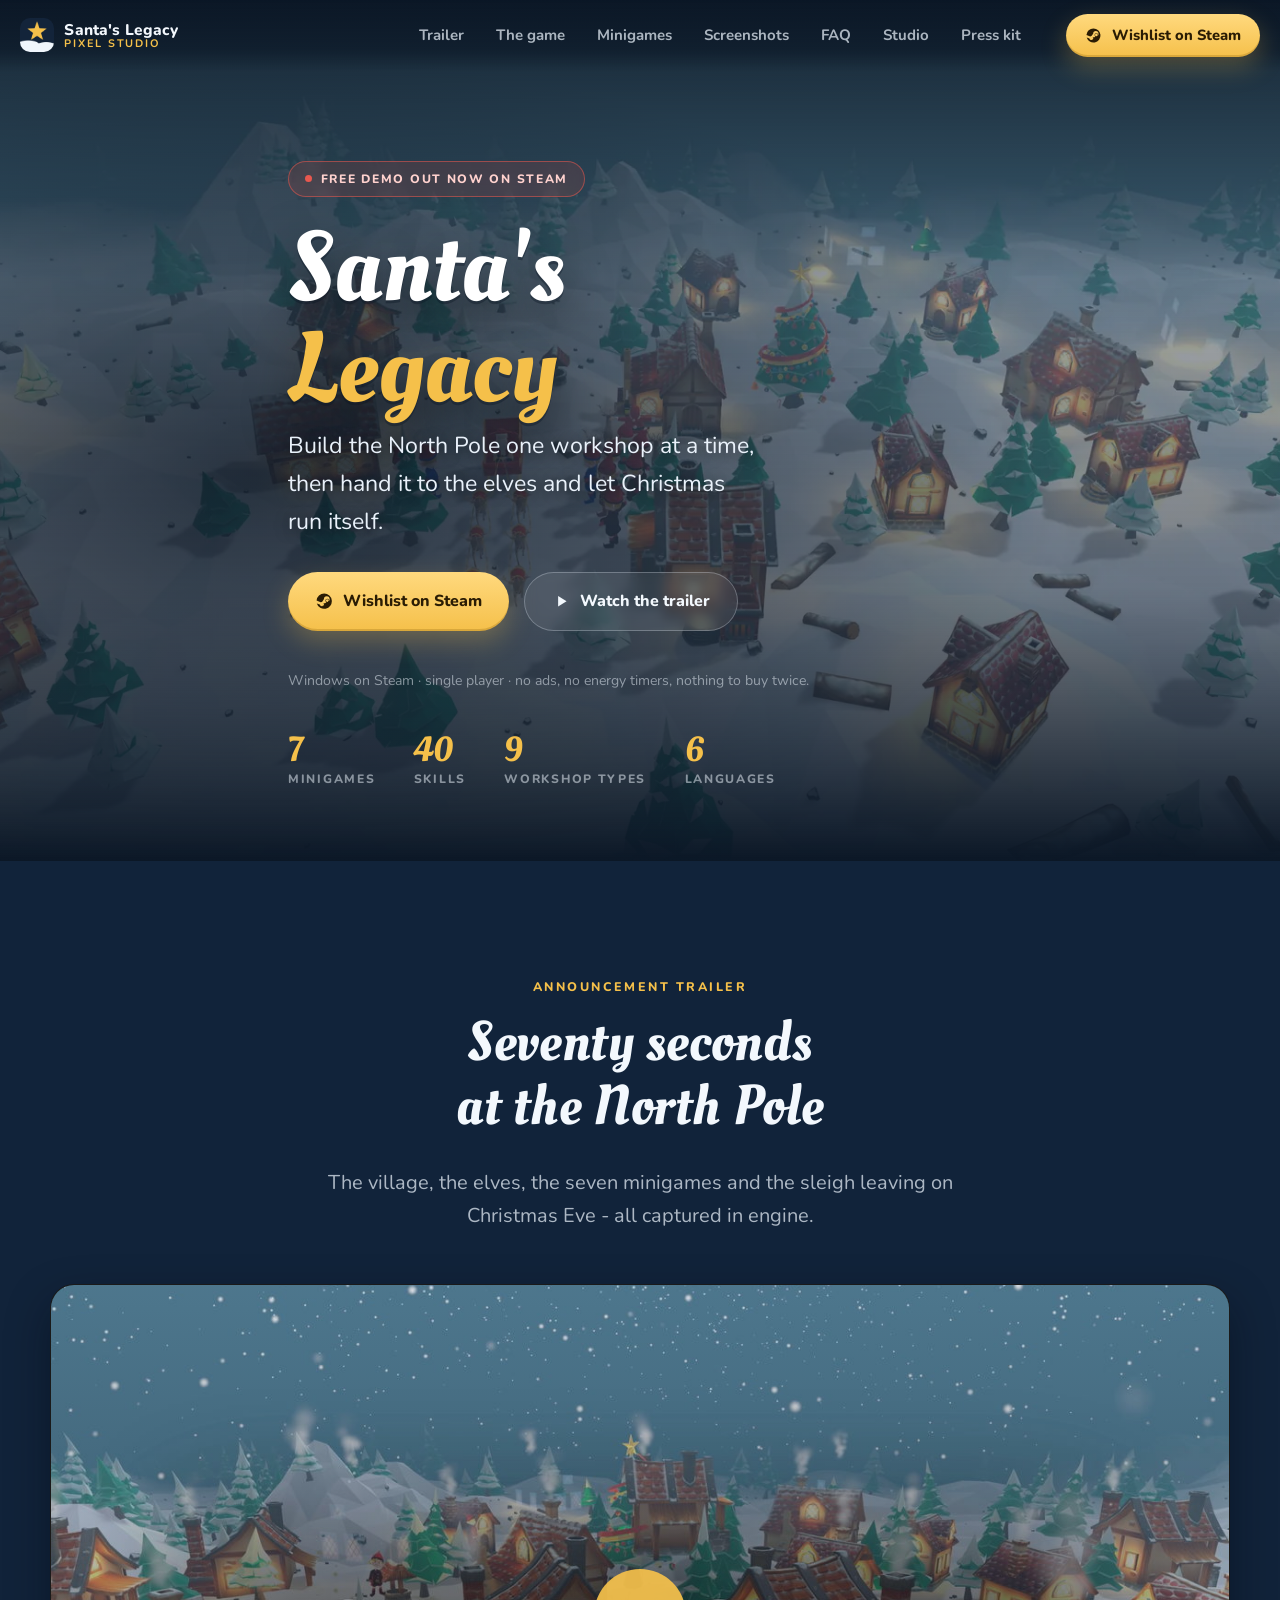
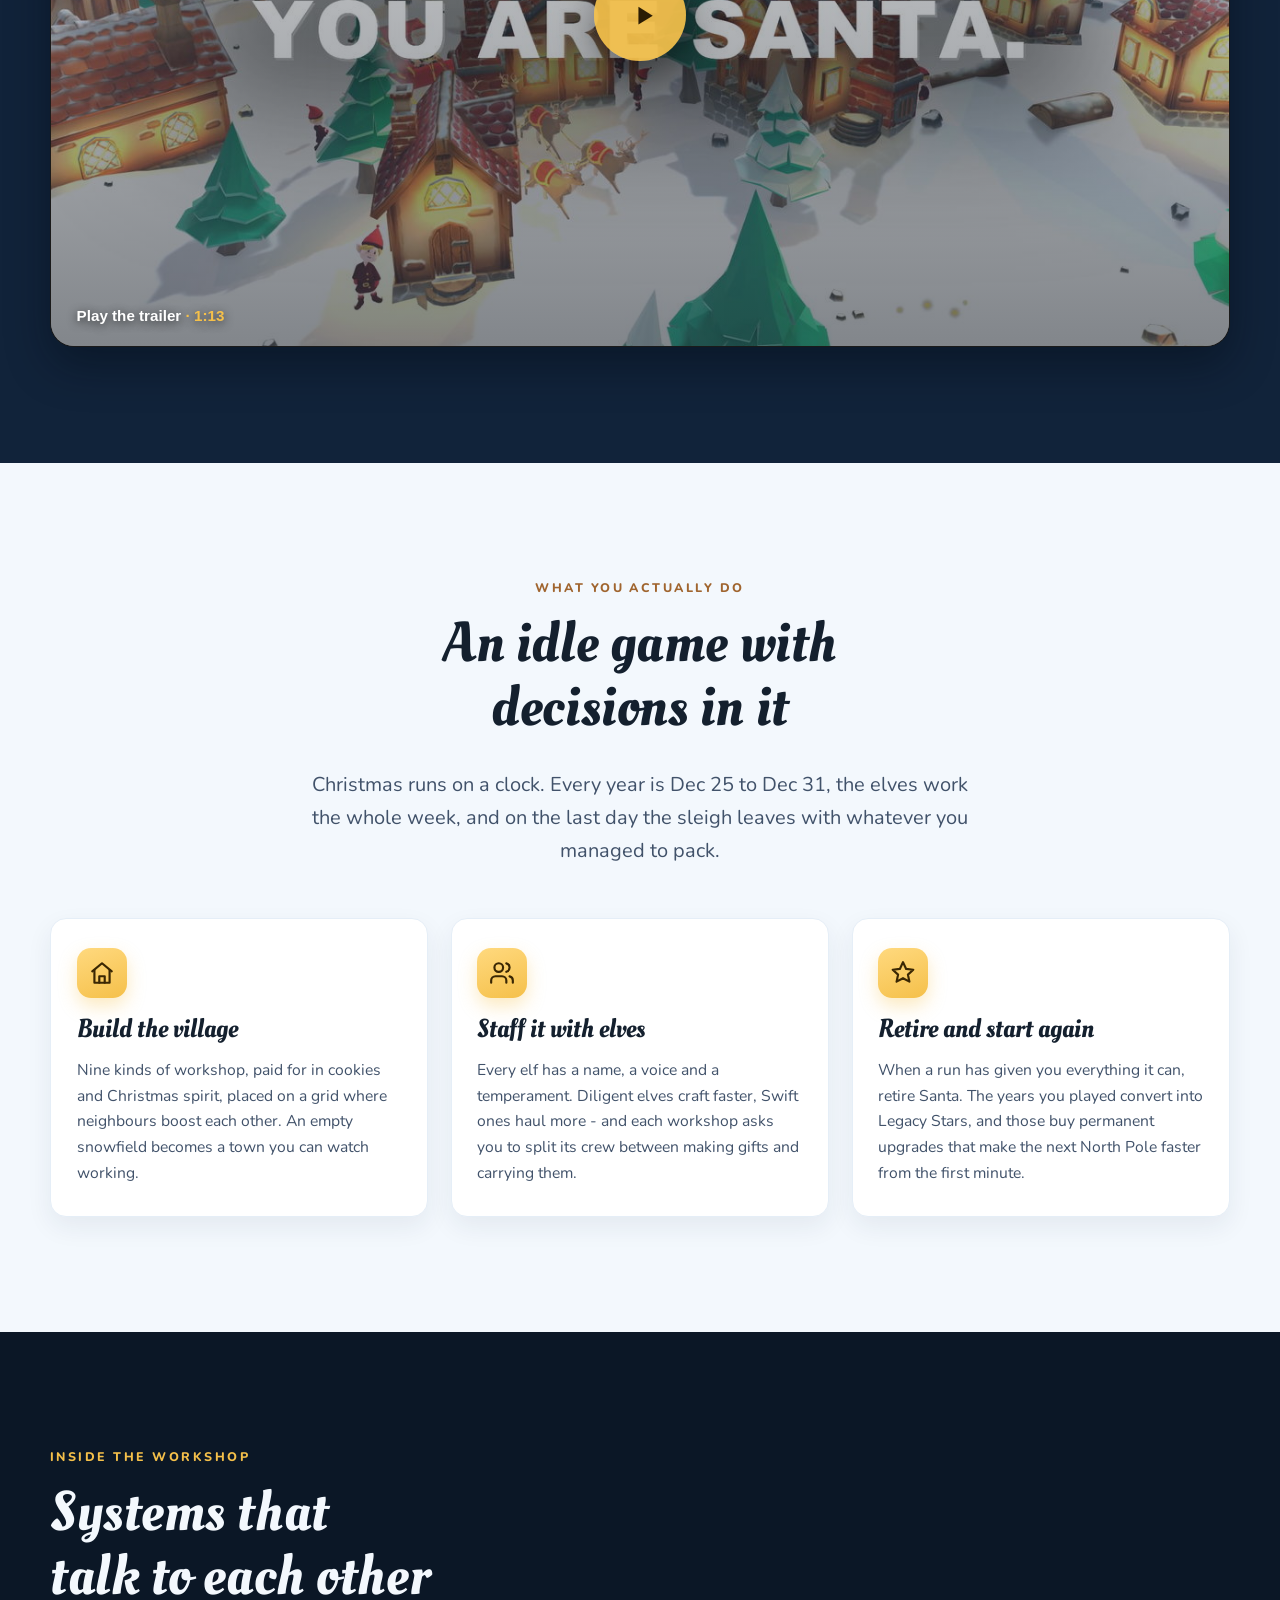
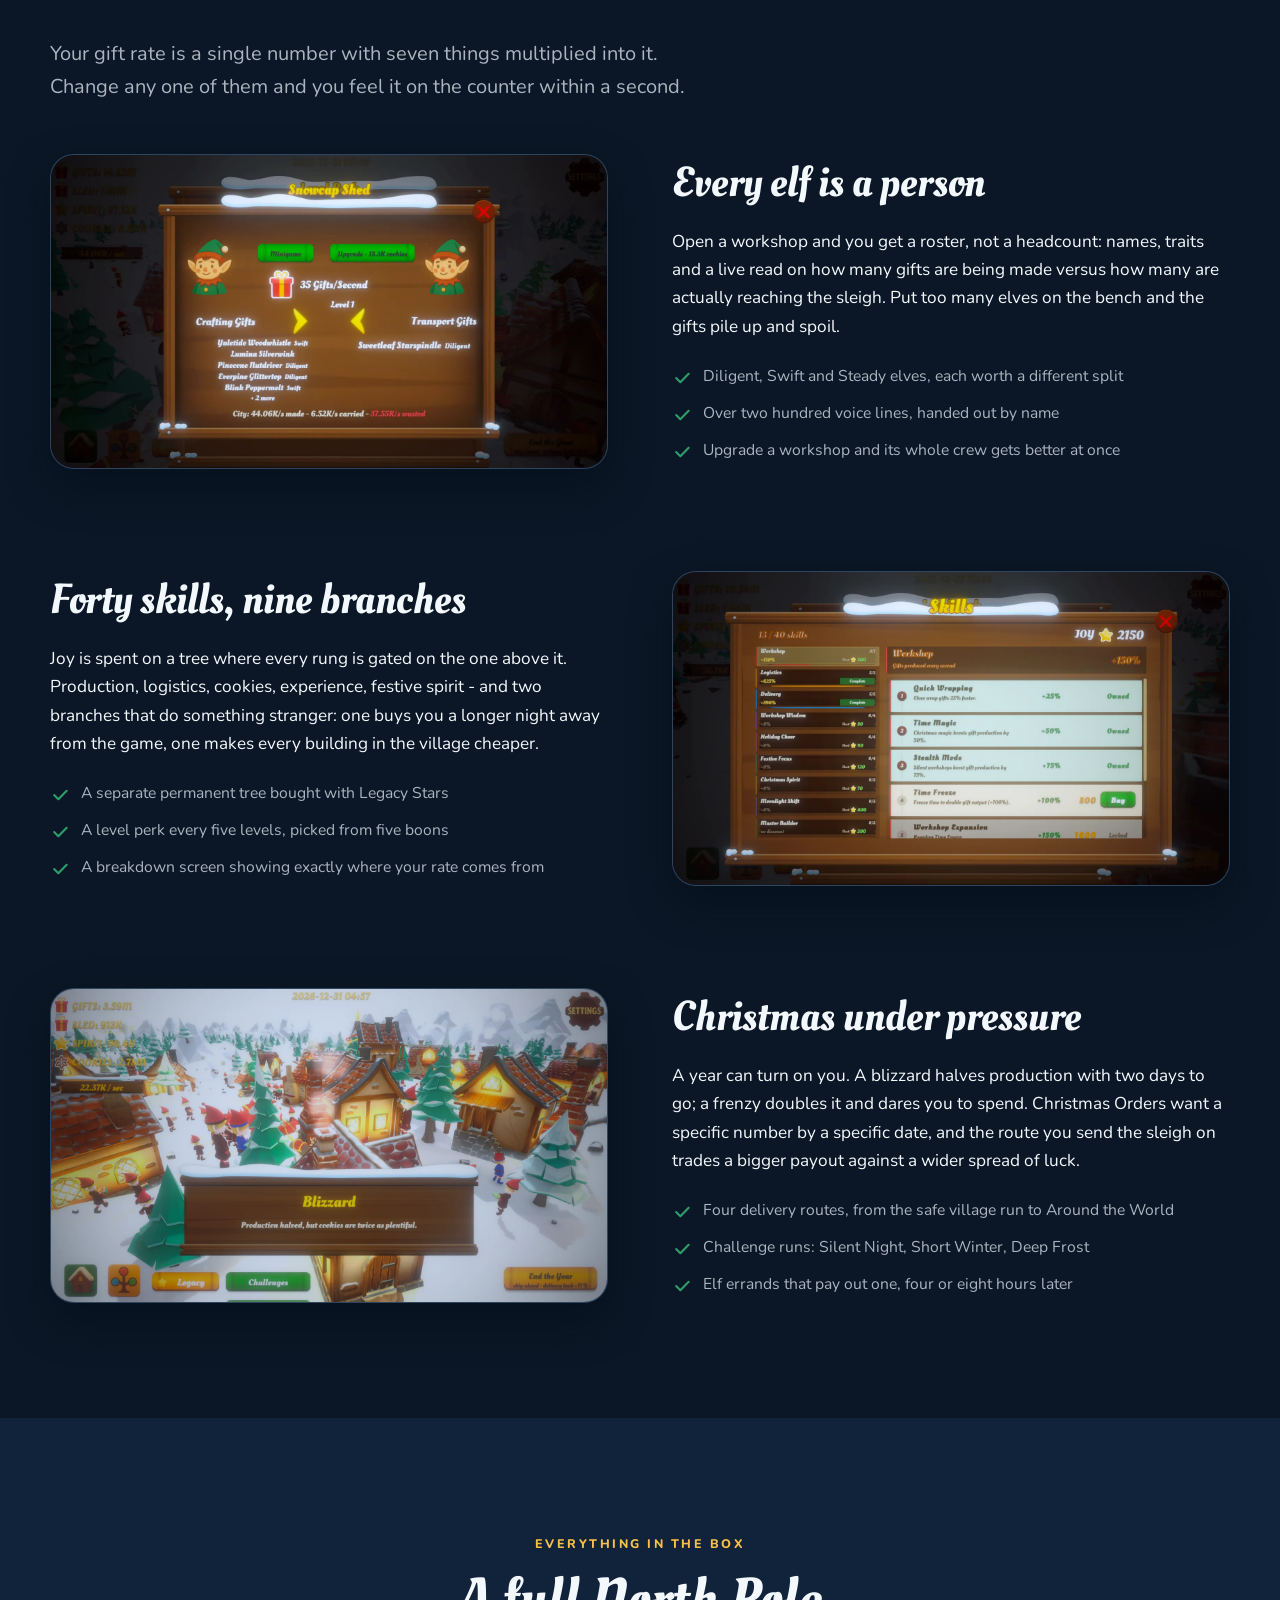
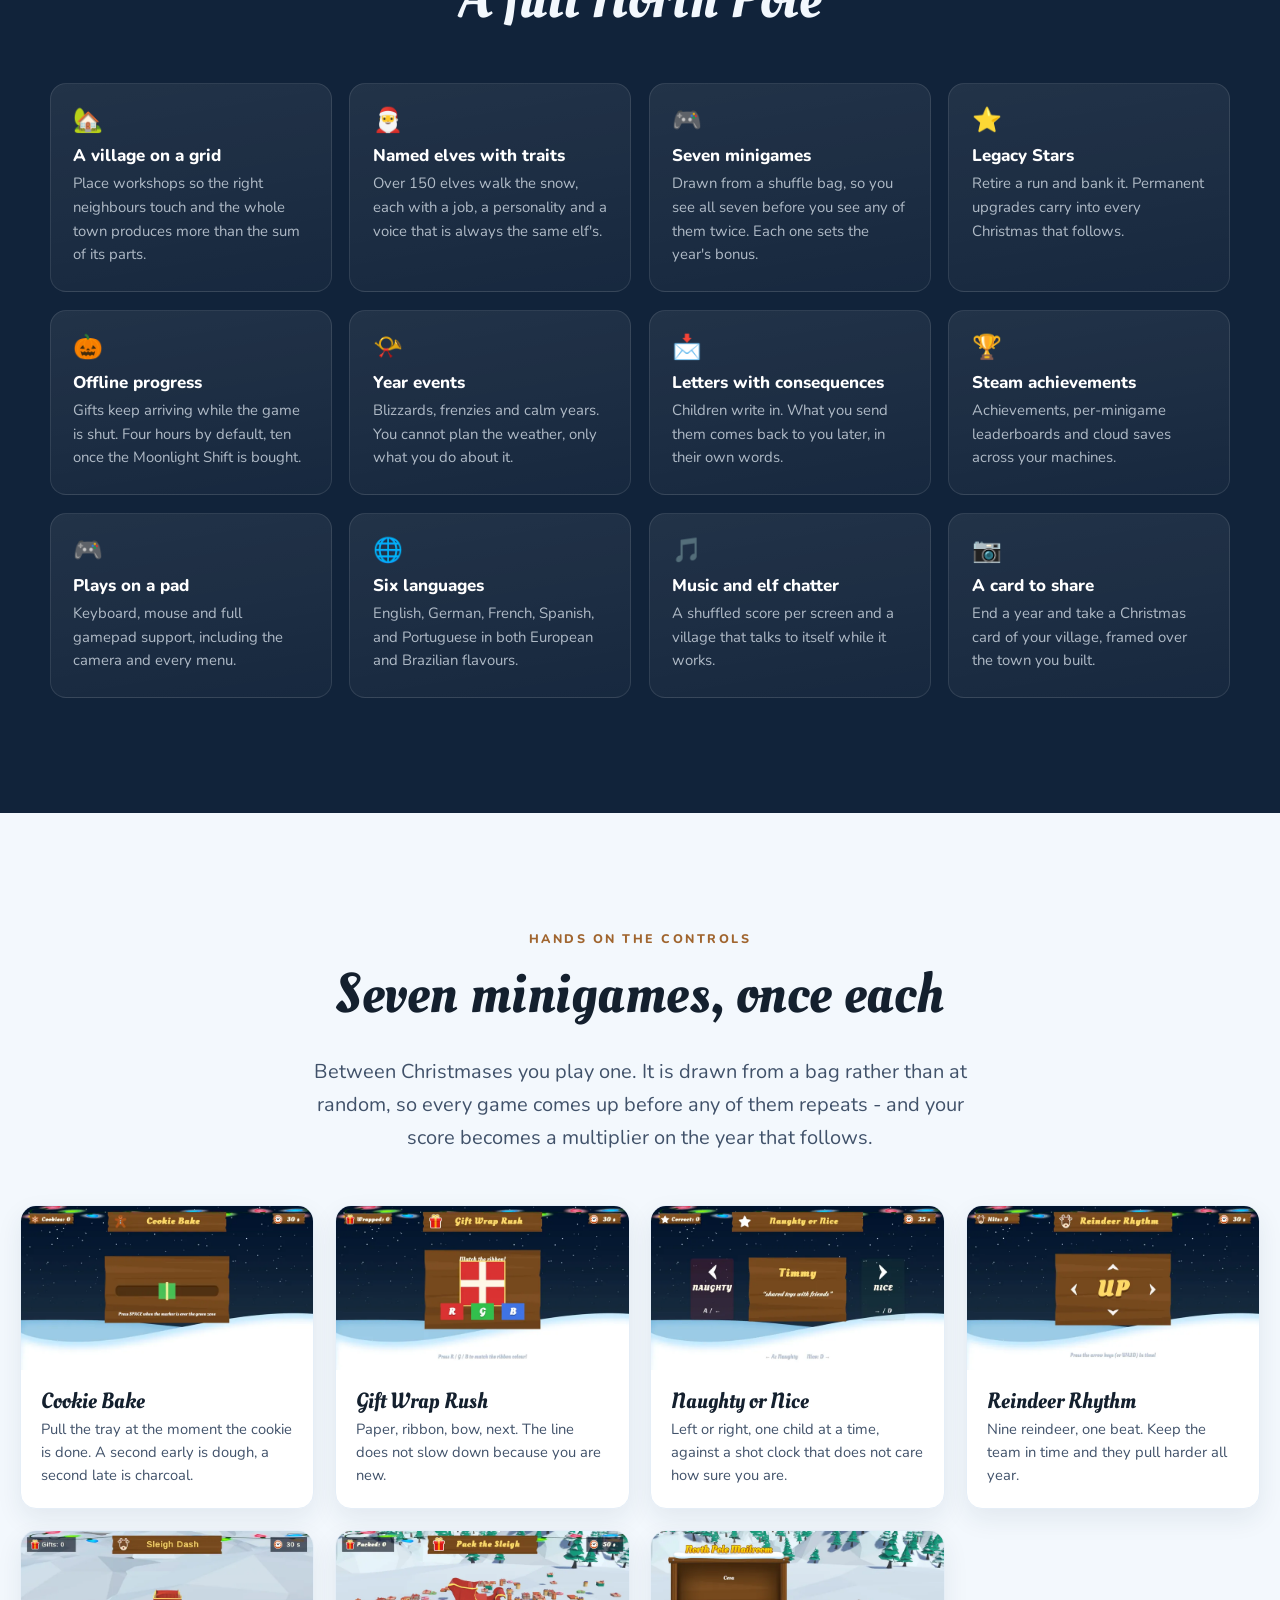
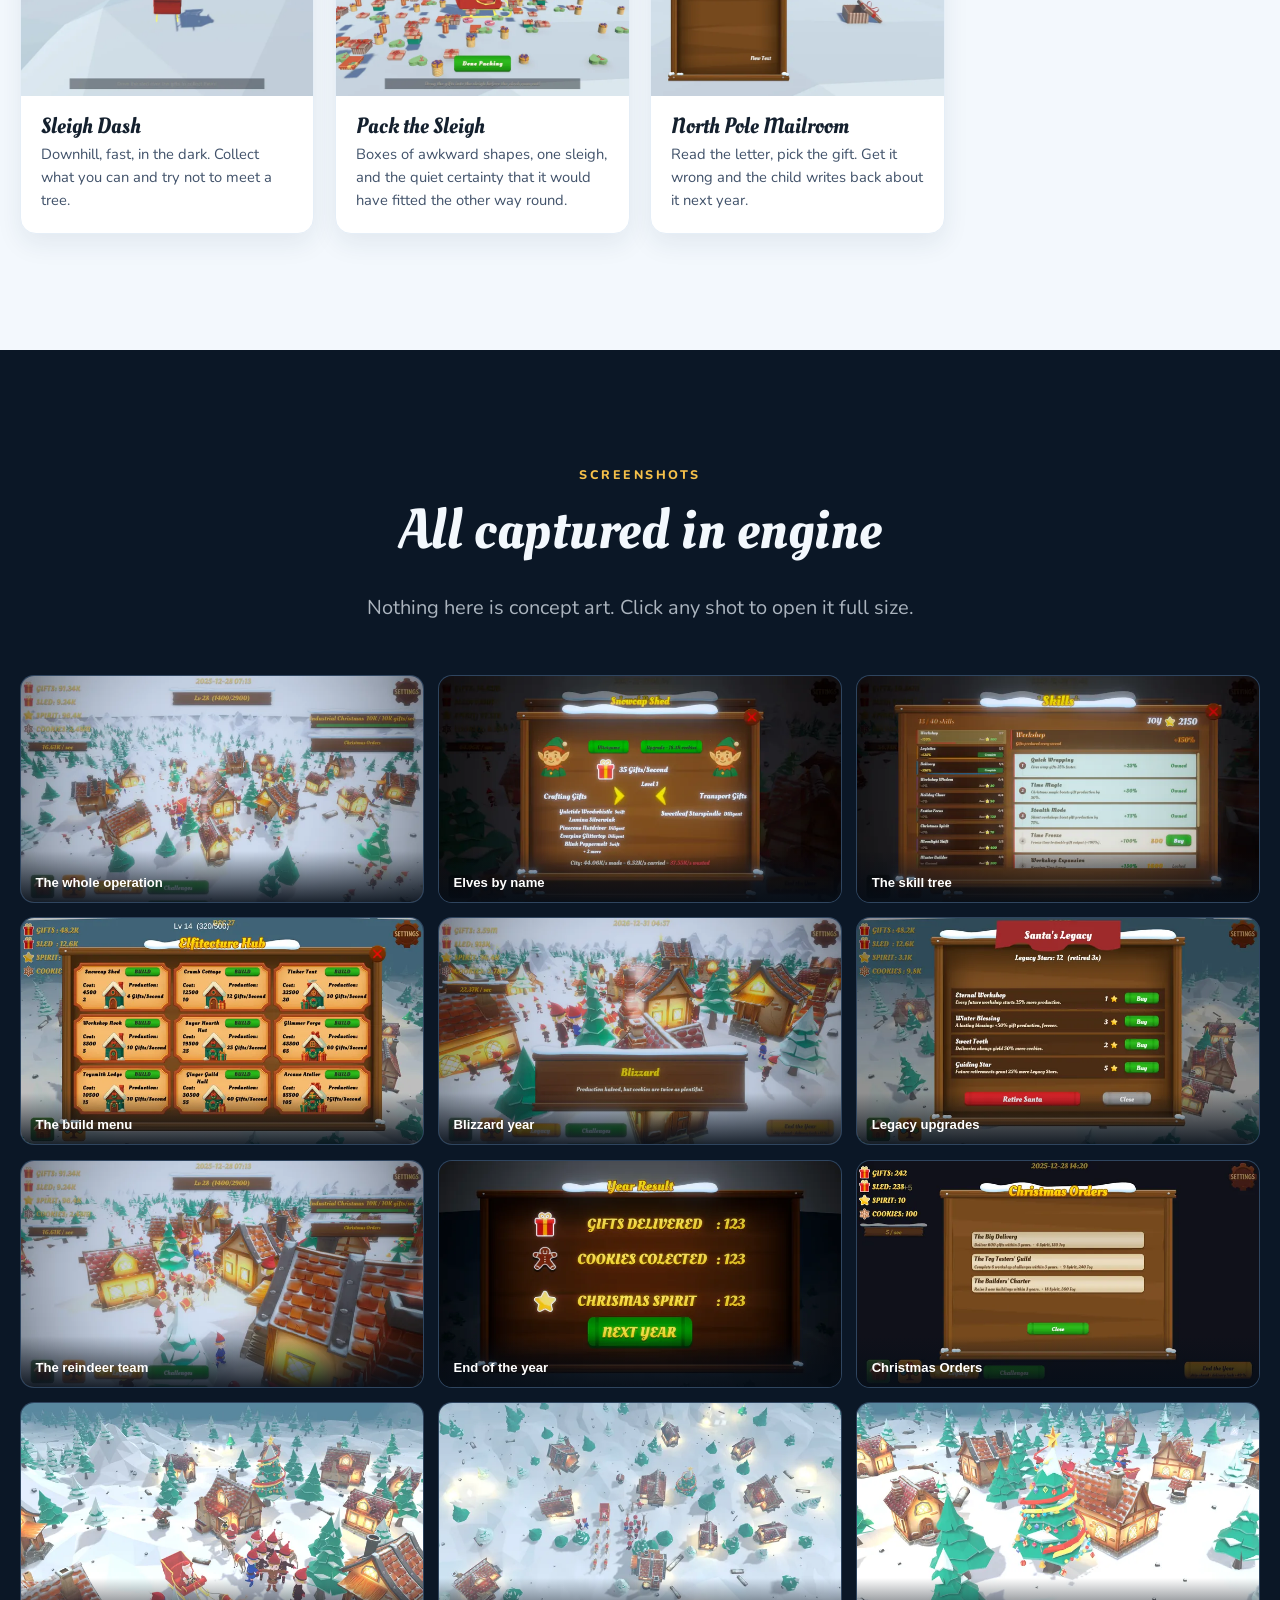
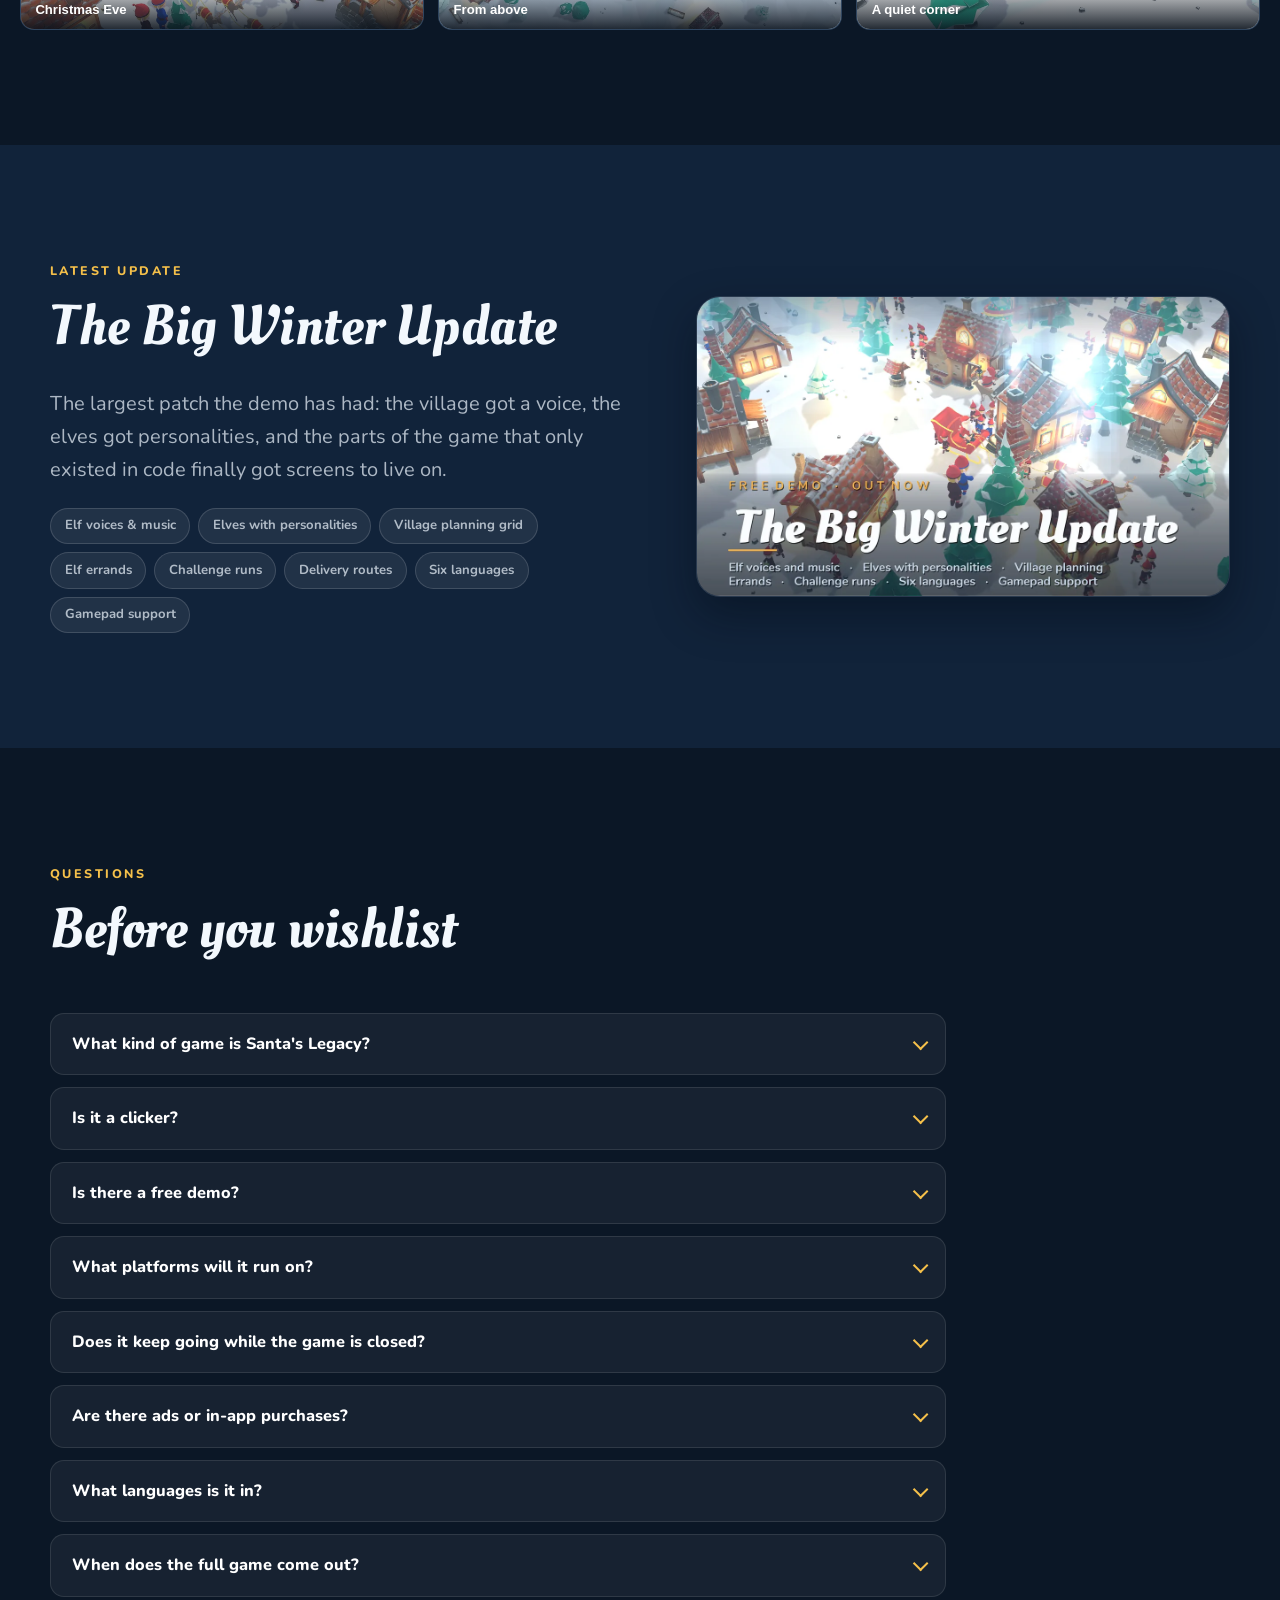
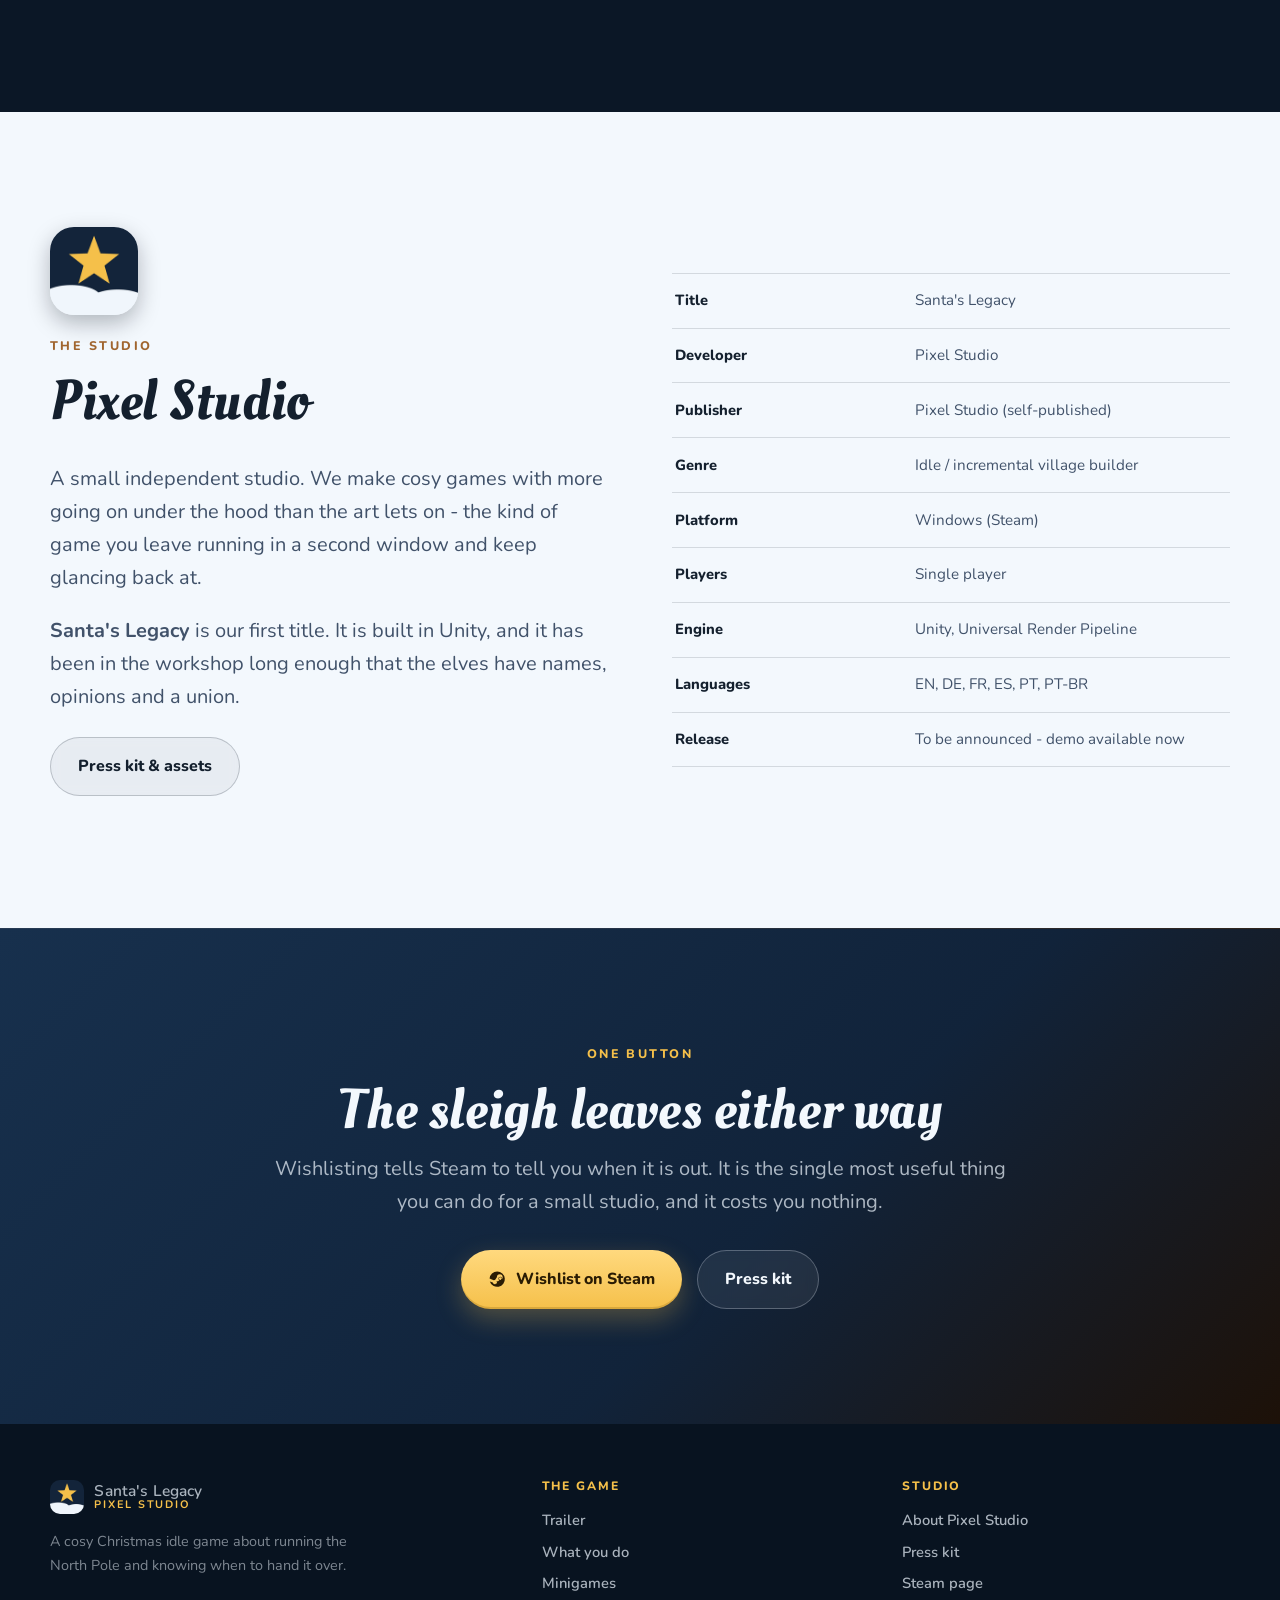
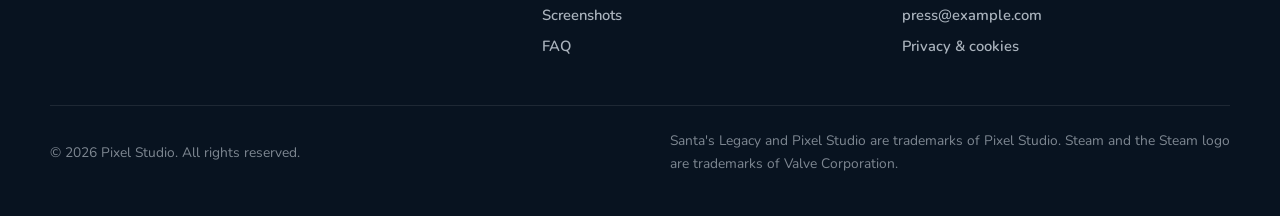
==== index.html @ 202d532f "Build the Santa's Legacy website for Pixel Studio A static, dependency-free marketing site: game pag" ====
<!DOCTYPE html>
<html lang="en">
<head>
<meta charset="utf-8">
<meta name="viewport" content="width=device-width, initial-scale=1">

<!-- ============================ SEO ============================ -->
<title>Santa's Legacy - a cosy Christmas idle village game | Pixel Studio</title>
<meta name="description" content="Run Santa's workshop in Santa's Legacy, a cosy Christmas idle game. Build an elf village, name every elf, play seven festive minigames and retire for Legacy Stars. Wishlist on Steam.">
<link rel="canonical" href="https://example.com/">
<meta name="author" content="Pixel Studio">
<meta name="theme-color" content="#0b1726">
<meta name="robots" content="index, follow, max-image-preview:large, max-snippet:-1, max-video-preview:-1">

<!-- Open Graph -->
<meta property="og:type" content="website">
<meta property="og:site_name" content="Pixel Studio">
<meta property="og:title" content="Santa's Legacy - a cosy Christmas idle village game">
<meta property="og:description" content="Build an elf village that makes gifts while you sleep. Seven minigames, forty skills, and a Christmas you can retire from. Wishlist on Steam.">
<meta property="og:url" content="https://example.com/">
<meta property="og:image" content="https://example.com/assets/img/og-image.jpg">
<meta property="og:image:width" content="1200">
<meta property="og:image:height" content="630">
<meta property="og:image:alt" content="A snowy low-poly North Pole village lit by workshop windows, with the words You are Santa.">
<meta property="og:locale" content="en_US">

<!-- Twitter / X -->
<meta name="twitter:card" content="summary_large_image">
<meta name="twitter:title" content="Santa's Legacy - a cosy Christmas idle village game">
<meta name="twitter:description" content="Build an elf village that makes gifts while you sleep. Seven minigames, forty skills, and a Christmas you can retire from.">
<meta name="twitter:image" content="https://example.com/assets/img/og-image.jpg">

<!-- Icons & manifest -->
<link rel="icon" href="favicon.ico" sizes="any">
<link rel="icon" href="assets/img/icon-192.png" type="image/png" sizes="192x192">
<link rel="apple-touch-icon" href="assets/img/apple-touch-icon.png">
<link rel="manifest" href="site.webmanifest">

<!-- Critical assets -->
<link rel="preload" href="assets/fonts/OleoScript-400-latin.woff2" as="font" type="font/woff2" crossorigin>
<link rel="preload" href="assets/fonts/Nunito-var-latin.woff2" as="font" type="font/woff2" crossorigin>
<link rel="preload" as="image" href="assets/img/hero-1600.webp" imagesrcset="assets/img/hero-1000.webp 1000w, assets/img/hero-1600.webp 1600w, assets/img/hero-2400.webp 2400w" imagesizes="100vw" type="image/webp">
<link rel="stylesheet" href="assets/css/style.css">

<!-- ====================== Structured data ====================== -->
<script type="application/ld+json">
{
  "@context": "https://schema.org",
  "@graph": [
    {
      "@type": "Organization",
      "@id": "https://example.com/#studio",
      "name": "Pixel Studio",
      "url": "https://example.com/",
      "logo": "https://example.com/assets/img/icon-512.png",
      "description": "A small independent game studio making cosy, hand-built games."
    },
    {
      "@type": "WebSite",
      "@id": "https://example.com/#website",
      "url": "https://example.com/",
      "name": "Santa's Legacy",
      "publisher": { "@id": "https://example.com/#studio" },
      "inLanguage": "en"
    },
    {
      "@type": "VideoGame",
      "@id": "https://example.com/#game",
      "name": "Santa's Legacy",
      "url": "https://example.com/",
      "description": "A cosy Christmas idle game. Build an elf village at the North Pole, split every named elf between crafting and hauling, play seven festive minigames, spend forty skills, and retire on Christmas Eve to bank Legacy Stars for the next run.",
      "image": "https://example.com/assets/img/og-image.jpg",
      "genre": ["Idle", "Incremental", "Simulation", "Casual", "City Builder"],
      "gamePlatform": ["PC", "Microsoft Windows"],
      "operatingSystem": "Windows 10, Windows 11",
      "applicationCategory": "Game",
      "playMode": "SinglePlayer",
      "inLanguage": ["en", "de", "fr", "es", "pt", "pt-BR"],
      "author": { "@id": "https://example.com/#studio" },
      "publisher": { "@id": "https://example.com/#studio" },
      "trailer": {
        "@type": "VideoObject",
        "name": "Santa's Legacy - announcement trailer",
        "description": "Seventy seconds of the North Pole: the village, the elves, the seven minigames and the sleigh leaving on Christmas Eve.",
        "thumbnailUrl": "https://example.com/assets/img/trailer-poster.jpg",
        "uploadDate": "2026-09-04",
        "duration": "PT1M13S",
        "contentUrl": "https://example.com/assets/video/santas-legacy-trailer-720p.mp4"
      }
    },
    {
      "@type": "FAQPage",
      "@id": "https://example.com/#faq",
      "mainEntity": [
        {
          "@type": "Question",
          "name": "What kind of game is Santa's Legacy?",
          "acceptedAnswer": { "@type": "Answer", "text": "It is an idle / incremental village builder. Your elves make gifts whether you are watching or not; you decide what to build, who crafts, who hauls, which skills to buy and when to retire the whole run for a permanent bonus." }
        },
        {
          "@type": "Question",
          "name": "Is Santa's Legacy a clicker game?",
          "acceptedAnswer": { "@type": "Answer", "text": "No. Nothing asks you to click a cookie. Production runs on its own and the hands-on part is the seven minigames, which set a bonus multiplier for the year you play them in." }
        },
        {
          "@type": "Question",
          "name": "Is there a free demo?",
          "acceptedAnswer": { "@type": "Answer", "text": "Yes. The demo covers the first six Christmases, including the minigames, the skill tree and your first Legacy Star. It is a Windows build and it is available from the Steam page." }
        },
        {
          "@type": "Question",
          "name": "What platforms does Santa's Legacy run on?",
          "acceptedAnswer": { "@type": "Answer", "text": "Windows 10 and 11 on Steam, with keyboard, mouse and full gamepad support. Other platforms have not been announced." }
        },
        {
          "@type": "Question",
          "name": "Does the game keep making gifts while it is closed?",
          "acceptedAnswer": { "@type": "Answer", "text": "Yes. Offline production is credited when you come back, capped at four hours by default and up to ten once you buy the Moonlight Shift skills." }
        },
        {
          "@type": "Question",
          "name": "What languages does Santa's Legacy support?",
          "acceptedAnswer": { "@type": "Answer", "text": "English, German, French, Spanish, European Portuguese and Brazilian Portuguese." }
        }
      ]
    }
  ]
}
</script>
</head>

<body>
<a class="skip-link" href="#main">Skip to content</a>

<!-- ============================ HEADER ============================ -->
<header class="site-header" id="siteHeader">
  <div class="wrap-wide site-header__inner">
    <a class="brand" href="./" aria-label="Pixel Studio - Santa's Legacy home">
      <img class="brand__mark" src="assets/img/icon-192.png" alt="" width="34" height="34" loading="eager" decoding="async">
      <span class="brand__name">Santa's Legacy<span class="brand__sub">Pixel Studio</span></span>
    </a>

    <button class="nav-toggle" id="navToggle" aria-expanded="false" aria-controls="primaryNav" aria-label="Menu">
      <svg class="icon-open" viewBox="0 0 24 24" fill="none" stroke="currentColor" stroke-width="2.2" stroke-linecap="round" aria-hidden="true"><path d="M4 7h16M4 12h16M4 17h16"/></svg>
      <svg class="icon-close" viewBox="0 0 24 24" fill="none" stroke="currentColor" stroke-width="2.2" stroke-linecap="round" aria-hidden="true"><path d="M6 6l12 12M18 6L6 18"/></svg>
    </button>

    <nav class="nav" id="primaryNav" aria-label="Primary">
      <ul class="nav__list">
        <li><a href="#trailer">Trailer</a></li>
        <li><a href="#game">The game</a></li>
        <li><a href="#minigames">Minigames</a></li>
        <li><a href="#screenshots">Screenshots</a></li>
        <li><a href="#faq">FAQ</a></li>
        <li><a href="#studio">Studio</a></li>
        <li><a href="press.html">Press kit</a></li>
      </ul>
    </nav>

    <a class="btn btn--sm header-cta" data-cta="header" href="https://store.steampowered.com/app/4006370/" target="_blank" rel="noopener">
      <svg viewBox="0 0 24 24" fill="currentColor" aria-hidden="true"><path d="M12 2a10 10 0 0 0-9.96 9.2l5.39 2.23a2.83 2.83 0 0 1 1.6-.49h.15l2.4-3.47v-.05a3.78 3.78 0 1 1 3.78 3.78h-.09l-3.42 2.44v.12a2.84 2.84 0 0 1-5.62.55L2.4 14.9A10 10 0 1 0 12 2Zm-3.23 15.1.72.3a2.15 2.15 0 1 0 1.18-2.82l.76.31a1.58 1.58 0 1 1-1.2 2.92l-1.46-.71Zm9.83-5.9a2.52 2.52 0 1 0-2.52 2.52 2.52 2.52 0 0 0 2.52-2.52Zm-4.4 0a1.89 1.89 0 1 1 1.88 1.9 1.89 1.89 0 0 1-1.89-1.9Z"/></svg>
      Wishlist on Steam
    </a>
  </div>
</header>

<main id="main">

<!-- ============================= HERO ============================= -->
<section class="hero" aria-labelledby="heroTitle">
  <div class="hero__bg">
    <picture>
      <source type="image/webp" srcset="assets/img/hero-1000.webp 1000w, assets/img/hero-1600.webp 1600w, assets/img/hero-2400.webp 2400w" sizes="100vw">
      <img src="assets/img/hero-1600.jpg" srcset="assets/img/hero-1000.jpg 1000w, assets/img/hero-1600.jpg 1600w, assets/img/hero-2400.jpg 2400w" sizes="100vw" alt="A low-poly North Pole village at dusk: lit workshops, pine trees, Santa's sleigh and the reindeer team on the snow." width="2400" height="1350" fetchpriority="high" decoding="async">
    </picture>
  </div>
  <div class="hero__scrim" aria-hidden="true"></div>
  <canvas class="hero__snow" id="snowCanvas" aria-hidden="true"></canvas>

  <div class="wrap hero__inner">
    <p class="badge"><span class="badge__dot" aria-hidden="true"></span> Free demo out now on Steam</p>

    <h1 class="hero__title" id="heroTitle">Santa's <span>Legacy</span></h1>
    <p class="hero__tagline">Build the North Pole one workshop at a time, then hand it to the elves and let Christmas run itself.</p>

    <div class="hero__actions">
      <a class="btn" data-cta="hero-steam" href="https://store.steampowered.com/app/4006370/" target="_blank" rel="noopener">
        <svg viewBox="0 0 24 24" fill="currentColor" aria-hidden="true"><path d="M12 2a10 10 0 0 0-9.96 9.2l5.39 2.23a2.83 2.83 0 0 1 1.6-.49h.15l2.4-3.47v-.05a3.78 3.78 0 1 1 3.78 3.78h-.09l-3.42 2.44v.12a2.84 2.84 0 0 1-5.62.55L2.4 14.9A10 10 0 1 0 12 2Zm-3.23 15.1.72.3a2.15 2.15 0 1 0 1.18-2.82l.76.31a1.58 1.58 0 1 1-1.2 2.92l-1.46-.71Zm9.83-5.9a2.52 2.52 0 1 0-2.52 2.52 2.52 2.52 0 0 0 2.52-2.52Zm-4.4 0a1.89 1.89 0 1 1 1.88 1.9 1.89 1.89 0 0 1-1.89-1.9Z"/></svg>
        Wishlist on Steam
      </a>
      <a class="btn btn--ghost" href="#trailer">
        <svg viewBox="0 0 24 24" fill="currentColor" aria-hidden="true"><path d="M8 5.14v13.72L19 12 8 5.14Z"/></svg>
        Watch the trailer
      </a>
    </div>
    <p class="hero__note">Windows on Steam &middot; single player &middot; no ads, no energy timers, nothing to buy twice.</p>

    <ul class="stats">
      <li class="stat"><div class="stat__n">7</div><div class="stat__l">Minigames</div></li>
      <li class="stat"><div class="stat__n">40</div><div class="stat__l">Skills</div></li>
      <li class="stat"><div class="stat__n">9</div><div class="stat__l">Workshop types</div></li>
      <li class="stat"><div class="stat__n">6</div><div class="stat__l">Languages</div></li>
    </ul>
  </div>
</section>

<!-- ============================ TRAILER ============================ -->
<section class="section section--night2" id="trailer" aria-labelledby="trailerH">
  <div class="wrap">
    <div class="head head--center reveal">
      <p class="eyebrow">Announcement trailer</p>
      <h2 class="h2" id="trailerH">Seventy seconds at the North Pole</h2>
      <p class="lead" style="margin-inline:auto">The village, the elves, the seven minigames and the sleigh leaving on Christmas Eve - all captured in engine.</p>
    </div>

    <div class="player reveal" id="player">
      <!-- No `controls` here: the custom poster overlay is the only affordance
           until play is pressed, at which point main.js adds them. -->
      <video id="trailerVideo" preload="none" playsinline
             poster="assets/img/trailer-poster.jpg"
             width="1280" height="720"
             aria-label="Santa's Legacy announcement trailer">
        <source src="assets/video/santas-legacy-trailer-720p.mp4" type="video/mp4">
        <p>Your browser cannot play this video. <a href="assets/video/santas-legacy-trailer-720p.mp4">Download the trailer (MP4, 12 MB)</a>.</p>
      </video>
      <button class="player__btn" id="playerBtn" type="button">
        <span class="player__play" aria-hidden="true">
          <svg viewBox="0 0 24 24" fill="currentColor"><path d="M8 5.14v13.72L19 12 8 5.14Z"/></svg>
        </span>
        <span class="player__label">Play the trailer <span>&middot; 1:13</span></span>
        <span class="sr-only">Play the Santa's Legacy announcement trailer</span>
      </button>
    </div>
    <noscript>
      <p style="text-align:center;margin-top:1.25rem"><a href="assets/video/santas-legacy-trailer-720p.mp4">Download the trailer (MP4, 12&nbsp;MB)</a></p>
    </noscript>
  </div>
</section>

<!-- =========================== PILLARS =========================== -->
<section class="section section--snow" id="game" aria-labelledby="gameH">
  <div class="wrap">
    <div class="head head--center reveal">
      <p class="eyebrow">What you actually do</p>
      <h2 class="h2" id="gameH">An idle game with decisions in it</h2>
      <p class="lead" style="margin-inline:auto">Christmas runs on a clock. Every year is Dec 25 to Dec 31, the elves work the whole week, and on the last day the sleigh leaves with whatever you managed to pack.</p>
    </div>

    <ul class="pillars">
      <li class="pillar reveal">
        <span class="pillar__i"><svg viewBox="0 0 24 24" fill="none" stroke="currentColor" stroke-width="2" stroke-linecap="round" stroke-linejoin="round" aria-hidden="true"><path d="M3 10.5 12 3l9 7.5"/><path d="M5 9.5V21h14V9.5"/><path d="M9.5 21v-6h5v6"/></svg></span>
        <h3>Build the village</h3>
        <p>Nine kinds of workshop, paid for in cookies and Christmas spirit, placed on a grid where neighbours boost each other. An empty snowfield becomes a town you can watch working.</p>
      </li>
      <li class="pillar reveal">
        <span class="pillar__i"><svg viewBox="0 0 24 24" fill="none" stroke="currentColor" stroke-width="2" stroke-linecap="round" stroke-linejoin="round" aria-hidden="true"><path d="M16 21v-2a4 4 0 0 0-4-4H6a4 4 0 0 0-4 4v2"/><circle cx="9" cy="7" r="4"/><path d="M22 21v-2a4 4 0 0 0-3-3.87"/><path d="M16 3.13a4 4 0 0 1 0 7.75"/></svg></span>
        <h3>Staff it with elves</h3>
        <p>Every elf has a name, a voice and a temperament. Diligent elves craft faster, Swift ones haul more - and each workshop asks you to split its crew between making gifts and carrying them.</p>
      </li>
      <li class="pillar reveal">
        <span class="pillar__i"><svg viewBox="0 0 24 24" fill="none" stroke="currentColor" stroke-width="2" stroke-linecap="round" stroke-linejoin="round" aria-hidden="true"><path d="m12 2 2.9 6.26 6.6.72-4.95 4.5 1.37 6.52L12 16.8l-5.92 3.2 1.37-6.52L2.5 8.98l6.6-.72Z"/></svg></span>
        <h3>Retire and start again</h3>
        <p>When a run has given you everything it can, retire Santa. The years you played convert into Legacy Stars, and those buy permanent upgrades that make the next North Pole faster from the first minute.</p>
      </li>
    </ul>
  </div>
</section>

<!-- =========================== FEATURES =========================== -->
<section class="section" aria-labelledby="featH">
  <div class="wrap">
    <div class="head reveal">
      <p class="eyebrow">Inside the workshop</p>
      <h2 class="h2" id="featH">Systems that talk to each other</h2>
      <p class="lead">Your gift rate is a single number with seven things multiplied into it. Change any one of them and you feel it on the counter within a second.</p>
    </div>

    <div class="feature reveal">
      <div class="feature__text">
        <h3>Every elf is a person</h3>
        <p>Open a workshop and you get a roster, not a headcount: names, traits and a live read on how many gifts are being made versus how many are actually reaching the sleigh. Put too many elves on the bench and the gifts pile up and spoil.</p>
        <ul class="feature__list">
          <li><svg viewBox="0 0 24 24" fill="none" stroke="currentColor" stroke-width="2.5" stroke-linecap="round" stroke-linejoin="round" aria-hidden="true"><path d="m5 12 5 5L20 7"/></svg> Diligent, Swift and Steady elves, each worth a different split</li>
          <li><svg viewBox="0 0 24 24" fill="none" stroke="currentColor" stroke-width="2.5" stroke-linecap="round" stroke-linejoin="round" aria-hidden="true"><path d="m5 12 5 5L20 7"/></svg> Over two hundred voice lines, handed out by name</li>
          <li><svg viewBox="0 0 24 24" fill="none" stroke="currentColor" stroke-width="2.5" stroke-linecap="round" stroke-linejoin="round" aria-hidden="true"><path d="m5 12 5 5L20 7"/></svg> Upgrade a workshop and its whole crew gets better at once</li>
        </ul>
      </div>
      <figure class="feature__media" style="margin:0">
        <picture>
          <source type="image/webp" srcset="assets/img/shots/elf-inspector.webp">
          <img src="assets/img/shots/elf-inspector.jpg" alt="The workshop inspector in Santa's Legacy listing elves by name with Diligent and Swift traits, split between crafting and transporting gifts." width="1600" height="900" loading="lazy" decoding="async">
        </picture>
      </figure>
    </div>

    <div class="feature reveal">
      <div class="feature__text">
        <h3>Forty skills, nine branches</h3>
        <p>Joy is spent on a tree where every rung is gated on the one above it. Production, logistics, cookies, experience, festive spirit - and two branches that do something stranger: one buys you a longer night away from the game, one makes every building in the village cheaper.</p>
        <ul class="feature__list">
          <li><svg viewBox="0 0 24 24" fill="none" stroke="currentColor" stroke-width="2.5" stroke-linecap="round" stroke-linejoin="round" aria-hidden="true"><path d="m5 12 5 5L20 7"/></svg> A separate permanent tree bought with Legacy Stars</li>
          <li><svg viewBox="0 0 24 24" fill="none" stroke="currentColor" stroke-width="2.5" stroke-linecap="round" stroke-linejoin="round" aria-hidden="true"><path d="m5 12 5 5L20 7"/></svg> A level perk every five levels, picked from five boons</li>
          <li><svg viewBox="0 0 24 24" fill="none" stroke="currentColor" stroke-width="2.5" stroke-linecap="round" stroke-linejoin="round" aria-hidden="true"><path d="m5 12 5 5L20 7"/></svg> A breakdown screen showing exactly where your rate comes from</li>
        </ul>
      </div>
      <figure class="feature__media" style="margin:0">
        <picture>
          <source type="image/webp" srcset="assets/img/shots/skill-tree.webp">
          <img src="assets/img/shots/skill-tree.jpg" alt="The Santa's Legacy skill panel: nine branches down the left rail, owned, affordable and locked skills listed on the right." width="1600" height="900" loading="lazy" decoding="async">
        </picture>
      </figure>
    </div>

    <div class="feature reveal">
      <div class="feature__text">
        <h3>Christmas under pressure</h3>
        <p>A year can turn on you. A blizzard halves production with two days to go; a frenzy doubles it and dares you to spend. Christmas Orders want a specific number by a specific date, and the route you send the sleigh on trades a bigger payout against a wider spread of luck.</p>
        <ul class="feature__list">
          <li><svg viewBox="0 0 24 24" fill="none" stroke="currentColor" stroke-width="2.5" stroke-linecap="round" stroke-linejoin="round" aria-hidden="true"><path d="m5 12 5 5L20 7"/></svg> Four delivery routes, from the safe village run to Around the World</li>
          <li><svg viewBox="0 0 24 24" fill="none" stroke="currentColor" stroke-width="2.5" stroke-linecap="round" stroke-linejoin="round" aria-hidden="true"><path d="m5 12 5 5L20 7"/></svg> Challenge runs: Silent Night, Short Winter, Deep Frost</li>
          <li><svg viewBox="0 0 24 24" fill="none" stroke="currentColor" stroke-width="2.5" stroke-linecap="round" stroke-linejoin="round" aria-hidden="true"><path d="m5 12 5 5L20 7"/></svg> Elf errands that pay out one, four or eight hours later</li>
        </ul>
      </div>
      <figure class="feature__media" style="margin:0">
        <picture>
          <source type="image/webp" srcset="assets/img/shots/blizzard.webp">
          <img src="assets/img/shots/blizzard.jpg" alt="A blizzard warning over the working village in Santa's Legacy, with the clock reading December 31 and the End the Year button waiting." width="1600" height="900" loading="lazy" decoding="async">
        </picture>
      </figure>
    </div>
  </div>
</section>

<!-- ======================== FEATURE GRID ======================== -->
<section class="section section--night2" aria-labelledby="gridH">
  <div class="wrap">
    <div class="head head--center reveal">
      <p class="eyebrow">Everything in the box</p>
      <h2 class="h2" id="gridH">A full North Pole</h2>
    </div>

    <ul class="grid">
      <li class="card reveal"><span class="card__i" aria-hidden="true">&#127969;</span><h3>A village on a grid</h3><p>Place workshops so the right neighbours touch and the whole town produces more than the sum of its parts.</p></li>
      <li class="card reveal"><span class="card__i" aria-hidden="true">&#127877;</span><h3>Named elves with traits</h3><p>Over 150 elves walk the snow, each with a job, a personality and a voice that is always the same elf's.</p></li>
      <li class="card reveal"><span class="card__i" aria-hidden="true">&#127918;</span><h3>Seven minigames</h3><p>Drawn from a shuffle bag, so you see all seven before you see any of them twice. Each one sets the year's bonus.</p></li>
      <li class="card reveal"><span class="card__i" aria-hidden="true">&#11088;</span><h3>Legacy Stars</h3><p>Retire a run and bank it. Permanent upgrades carry into every Christmas that follows.</p></li>
      <li class="card reveal"><span class="card__i" aria-hidden="true">&#127875;</span><h3>Offline progress</h3><p>Gifts keep arriving while the game is shut. Four hours by default, ten once the Moonlight Shift is bought.</p></li>
      <li class="card reveal"><span class="card__i" aria-hidden="true">&#128239;</span><h3>Year events</h3><p>Blizzards, frenzies and calm years. You cannot plan the weather, only what you do about it.</p></li>
      <li class="card reveal"><span class="card__i" aria-hidden="true">&#128233;</span><h3>Letters with consequences</h3><p>Children write in. What you send them comes back to you later, in their own words.</p></li>
      <li class="card reveal"><span class="card__i" aria-hidden="true">&#127942;</span><h3>Steam achievements</h3><p>Achievements, per-minigame leaderboards and cloud saves across your machines.</p></li>
      <li class="card reveal"><span class="card__i" aria-hidden="true">&#127918;</span><h3>Plays on a pad</h3><p>Keyboard, mouse and full gamepad support, including the camera and every menu.</p></li>
      <li class="card reveal"><span class="card__i" aria-hidden="true">&#127760;</span><h3>Six languages</h3><p>English, German, French, Spanish, and Portuguese in both European and Brazilian flavours.</p></li>
      <li class="card reveal"><span class="card__i" aria-hidden="true">&#127925;</span><h3>Music and elf chatter</h3><p>A shuffled score per screen and a village that talks to itself while it works.</p></li>
      <li class="card reveal"><span class="card__i" aria-hidden="true">&#128247;</span><h3>A card to share</h3><p>End a year and take a Christmas card of your village, framed over the town you built.</p></li>
    </ul>
  </div>
</section>

<!-- =========================== MINIGAMES =========================== -->
<section class="section section--snow" id="minigames" aria-labelledby="mgH">
  <div class="wrap-wide">
    <div class="head head--center reveal">
      <p class="eyebrow">Hands on the controls</p>
      <h2 class="h2" id="mgH">Seven minigames, once each</h2>
      <p class="lead" style="margin-inline:auto">Between Christmases you play one. It is drawn from a bag rather than at random, so every game comes up before any of them repeats - and your score becomes a multiplier on the year that follows.</p>
    </div>

    <ul class="mg-grid">
      <li class="mg reveal">
        <picture><source type="image/webp" srcset="assets/img/thumbs/mg-cookie-bake.webp"><img src="assets/img/thumbs/mg-cookie-bake.jpg" alt="Cookie Bake minigame: trays of cookies on the oven line." width="760" height="428" loading="lazy" decoding="async"></picture>
        <div class="mg__body"><h3>Cookie Bake</h3><p>Pull the tray at the moment the cookie is done. A second early is dough, a second late is charcoal.</p></div>
      </li>
      <li class="mg reveal">
        <picture><source type="image/webp" srcset="assets/img/thumbs/mg-gift-wrap.webp"><img src="assets/img/thumbs/mg-gift-wrap.jpg" alt="Gift Wrap Rush minigame: presents moving along the wrapping line." width="760" height="428" loading="lazy" decoding="async"></picture>
        <div class="mg__body"><h3>Gift Wrap Rush</h3><p>Paper, ribbon, bow, next. The line does not slow down because you are new.</p></div>
      </li>
      <li class="mg reveal">
        <picture><source type="image/webp" srcset="assets/img/thumbs/mg-naughty-nice.webp"><img src="assets/img/thumbs/mg-naughty-nice.jpg" alt="Naughty or Nice minigame: sorting children into two lists." width="760" height="428" loading="lazy" decoding="async"></picture>
        <div class="mg__body"><h3>Naughty or Nice</h3><p>Left or right, one child at a time, against a shot clock that does not care how sure you are.</p></div>
      </li>
      <li class="mg reveal">
        <picture><source type="image/webp" srcset="assets/img/thumbs/mg-reindeer-rhythm.webp"><img src="assets/img/thumbs/mg-reindeer-rhythm.jpg" alt="Reindeer Rhythm minigame: notes falling towards the hit line." width="760" height="428" loading="lazy" decoding="async"></picture>
        <div class="mg__body"><h3>Reindeer Rhythm</h3><p>Nine reindeer, one beat. Keep the team in time and they pull harder all year.</p></div>
      </li>
      <li class="mg reveal">
        <picture><source type="image/webp" srcset="assets/img/thumbs/mg-sleigh-dash.webp"><img src="assets/img/thumbs/mg-sleigh-dash.jpg" alt="Sleigh Dash minigame: the sleigh running downhill between obstacles." width="760" height="428" loading="lazy" decoding="async"></picture>
        <div class="mg__body"><h3>Sleigh Dash</h3><p>Downhill, fast, in the dark. Collect what you can and try not to meet a tree.</p></div>
      </li>
      <li class="mg reveal">
        <picture><source type="image/webp" srcset="assets/img/thumbs/mg-pack-sleigh.webp"><img src="assets/img/thumbs/mg-pack-sleigh.jpg" alt="Pack the Sleigh minigame: fitting boxes of different shapes into the sleigh." width="760" height="428" loading="lazy" decoding="async"></picture>
        <div class="mg__body"><h3>Pack the Sleigh</h3><p>Boxes of awkward shapes, one sleigh, and the quiet certainty that it would have fitted the other way round.</p></div>
      </li>
      <li class="mg reveal">
        <picture><source type="image/webp" srcset="assets/img/thumbs/mg-mailroom.webp"><img src="assets/img/thumbs/mg-mailroom.jpg" alt="North Pole Mailroom minigame: reading a child's letter and choosing a gift." width="760" height="428" loading="lazy" decoding="async"></picture>
        <div class="mg__body"><h3>North Pole Mailroom</h3><p>Read the letter, pick the gift. Get it wrong and the child writes back about it next year.</p></div>
      </li>
    </ul>
  </div>
</section>

<!-- ========================== SCREENSHOTS ========================== -->
<section class="section" id="screenshots" aria-labelledby="ssH">
  <div class="wrap-wide">
    <div class="head head--center reveal">
      <p class="eyebrow">Screenshots</p>
      <h2 class="h2" id="ssH">All captured in engine</h2>
      <p class="lead" style="margin-inline:auto">Nothing here is concept art. Click any shot to open it full size.</p>
    </div>

    <ul class="gallery" id="gallery">
      <!-- data-full / data-cap are read by the lightbox in main.js -->
      <li><button class="shot reveal" type="button" data-full="assets/img/shots/village-operation.jpg" data-cap="The whole operation running: 27 workshops, 163 elves, 16.6K gifts a second."><figure style="margin:0"><picture><source type="image/webp" srcset="assets/img/thumbs/village-operation.webp"><img src="assets/img/thumbs/village-operation.jpg" alt="A built-up North Pole village in Santa's Legacy with the resource HUD showing gifts, spirit and cookies." width="760" height="428" loading="lazy" decoding="async"></picture><figcaption>The whole operation</figcaption></figure></button></li>
      <li><button class="shot reveal" type="button" data-full="assets/img/shots/elf-inspector.jpg" data-cap="Every elf by name, with a trait, split between crafting and hauling."><figure style="margin:0"><picture><source type="image/webp" srcset="assets/img/thumbs/elf-inspector.webp"><img src="assets/img/thumbs/elf-inspector.jpg" alt="The workshop inspector listing named elves and their crafting or transport assignment." width="760" height="428" loading="lazy" decoding="async"></picture><figcaption>Elves by name</figcaption></figure></button></li>
      <li><button class="shot reveal" type="button" data-full="assets/img/shots/skill-tree.jpg" data-cap="Forty skills across nine branches, each rung gated on the one above."><figure style="margin:0"><picture><source type="image/webp" srcset="assets/img/thumbs/skill-tree.webp"><img src="assets/img/thumbs/skill-tree.jpg" alt="The skill tree panel with nine branches and their owned, affordable and locked skills." width="760" height="428" loading="lazy" decoding="async"></picture><figcaption>The skill tree</figcaption></figure></button></li>
      <li><button class="shot reveal" type="button" data-full="assets/img/shots/build-menu.jpg" data-cap="Nine workshop types, each with its cost in cookies and spirit and what it adds per second."><figure style="margin:0"><picture><source type="image/webp" srcset="assets/img/thumbs/build-menu.webp"><img src="assets/img/thumbs/build-menu.jpg" alt="The build menu showing the nine workshop types with their prices and production rates." width="760" height="428" loading="lazy" decoding="async"></picture><figcaption>The build menu</figcaption></figure></button></li>
      <li><button class="shot reveal" type="button" data-full="assets/img/shots/blizzard.jpg" data-cap="A blizzard halves production with days left on the clock."><figure style="margin:0"><picture><source type="image/webp" srcset="assets/img/thumbs/blizzard.webp"><img src="assets/img/thumbs/blizzard.jpg" alt="A blizzard year event warning over the village." width="760" height="428" loading="lazy" decoding="async"></picture><figcaption>Blizzard year</figcaption></figure></button></li>
      <li><button class="shot reveal" type="button" data-full="assets/img/shots/legacy-prestige.jpg" data-cap="Retire Santa and turn the years you played into permanent Legacy upgrades."><figure style="margin:0"><picture><source type="image/webp" srcset="assets/img/thumbs/legacy-prestige.webp"><img src="assets/img/thumbs/legacy-prestige.jpg" alt="The Legacy prestige screen with permanent upgrades bought using Legacy Stars." width="760" height="428" loading="lazy" decoding="async"></picture><figcaption>Legacy upgrades</figcaption></figure></button></li>
      <li><button class="shot reveal" type="button" data-full="assets/img/shots/reindeer-team.jpg" data-cap="The team in harness outside the workshops, waiting for the sleigh to fill."><figure style="margin:0"><picture><source type="image/webp" srcset="assets/img/thumbs/reindeer-team.webp"><img src="assets/img/thumbs/reindeer-team.jpg" alt="Santa's reindeer team in harness outside the lit workshops." width="760" height="428" loading="lazy" decoding="async"></picture><figcaption>The reindeer team</figcaption></figure></button></li>
      <li><button class="shot reveal" type="button" data-full="assets/img/shots/year-end.jpg" data-cap="The year is over: packed gifts convert to cookies and Christmas spirit."><figure style="margin:0"><picture><source type="image/webp" srcset="assets/img/thumbs/year-end.webp"><img src="assets/img/thumbs/year-end.jpg" alt="The end of year payout screen converting delivered gifts into cookies and spirit." width="760" height="428" loading="lazy" decoding="async"></picture><figcaption>End of the year</figcaption></figure></button></li>
      <li><button class="shot reveal" type="button" data-full="assets/img/shots/christmas-orders.jpg" data-cap="Christmas Orders: a number, a deadline, and a reward for hitting it."><figure style="margin:0"><picture><source type="image/webp" srcset="assets/img/thumbs/christmas-orders.webp"><img src="assets/img/thumbs/christmas-orders.jpg" alt="The Christmas Orders board listing gift targets and their deadlines." width="760" height="428" loading="lazy" decoding="async"></picture><figcaption>Christmas Orders</figcaption></figure></button></li>
      <li><button class="shot reveal" type="button" data-full="assets/img/shots/sleigh-tree.jpg" data-cap="Santa, the sleigh and a crowd of elves under the village tree."><figure style="margin:0"><picture><source type="image/webp" srcset="assets/img/thumbs/sleigh-tree.webp"><img src="assets/img/thumbs/sleigh-tree.jpg" alt="Low angle on Santa's sleigh, the reindeer and a crowd of elves beside the Christmas tree." width="760" height="428" loading="lazy" decoding="async"></picture><figcaption>Christmas Eve</figcaption></figure></button></li>
      <li><button class="shot reveal" type="button" data-full="assets/img/shots/village-top.jpg" data-cap="The village from above, once it stops being a snowfield."><figure style="margin:0"><picture><source type="image/webp" srcset="assets/img/thumbs/village-top.webp"><img src="assets/img/thumbs/village-top.jpg" alt="A high overview of the grown elf village in the snow." width="760" height="428" loading="lazy" decoding="async"></picture><figcaption>From above</figcaption></figure></button></li>
      <li><button class="shot reveal" type="button" data-full="assets/img/shots/tree-closeup.jpg" data-cap="A decorated tree and a lit workshop - the quiet half of the game."><figure style="margin:0"><picture><source type="image/webp" srcset="assets/img/thumbs/tree-closeup.webp"><img src="assets/img/thumbs/tree-closeup.jpg" alt="Close view of a decorated Christmas tree beside a lit workshop." width="760" height="428" loading="lazy" decoding="async"></picture><figcaption>A quiet corner</figcaption></figure></button></li>
    </ul>
  </div>
</section>

<!-- ========================= WINTER UPDATE ========================= -->
<section class="section section--night2" aria-labelledby="updH">
  <div class="wrap">
    <div class="update">
      <div class="reveal">
        <p class="eyebrow">Latest update</p>
        <h2 class="h2" id="updH">The Big Winter Update</h2>
        <p class="lead">The largest patch the demo has had: the village got a voice, the elves got personalities, and the parts of the game that only existed in code finally got screens to live on.</p>
        <ul class="tags">
          <li class="tag">Elf voices &amp; music</li>
          <li class="tag">Elves with personalities</li>
          <li class="tag">Village planning grid</li>
          <li class="tag">Elf errands</li>
          <li class="tag">Challenge runs</li>
          <li class="tag">Delivery routes</li>
          <li class="tag">Six languages</li>
          <li class="tag">Gamepad support</li>
        </ul>
      </div>
      <div class="update__media reveal">
        <picture>
          <source type="image/webp" srcset="assets/img/winter-update.webp">
          <img src="assets/img/winter-update.jpg" alt="The Big Winter Update banner for Santa's Legacy over the elf village." width="1200" height="675" loading="lazy" decoding="async">
        </picture>
      </div>
    </div>
  </div>
</section>

<!-- ============================== FAQ ============================== -->
<section class="section" id="faq" aria-labelledby="faqH">
  <div class="wrap">
    <div class="head reveal">
      <p class="eyebrow">Questions</p>
      <h2 class="h2" id="faqH">Before you wishlist</h2>
    </div>

    <div class="faq reveal">
      <details>
        <summary>What kind of game is Santa's Legacy?</summary>
        <div class="faq__a"><p>An idle / incremental village builder. Your elves make gifts whether you are watching or not; you decide what to build, who crafts, who hauls, which skills to buy, and when to retire the whole run for a permanent bonus.</p></div>
      </details>
      <details>
        <summary>Is it a clicker?</summary>
        <div class="faq__a"><p>No. Nothing asks you to click a cookie ten thousand times. Production runs on its own - the hands-on parts are the seven minigames, the workshop crews and where you put each building.</p></div>
      </details>
      <details>
        <summary>Is there a free demo?</summary>
        <div class="faq__a"><p>Yes. The demo covers the first six Christmases, which is enough to reach the minigames, the skill tree and your first Legacy Star. It is a Windows build and it lives on the Steam page.</p></div>
      </details>
      <details>
        <summary>What platforms will it run on?</summary>
        <div class="faq__a"><p>Windows 10 and 11 on Steam, with keyboard, mouse and full gamepad support. Nothing else has been announced.</p></div>
      </details>
      <details>
        <summary>Does it keep going while the game is closed?</summary>
        <div class="faq__a"><p>It does. Offline production is credited when you come back, capped at four hours to begin with and ten once you have bought the Moonlight Shift branch. It is meant to cover a night's sleep, not a fortnight.</p></div>
      </details>
      <details>
        <summary>Are there ads or in-app purchases?</summary>
        <div class="faq__a"><p>None. No ads, no energy meters, no second currency you buy with real money. You get the whole game once.</p></div>
      </details>
      <details>
        <summary>What languages is it in?</summary>
        <div class="faq__a"><p>English, German, French, Spanish, European Portuguese and Brazilian Portuguese - and the Brazilian translation is a real one, not a copy of the European file.</p></div>
      </details>
      <details>
        <summary>When does the full game come out?</summary>
        <div class="faq__a"><p>No date yet. Wishlisting on Steam is the way to hear about it the day it happens.</p></div>
      </details>
    </div>
  </div>
</section>

<!-- ============================ STUDIO ============================ -->
<section class="section section--snow" id="studio" aria-labelledby="studioH">
  <div class="wrap">
    <div class="studio">
      <div class="reveal">
        <img class="studio__mark" src="assets/img/icon-192.png" alt="Pixel Studio logo" width="88" height="88" loading="lazy" decoding="async">
        <p class="eyebrow">The studio</p>
        <h2 class="h2" id="studioH">Pixel Studio</h2>
        <p class="lead">A small independent studio. We make cosy games with more going on under the hood than the art lets on - the kind of game you leave running in a second window and keep glancing back at.</p>
        <p class="lead"><strong>Santa's Legacy</strong> is our first title. It is built in Unity, and it has been in the workshop long enough that the elves have names, opinions and a union.</p>
        <p style="margin-top:1.5rem"><a class="btn btn--ghost" href="press.html">Press kit &amp; assets</a></p>
      </div>
      <div class="reveal">
        <dl class="facts">
          <div><dt>Title</dt><dd>Santa's Legacy</dd></div>
          <div><dt>Developer</dt><dd>Pixel Studio</dd></div>
          <div><dt>Publisher</dt><dd>Pixel Studio (self-published)</dd></div>
          <div><dt>Genre</dt><dd>Idle / incremental village builder</dd></div>
          <div><dt>Platform</dt><dd>Windows (Steam)</dd></div>
          <div><dt>Players</dt><dd>Single player</dd></div>
          <div><dt>Engine</dt><dd>Unity, Universal Render Pipeline</dd></div>
          <div><dt>Languages</dt><dd>EN, DE, FR, ES, PT, PT-BR</dd></div>
          <div><dt>Release</dt><dd>To be announced - demo available now</dd></div>
        </dl>
      </div>
    </div>
  </div>
</section>

<!-- =========================== CTA BAND =========================== -->
<section class="section cta-band" aria-labelledby="ctaH">
  <div class="wrap">
    <p class="eyebrow reveal">One button</p>
    <h2 class="h2 reveal" id="ctaH">The sleigh leaves either way</h2>
    <p class="lead reveal">Wishlisting tells Steam to tell you when it is out. It is the single most useful thing you can do for a small studio, and it costs you nothing.</p>
    <div class="cta-band__actions reveal">
      <a class="btn" data-cta="footer-steam" href="https://store.steampowered.com/app/4006370/" target="_blank" rel="noopener">
        <svg viewBox="0 0 24 24" fill="currentColor" aria-hidden="true"><path d="M12 2a10 10 0 0 0-9.96 9.2l5.39 2.23a2.83 2.83 0 0 1 1.6-.49h.15l2.4-3.47v-.05a3.78 3.78 0 1 1 3.78 3.78h-.09l-3.42 2.44v.12a2.84 2.84 0 0 1-5.62.55L2.4 14.9A10 10 0 1 0 12 2Zm-3.23 15.1.72.3a2.15 2.15 0 1 0 1.18-2.82l.76.31a1.58 1.58 0 1 1-1.2 2.92l-1.46-.71Zm9.83-5.9a2.52 2.52 0 1 0-2.52 2.52 2.52 2.52 0 0 0 2.52-2.52Zm-4.4 0a1.89 1.89 0 1 1 1.88 1.9 1.89 1.89 0 0 1-1.89-1.9Z"/></svg>
        Wishlist on Steam
      </a>
      <a class="btn btn--ghost" href="press.html">Press kit</a>
    </div>
  </div>
</section>

</main>

<!-- ============================ FOOTER ============================ -->
<footer class="site-footer">
  <div class="wrap">
    <div class="site-footer__grid">
      <div class="site-footer__brand">
        <a class="brand" href="./" style="margin-bottom:1rem">
          <img class="brand__mark" src="assets/img/icon-192.png" alt="" width="34" height="34" loading="lazy" decoding="async">
          <span class="brand__name">Santa's Legacy<span class="brand__sub">Pixel Studio</span></span>
        </a>
        <p style="color:var(--fg-dim);max-width:34ch;font-size:.9rem">A cosy Christmas idle game about running the North Pole and knowing when to hand it over.</p>
      </div>
      <div>
        <h4>The game</h4>
        <ul>
          <li><a href="#trailer">Trailer</a></li>
          <li><a href="#game">What you do</a></li>
          <li><a href="#minigames">Minigames</a></li>
          <li><a href="#screenshots">Screenshots</a></li>
          <li><a href="#faq">FAQ</a></li>
        </ul>
      </div>
      <div>
        <h4>Studio</h4>
        <ul>
          <li><a href="#studio">About Pixel Studio</a></li>
          <li><a href="press.html">Press kit</a></li>
          <li><a href="https://store.steampowered.com/app/4006370/" target="_blank" rel="noopener" data-cta="footer-link">Steam page</a></li>
          <li><a href="mailto:press@example.com">press@example.com</a></li>
          <li><a href="privacy.html">Privacy &amp; cookies</a></li>
        </ul>
      </div>
    </div>

    <div class="site-footer__bar">
      <p style="margin:0">&copy; <span id="year">2026</span> Pixel Studio. All rights reserved.</p>
      <p class="site-footer__legal" style="margin:0">Santa's Legacy and Pixel Studio are trademarks of Pixel Studio. Steam and the Steam logo are trademarks of Valve Corporation.</p>
    </div>
  </div>
</footer>

<!-- =========================== LIGHTBOX =========================== -->
<div class="lightbox" id="lightbox" role="dialog" aria-modal="true" aria-label="Screenshot viewer">
  <img id="lightboxImg" src="" alt="">
  <p class="lightbox__cap" id="lightboxCap"></p>
  <button class="lightbox__btn lightbox__close" id="lightboxClose" type="button" aria-label="Close">
    <svg viewBox="0 0 24 24" fill="none" stroke="currentColor" stroke-width="2.2" stroke-linecap="round" aria-hidden="true"><path d="M6 6l12 12M18 6L6 18"/></svg>
  </button>
  <button class="lightbox__btn lightbox__prev" id="lightboxPrev" type="button" aria-label="Previous screenshot">
    <svg viewBox="0 0 24 24" fill="none" stroke="currentColor" stroke-width="2.2" stroke-linecap="round" stroke-linejoin="round" aria-hidden="true"><path d="M15 5 8 12l7 7"/></svg>
  </button>
  <button class="lightbox__btn lightbox__next" id="lightboxNext" type="button" aria-label="Next screenshot">
    <svg viewBox="0 0 24 24" fill="none" stroke="currentColor" stroke-width="2.2" stroke-linecap="round" stroke-linejoin="round" aria-hidden="true"><path d="m9 5 7 7-7 7"/></svg>
  </button>
</div>

<!-- ======================== COOKIE CONSENT ======================== -->
<div class="consent" id="consent" role="dialog" aria-live="polite" aria-label="Cookie notice">
  <p>We would like to use Google Analytics to count visits and see which pages people read. No tracking runs until you say yes. <a href="privacy.html">How we handle data</a>.</p>
  <div class="consent__actions">
    <button class="btn btn--sm btn--ghost" id="consentNo" type="button">Decline</button>
    <button class="btn btn--sm" id="consentYes" type="button">Accept</button>
  </div>
</div>

<script src="assets/js/main.js" defer></script>
</body>
</html>
---- assets/css/style.css ----
/* ==========================================================================
   Santa's Legacy - Pixel Studio
   Palette and type are lifted from the game itself: night-sky navy, the
   gold the HUD prints its numbers in, workshop wood, and Oleo Script,
   which is the face the in-game UI uses.
   ========================================================================== */

/* --- Fonts (self-hosted: no third-party request, no consent question) ---- */
@font-face{font-family:'Oleo Script';font-style:normal;font-weight:400;font-display:swap;src:url('../fonts/OleoScript-400-latin-ext.woff2') format('woff2');unicode-range:U+0100-02BA, U+02BD-02C5, U+02C7-02CC, U+02CE-02D7, U+02DD-02FF, U+0304, U+0308, U+0329, U+1D00-1DBF, U+1E00-1E9F, U+1EF2-1EFF, U+2020, U+20A0-20AB, U+20AD-20C0, U+2113, U+2C60-2C7F, U+A720-A7FF;}
@font-face{font-family:'Oleo Script';font-style:normal;font-weight:400;font-display:swap;src:url('../fonts/OleoScript-400-latin.woff2') format('woff2');unicode-range:U+0000-00FF, U+0131, U+0152-0153, U+02BB-02BC, U+02C6, U+02DA, U+02DC, U+0304, U+0308, U+0329, U+2000-206F, U+20AC, U+2122, U+2191, U+2193, U+2212, U+2215, U+FEFF, U+FFFD;}
@font-face{font-family:'Oleo Script';font-style:normal;font-weight:700;font-display:swap;src:url('../fonts/OleoScript-700-latin-ext.woff2') format('woff2');unicode-range:U+0100-02BA, U+02BD-02C5, U+02C7-02CC, U+02CE-02D7, U+02DD-02FF, U+0304, U+0308, U+0329, U+1D00-1DBF, U+1E00-1E9F, U+1EF2-1EFF, U+2020, U+20A0-20AB, U+20AD-20C0, U+2113, U+2C60-2C7F, U+A720-A7FF;}
@font-face{font-family:'Oleo Script';font-style:normal;font-weight:700;font-display:swap;src:url('../fonts/OleoScript-700-latin.woff2') format('woff2');unicode-range:U+0000-00FF, U+0131, U+0152-0153, U+02BB-02BC, U+02C6, U+02DA, U+02DC, U+0304, U+0308, U+0329, U+2000-206F, U+20AC, U+2122, U+2191, U+2193, U+2212, U+2215, U+FEFF, U+FFFD;}
@font-face{font-family:'Nunito';font-style:normal;font-weight:400 800;font-display:swap;src:url('../fonts/Nunito-var-latin-ext.woff2') format('woff2');unicode-range:U+0100-02BA, U+02BD-02C5, U+02C7-02CC, U+02CE-02D7, U+02DD-02FF, U+0304, U+0308, U+0329, U+1D00-1DBF, U+1E00-1E9F, U+1EF2-1EFF, U+2020, U+20A0-20AB, U+20AD-20C0, U+2113, U+2C60-2C7F, U+A720-A7FF;}
@font-face{font-family:'Nunito';font-style:normal;font-weight:400 800;font-display:swap;src:url('../fonts/Nunito-var-latin.woff2') format('woff2');unicode-range:U+0000-00FF, U+0131, U+0152-0153, U+02BB-02BC, U+02C6, U+02DA, U+02DC, U+0304, U+0308, U+0329, U+2000-206F, U+20AC, U+2122, U+2191, U+2193, U+2212, U+2215, U+FEFF, U+FFFD;}

/* --- Tokens ------------------------------------------------------------- */
:root{
  --night:       #0b1726;
  --night-2:     #11233a;
  --night-3:     #17304d;
  --snow:        #f3f8fd;
  --snow-2:      #e5eef7;
  --ink:         #14202e;
  --ink-2:       #41526a;
  --gold:        #f5c04a;
  --gold-hi:     #ffd97e;
  --red:         #d1443c;
  --red-hi:      #e8584f;
  --pine:        #2f9e6b;
  --wood:        #7a4a22;
  --wood-hi:     #a0652f;

  --fg:          var(--snow);
  --fg-muted:    rgba(233,241,250,.72);
  --fg-dim:      rgba(233,241,250,.52);

  --font-display:'Oleo Script', 'Brush Script MT', cursive;
  --font-body:   'Nunito', system-ui, -apple-system, 'Segoe UI', Roboto, sans-serif;

  --w:           1180px;
  --w-wide:      1360px;
  --r:           16px;
  --r-lg:        24px;

  --shadow:      0 18px 44px rgba(3,10,20,.42);
  --shadow-sm:   0 8px 22px rgba(3,10,20,.28);
  --ring:        0 0 0 3px rgba(245,192,74,.55);

  --ease:        cubic-bezier(.22,.7,.3,1);
}

/* --- Reset -------------------------------------------------------------- */
*,*::before,*::after{box-sizing:border-box}
html{-webkit-text-size-adjust:100%;scroll-behavior:smooth}
@media (prefers-reduced-motion:reduce){html{scroll-behavior:auto}}
body{
  margin:0;
  background:var(--night);
  color:var(--fg);
  font-family:var(--font-body);
  font-size:clamp(1rem,.96rem + .2vw,1.075rem);
  line-height:1.65;
  -webkit-font-smoothing:antialiased;
  overflow-x:hidden;
}
img,video,canvas{max-width:100%;height:auto;display:block}
a{color:var(--gold);text-decoration:none}
a:hover{color:var(--gold-hi)}
h1,h2,h3,h4{line-height:1.14;margin:0 0 .5em;text-wrap:balance}
p{margin:0 0 1em}
ul{margin:0;padding:0;list-style:none}
:focus-visible{outline:none;box-shadow:var(--ring);border-radius:6px}

.skip-link{
  position:absolute;left:12px;top:-64px;z-index:200;
  background:var(--gold);color:#1a1205;font-weight:800;
  padding:12px 20px;border-radius:0 0 12px 12px;transition:top .18s var(--ease);
}
.skip-link:focus{top:0}

/* --- Layout primitives -------------------------------------------------- */
.wrap{width:min(100% - 2.5rem,var(--w));margin-inline:auto}
.wrap-wide{width:min(100% - 2.5rem,var(--w-wide));margin-inline:auto}
section{position:relative}
.section{padding:clamp(4rem,9vw,7.5rem) 0}
.section--snow{background:var(--snow);color:var(--ink)}
.section--snow p{color:var(--ink-2)}
.section--night2{background:var(--night-2)}

.eyebrow{
  font-family:var(--font-body);font-weight:800;
  font-size:.78rem;letter-spacing:.2em;text-transform:uppercase;
  color:var(--gold);margin:0 0 .85rem;
}
.section--snow .eyebrow{color:var(--wood-hi)}
.h2{font-family:var(--font-display);font-weight:400;font-size:clamp(2.1rem,1.3rem + 3.2vw,3.5rem);letter-spacing:.01em}
.lead{font-size:clamp(1.05rem,1rem + .35vw,1.25rem);color:var(--fg-muted);max-width:62ch}
.section--snow .lead{color:var(--ink-2)}
.head{max-width:66ch;margin-bottom:clamp(2rem,4vw,3.25rem)}
.head--center{margin-inline:auto;text-align:center}

/* --- Buttons ------------------------------------------------------------ */
.btn{
  --btn-bg:var(--gold);--btn-fg:#22180440;
  display:inline-flex;align-items:center;justify-content:center;gap:.6rem;
  font-family:var(--font-body);font-weight:800;font-size:1rem;
  padding:.95rem 1.7rem;border-radius:999px;border:0;cursor:pointer;
  background:linear-gradient(180deg,var(--gold-hi),var(--gold));
  color:#2a1c04;
  box-shadow:0 10px 26px rgba(245,192,74,.28),inset 0 -2px 0 rgba(120,80,0,.22);
  transition:transform .16s var(--ease),box-shadow .16s var(--ease),background .16s var(--ease);
  text-align:center;
}
.btn:hover{transform:translateY(-2px);color:#2a1c04;box-shadow:0 16px 34px rgba(245,192,74,.36),inset 0 -2px 0 rgba(120,80,0,.22)}
.btn:active{transform:translateY(0)}
.btn--ghost{
  background:rgba(255,255,255,.07);color:var(--fg);
  border:1.5px solid rgba(233,241,250,.28);
  box-shadow:none;backdrop-filter:blur(6px);
}
.btn--ghost:hover{background:rgba(255,255,255,.13);color:var(--fg);box-shadow:none}
.section--snow .btn--ghost{background:rgba(20,32,46,.05);color:var(--ink);border-color:rgba(20,32,46,.22)}
.btn--sm{padding:.6rem 1.2rem;font-size:.92rem}
.btn svg{width:1.15em;height:1.15em;flex:none}

/* --- Header ------------------------------------------------------------- */
.site-header{
  position:sticky;top:0;z-index:60;
  background:linear-gradient(180deg,rgba(11,23,38,.92),rgba(11,23,38,.6) 70%,transparent);
  transition:background .25s var(--ease),box-shadow .25s var(--ease);
}
.site-header.is-stuck{
  background:rgba(9,19,32,.94);
  backdrop-filter:blur(12px);
  box-shadow:0 1px 0 rgba(255,255,255,.07),0 12px 30px rgba(0,0,0,.3);
}
.site-header__inner{display:flex;align-items:center;gap:1.25rem;padding:.85rem 0;min-height:68px}
.brand{display:flex;align-items:center;gap:.65rem;color:var(--fg);font-weight:800;letter-spacing:.01em}
.brand:hover{color:var(--fg)}
.brand__mark{width:34px;height:34px;border-radius:10px;flex:none}
.brand__name{font-size:.97rem;line-height:1.1}
.brand__sub{display:block;font-size:.68rem;font-weight:700;letter-spacing:.16em;text-transform:uppercase;color:var(--gold)}

.nav{margin-left:auto}
.nav__list{display:flex;align-items:center;gap:.3rem}
.nav__list a{
  display:block;padding:.55rem .85rem;border-radius:10px;
  color:var(--fg-muted);font-weight:700;font-size:.94rem;
  transition:color .15s var(--ease),background .15s var(--ease);
}
.nav__list a:hover{color:var(--fg);background:rgba(255,255,255,.08)}
.header-cta{margin-left:.75rem}

.nav-toggle{
  display:none;margin-left:auto;width:44px;height:44px;border-radius:12px;
  background:rgba(255,255,255,.08);border:1px solid rgba(233,241,250,.2);
  color:var(--fg);cursor:pointer;align-items:center;justify-content:center;
}
.nav-toggle svg{width:22px;height:22px}
.nav-toggle .icon-close{display:none}
.nav-toggle[aria-expanded="true"] .icon-open{display:none}
.nav-toggle[aria-expanded="true"] .icon-close{display:block}

@media (max-width:920px){
  .nav-toggle{display:inline-flex}
  .nav{
    position:absolute;left:0;right:0;top:100%;
    background:rgba(9,19,32,.98);backdrop-filter:blur(14px);
    border-top:1px solid rgba(255,255,255,.08);
    padding:.75rem 1.25rem 1.5rem;margin:0;
    display:none;
  }
  .nav.is-open{display:block}
  .nav__list{flex-direction:column;align-items:stretch;gap:.1rem}
  .nav__list a{padding:.8rem .6rem;font-size:1.02rem}
  .header-cta{display:none}
}

/* --- Hero --------------------------------------------------------------- */
.hero{position:relative;isolation:isolate;min-height:min(92svh,860px);display:flex;align-items:center;padding:clamp(3rem,10vh,6rem) 0 clamp(3.5rem,8vh,5.5rem);margin-top:-68px;padding-top:calc(68px + clamp(3rem,10vh,6rem))}
.hero__bg{position:absolute;inset:0;z-index:-2;overflow:hidden}
.hero__bg img{width:100%;height:100%;object-fit:cover;object-position:50% 58%}
.hero__scrim{
  position:absolute;inset:0;z-index:-1;
  background:
    linear-gradient(180deg,rgba(9,19,32,.86) 0%,rgba(9,19,32,.38) 32%,rgba(9,19,32,.55) 68%,var(--night) 100%),
    radial-gradient(90% 70% at 20% 55%,rgba(9,19,32,.72),transparent 70%);
}
.hero__snow{position:absolute;inset:0;z-index:-1;pointer-events:none}
.hero__inner{max-width:44rem}
.badge{
  display:inline-flex;align-items:center;gap:.55rem;
  background:rgba(209,68,60,.16);border:1px solid rgba(232,88,79,.55);
  color:#ffd2ce;font-weight:800;font-size:.76rem;letter-spacing:.14em;text-transform:uppercase;
  padding:.45rem 1rem;border-radius:999px;margin-bottom:1.35rem;
  backdrop-filter:blur(6px);
}
.badge__dot{width:7px;height:7px;border-radius:50%;background:var(--red-hi);box-shadow:0 0 0 0 rgba(232,88,79,.7);animation:pulse 2.4s infinite}
@keyframes pulse{70%{box-shadow:0 0 0 9px rgba(232,88,79,0)}100%{box-shadow:0 0 0 0 rgba(232,88,79,0)}}
@media (prefers-reduced-motion:reduce){.badge__dot{animation:none}}

.hero__title{
  font-family:var(--font-display);font-weight:400;
  font-size:clamp(3.1rem,1.6rem + 7vw,6.2rem);
  line-height:1.02;margin:0 0 .35rem;
  color:#fff;
  text-shadow:0 3px 0 rgba(10,20,34,.35),0 18px 46px rgba(0,0,0,.55);
}
.hero__title span{color:var(--gold);display:block}
.hero__tagline{
  font-size:clamp(1.12rem,1rem + .6vw,1.45rem);
  color:#e9f1fa;max-width:34ch;margin-bottom:1.9rem;
  text-shadow:0 2px 14px rgba(0,0,0,.6);
}
.hero__actions{display:flex;flex-wrap:wrap;gap:.9rem;margin-bottom:2.4rem}
.hero__note{font-size:.88rem;color:var(--fg-dim);margin:0 0 2.4rem}

.stats{display:flex;flex-wrap:wrap;gap:.6rem 2.4rem}
.stat__n{font-family:var(--font-display);font-size:clamp(1.6rem,1.2rem + 1.4vw,2.2rem);color:var(--gold);line-height:1.1}
.stat__l{font-size:.76rem;font-weight:800;letter-spacing:.14em;text-transform:uppercase;color:var(--fg-dim)}

/* --- Trailer ------------------------------------------------------------ */
.player{
  position:relative;border-radius:var(--r-lg);overflow:hidden;
  box-shadow:var(--shadow);background:#000;aspect-ratio:16/9;
  border:1px solid rgba(255,255,255,.1);
}
.player video,.player img{width:100%;height:100%;object-fit:cover;display:block}
.player__btn{
  position:absolute;inset:0;width:100%;height:100%;border:0;padding:0;cursor:pointer;
  background:linear-gradient(0deg,rgba(6,14,24,.5),rgba(6,14,24,.12));
  display:grid;place-items:center;color:#fff;
}
.player__btn:hover .player__play{transform:scale(1.08);background:var(--gold)}
.player__play{
  width:clamp(68px,8vw,92px);aspect-ratio:1;border-radius:50%;
  background:rgba(245,192,74,.92);color:#2a1c04;
  display:grid;place-items:center;
  box-shadow:0 14px 40px rgba(0,0,0,.45);
  transition:transform .2s var(--ease),background .2s var(--ease);
}
.player__play svg{width:34%;height:34%;margin-left:8%}
.player__label{
  position:absolute;left:0;right:0;bottom:0;padding:1.4rem 1.6rem;
  font-weight:800;font-size:.95rem;text-align:left;
  text-shadow:0 2px 10px rgba(0,0,0,.7);
}
.player__label span{color:var(--gold)}

/* --- Pillars ------------------------------------------------------------ */
.pillars{display:grid;gap:1.4rem;grid-template-columns:repeat(auto-fit,minmax(min(100%,17rem),1fr))}
.pillar{
  background:#fff;border:1px solid var(--snow-2);border-radius:var(--r);
  padding:1.8rem 1.6rem;box-shadow:0 10px 26px rgba(24,46,74,.07);
}
.pillar__i{
  width:50px;height:50px;border-radius:14px;display:grid;place-items:center;
  background:linear-gradient(160deg,var(--gold-hi),var(--gold));margin-bottom:1.05rem;
  box-shadow:0 8px 18px rgba(245,192,74,.34);
}
.pillar__i svg{width:26px;height:26px;color:#3a2703}
.pillar h3{font-family:var(--font-display);font-weight:400;font-size:1.65rem;color:var(--ink)}
.pillar p{margin:0;font-size:.98rem}

/* --- Feature rows ------------------------------------------------------- */
.feature{
  display:grid;gap:clamp(2rem,5vw,4rem);align-items:center;
  grid-template-columns:1fr 1fr;
}
.feature + .feature{margin-top:clamp(4rem,8vw,7rem)}
.feature:nth-child(even) .feature__media{order:-1}
.feature h3{font-family:var(--font-display);font-weight:400;font-size:clamp(1.8rem,1.3rem + 1.7vw,2.6rem)}
.feature__list{margin-top:1.4rem;display:grid;gap:.7rem}
.feature__list li{display:flex;gap:.7rem;align-items:flex-start;color:var(--fg-muted);font-size:.98rem}
.feature__list svg{width:20px;height:20px;flex:none;margin-top:.25rem;color:var(--pine)}
.feature__media{border-radius:var(--r-lg);overflow:hidden;box-shadow:var(--shadow);border:1px solid rgba(255,255,255,.1);background:var(--night-3)}
.feature__media img{width:100%;aspect-ratio:16/9;object-fit:cover}
.feature__cap{font-size:.82rem;color:var(--fg-dim);margin:.75rem .2rem 0}
@media (max-width:840px){
  .feature{grid-template-columns:1fr}
  .feature:nth-child(even) .feature__media{order:0}
}

/* --- Feature grid ------------------------------------------------------- */
.grid{display:grid;gap:1.1rem;grid-template-columns:repeat(auto-fit,minmax(min(100%,15.5rem),1fr))}
.card{
  background:linear-gradient(170deg,rgba(255,255,255,.075),rgba(255,255,255,.028));
  border:1px solid rgba(255,255,255,.1);border-radius:var(--r);
  padding:1.5rem 1.4rem;transition:transform .2s var(--ease),border-color .2s var(--ease),background .2s var(--ease);
}
.card:hover{transform:translateY(-3px);border-color:rgba(245,192,74,.4);background:linear-gradient(170deg,rgba(255,255,255,.1),rgba(255,255,255,.04))}
.card h3{font-size:1.06rem;font-weight:800;margin-bottom:.4rem;color:#fff;font-family:var(--font-body)}
.card p{margin:0;font-size:.93rem;color:var(--fg-muted);line-height:1.6}
.card__i{font-size:1.5rem;line-height:1;margin-bottom:.9rem;display:block}

/* --- Minigames ---------------------------------------------------------- */
.mg-grid{display:grid;gap:1.3rem;grid-template-columns:repeat(auto-fit,minmax(min(100%,18rem),1fr))}
.mg{
  background:#fff;border:1px solid var(--snow-2);border-radius:var(--r);overflow:hidden;
  box-shadow:0 10px 26px rgba(24,46,74,.08);
  transition:transform .2s var(--ease),box-shadow .2s var(--ease);
  display:flex;flex-direction:column;
}
.mg:hover{transform:translateY(-4px);box-shadow:0 20px 40px rgba(24,46,74,.16)}
.mg img{width:100%;aspect-ratio:16/9;object-fit:cover;background:var(--snow-2)}
.mg__body{padding:1.15rem 1.25rem 1.35rem}
.mg h3{font-family:var(--font-display);font-weight:400;font-size:1.4rem;color:var(--ink);margin-bottom:.25rem}
.mg p{margin:0;font-size:.92rem;color:var(--ink-2);line-height:1.55}

/* --- Gallery ------------------------------------------------------------ */
.gallery{display:grid;gap:.9rem;grid-template-columns:repeat(auto-fit,minmax(min(100%,19rem),1fr))}
.shot{
  position:relative;padding:0;border:1px solid rgba(255,255,255,.1);
  border-radius:14px;overflow:hidden;cursor:zoom-in;background:var(--night-3);
  transition:transform .2s var(--ease),border-color .2s var(--ease);
  display:block;width:100%;
}
.shot:hover{transform:translateY(-3px);border-color:rgba(245,192,74,.5)}
.shot img{width:100%;aspect-ratio:16/9;object-fit:cover}
.shot figcaption{
  position:absolute;left:0;right:0;bottom:0;
  padding:1.5rem .9rem .75rem;text-align:left;
  font-size:.82rem;font-weight:700;color:#fff;
  background:linear-gradient(0deg,rgba(6,14,24,.88),transparent);
}

/* --- Lightbox ----------------------------------------------------------- */
.lightbox{
  position:fixed;inset:0;z-index:120;display:none;
  background:rgba(5,11,19,.94);backdrop-filter:blur(8px);
  padding:clamp(1rem,4vw,3rem);
}
.lightbox.is-open{display:grid;grid-template-rows:1fr auto;gap:1rem;place-items:center}
.lightbox img{max-width:min(100%,1400px);max-height:78svh;width:auto;border-radius:12px;box-shadow:var(--shadow)}
.lightbox__cap{color:var(--fg-muted);font-size:.95rem;text-align:center;max-width:60ch}
.lightbox__btn{
  position:absolute;top:50%;transform:translateY(-50%);
  width:54px;height:54px;border-radius:50%;display:grid;place-items:center;
  background:rgba(255,255,255,.1);border:1px solid rgba(255,255,255,.22);
  color:#fff;cursor:pointer;transition:background .15s var(--ease);
}
.lightbox__btn:hover{background:rgba(255,255,255,.2)}
.lightbox__btn svg{width:24px;height:24px}
.lightbox__prev{left:clamp(.5rem,2vw,2rem)}
.lightbox__next{right:clamp(.5rem,2vw,2rem)}
.lightbox__close{top:clamp(.75rem,2vw,1.5rem);right:clamp(.75rem,2vw,1.5rem);transform:none;width:46px;height:46px}

/* --- Update banner ------------------------------------------------------ */
.update{display:grid;gap:clamp(2rem,5vw,3.5rem);grid-template-columns:1.05fr .95fr;align-items:center}
.update__media img{border-radius:var(--r-lg);box-shadow:var(--shadow);border:1px solid rgba(255,255,255,.1)}
.tags{display:flex;flex-wrap:wrap;gap:.5rem;margin-top:1.4rem}
.tag{
  font-size:.82rem;font-weight:700;padding:.4rem .85rem;border-radius:999px;
  background:rgba(255,255,255,.07);border:1px solid rgba(255,255,255,.14);color:var(--fg-muted);
}
@media (max-width:840px){.update{grid-template-columns:1fr}}

/* --- Fact sheet --------------------------------------------------------- */
.facts{display:grid;gap:0;border-top:1px solid rgba(255,255,255,.12)}
.facts div{
  display:grid;grid-template-columns:minmax(8rem,14rem) 1fr;gap:1rem;
  padding:.9rem .2rem;border-bottom:1px solid rgba(255,255,255,.12);
}
.facts dt{font-weight:800;color:var(--fg);font-size:.92rem}
.facts dd{margin:0;color:var(--fg-muted);font-size:.95rem}
.section--snow .facts{border-color:rgba(20,32,46,.14)}
.section--snow .facts div{border-color:rgba(20,32,46,.14)}
.section--snow .facts dt{color:var(--ink)}
.section--snow .facts dd{color:var(--ink-2)}
@media (max-width:560px){.facts div{grid-template-columns:1fr;gap:.15rem}}

/* --- FAQ ---------------------------------------------------------------- */
.faq{display:grid;gap:.75rem;max-width:56rem}
.faq details{
  background:rgba(255,255,255,.05);border:1px solid rgba(255,255,255,.1);
  border-radius:14px;overflow:hidden;
}
.faq details[open]{border-color:rgba(245,192,74,.35);background:rgba(255,255,255,.075)}
.faq summary{
  cursor:pointer;list-style:none;padding:1.05rem 1.3rem;
  font-weight:800;font-size:1.02rem;color:#fff;
  display:flex;align-items:center;gap:1rem;
}
.faq summary::-webkit-details-marker{display:none}
.faq summary::after{
  content:"";margin-left:auto;flex:none;width:11px;height:11px;
  border-right:2.5px solid var(--gold);border-bottom:2.5px solid var(--gold);
  transform:rotate(45deg) translateY(-3px);transition:transform .2s var(--ease);
}
.faq details[open] summary::after{transform:rotate(-135deg) translateY(-3px)}
.faq .faq__a{padding:0 1.3rem 1.25rem;color:var(--fg-muted);font-size:.98rem}
.faq .faq__a p:last-child{margin:0}

/* --- Studio / CTA ------------------------------------------------------- */
.studio{display:grid;gap:clamp(2rem,5vw,4rem);grid-template-columns:1fr 1fr;align-items:center}
@media (max-width:840px){.studio{grid-template-columns:1fr}}
.studio__mark{width:88px;height:88px;border-radius:24px;box-shadow:var(--shadow-sm);margin-bottom:1.3rem}

.cta-band{
  background:linear-gradient(135deg,var(--night-3),var(--night-2) 60%,#1d1108);
  border-top:1px solid rgba(255,255,255,.08);
  text-align:center;
}
.cta-band .h2{margin-bottom:.6rem}
.cta-band .lead{margin-inline:auto;margin-bottom:2rem}
.cta-band__actions{display:flex;gap:.9rem;justify-content:center;flex-wrap:wrap}

/* --- Footer ------------------------------------------------------------- */
.site-footer{background:#081320;padding:3.5rem 0 2.5rem;font-size:.92rem}
.site-footer__grid{display:grid;gap:2rem;grid-template-columns:1.4fr 1fr 1fr;margin-bottom:2.5rem}
@media (max-width:760px){.site-footer__grid{grid-template-columns:1fr 1fr}.site-footer__brand{grid-column:1/-1}}
.site-footer h4{font-size:.76rem;letter-spacing:.16em;text-transform:uppercase;color:var(--gold);margin-bottom:.9rem;font-family:var(--font-body);font-weight:800}
.site-footer li{margin-bottom:.45rem}
.site-footer a{color:var(--fg-muted);font-weight:600}
.site-footer a:hover{color:var(--gold)}
.site-footer__bar{
  border-top:1px solid rgba(255,255,255,.09);padding-top:1.5rem;
  display:flex;flex-wrap:wrap;gap:.75rem 1.5rem;align-items:center;justify-content:space-between;
  color:var(--fg-dim);font-size:.86rem;
}
.site-footer__legal{max-width:70ch}

/* --- Consent banner ----------------------------------------------------- */
.consent{
  position:fixed;left:clamp(.75rem,3vw,1.5rem);right:clamp(.75rem,3vw,1.5rem);
  bottom:clamp(.75rem,3vw,1.5rem);z-index:130;
  max-width:44rem;margin-inline:auto;
  background:rgba(12,25,41,.97);backdrop-filter:blur(14px);
  border:1px solid rgba(255,255,255,.14);border-radius:var(--r);
  padding:1.25rem 1.4rem;box-shadow:var(--shadow);
  display:none;gap:1.25rem;align-items:center;flex-wrap:wrap;
}
.consent.is-open{display:flex}
.consent p{margin:0;flex:1 1 20rem;font-size:.9rem;color:var(--fg-muted)}
.consent__actions{display:flex;gap:.6rem;flex:0 0 auto}

/* --- Scroll reveal ------------------------------------------------------ */
.reveal{opacity:0;transform:translateY(22px);transition:opacity .6s var(--ease),transform .6s var(--ease)}
.reveal.is-in{opacity:1;transform:none}
@media (prefers-reduced-motion:reduce){
  .reveal{opacity:1;transform:none;transition:none}
  *,*::before,*::after{animation-duration:.001ms !important;transition-duration:.001ms !important}
}

/* --- Sub pages (press, privacy, 404) ------------------------------------ */
.page-hero{padding:clamp(3.5rem,9vw,6rem) 0 clamp(2rem,5vw,3rem);background:linear-gradient(180deg,var(--night-2),var(--night));margin-top:-68px;padding-top:calc(68px + clamp(3.5rem,9vw,6rem))}
.page-hero h1{font-family:var(--font-display);font-weight:400;font-size:clamp(2.4rem,1.5rem + 4vw,4rem);color:#fff}
.prose{max-width:72ch}
.prose h2{font-family:var(--font-display);font-weight:400;font-size:clamp(1.7rem,1.3rem + 1.4vw,2.3rem);margin-top:2.5rem}
.prose h3{font-size:1.12rem;font-weight:800;margin-top:1.8rem}
.prose p,.prose li{color:var(--fg-muted)}
.prose ul{list-style:disc;padding-left:1.3rem;margin:0 0 1.2rem}
.prose li{margin-bottom:.4rem}
.prose a{text-decoration:underline;text-underline-offset:3px}
.dl-grid{display:grid;gap:1rem;grid-template-columns:repeat(auto-fit,minmax(min(100%,16rem),1fr));margin:1.5rem 0 0}
.dl{
  display:flex;gap:1rem;align-items:center;
  background:rgba(255,255,255,.05);border:1px solid rgba(255,255,255,.1);
  border-radius:14px;padding:1.1rem 1.2rem;color:var(--fg);font-weight:700;
  transition:border-color .2s var(--ease),background .2s var(--ease);
}
.dl:hover{border-color:rgba(245,192,74,.45);background:rgba(255,255,255,.08);color:var(--fg)}
.dl small{display:block;font-weight:600;font-size:.8rem;color:var(--fg-dim)}
.dl svg{width:24px;height:24px;flex:none;color:var(--gold)}

.center-404{min-height:70svh;display:grid;place-items:center;text-align:center;padding:4rem 0}

/* --- Screen-reader only -------------------------------------------------- */
.sr-only{
  position:absolute;width:1px;height:1px;padding:0;margin:-1px;
  overflow:hidden;clip:rect(0 0 0 0);clip-path:inset(50%);white-space:nowrap;border:0;
}
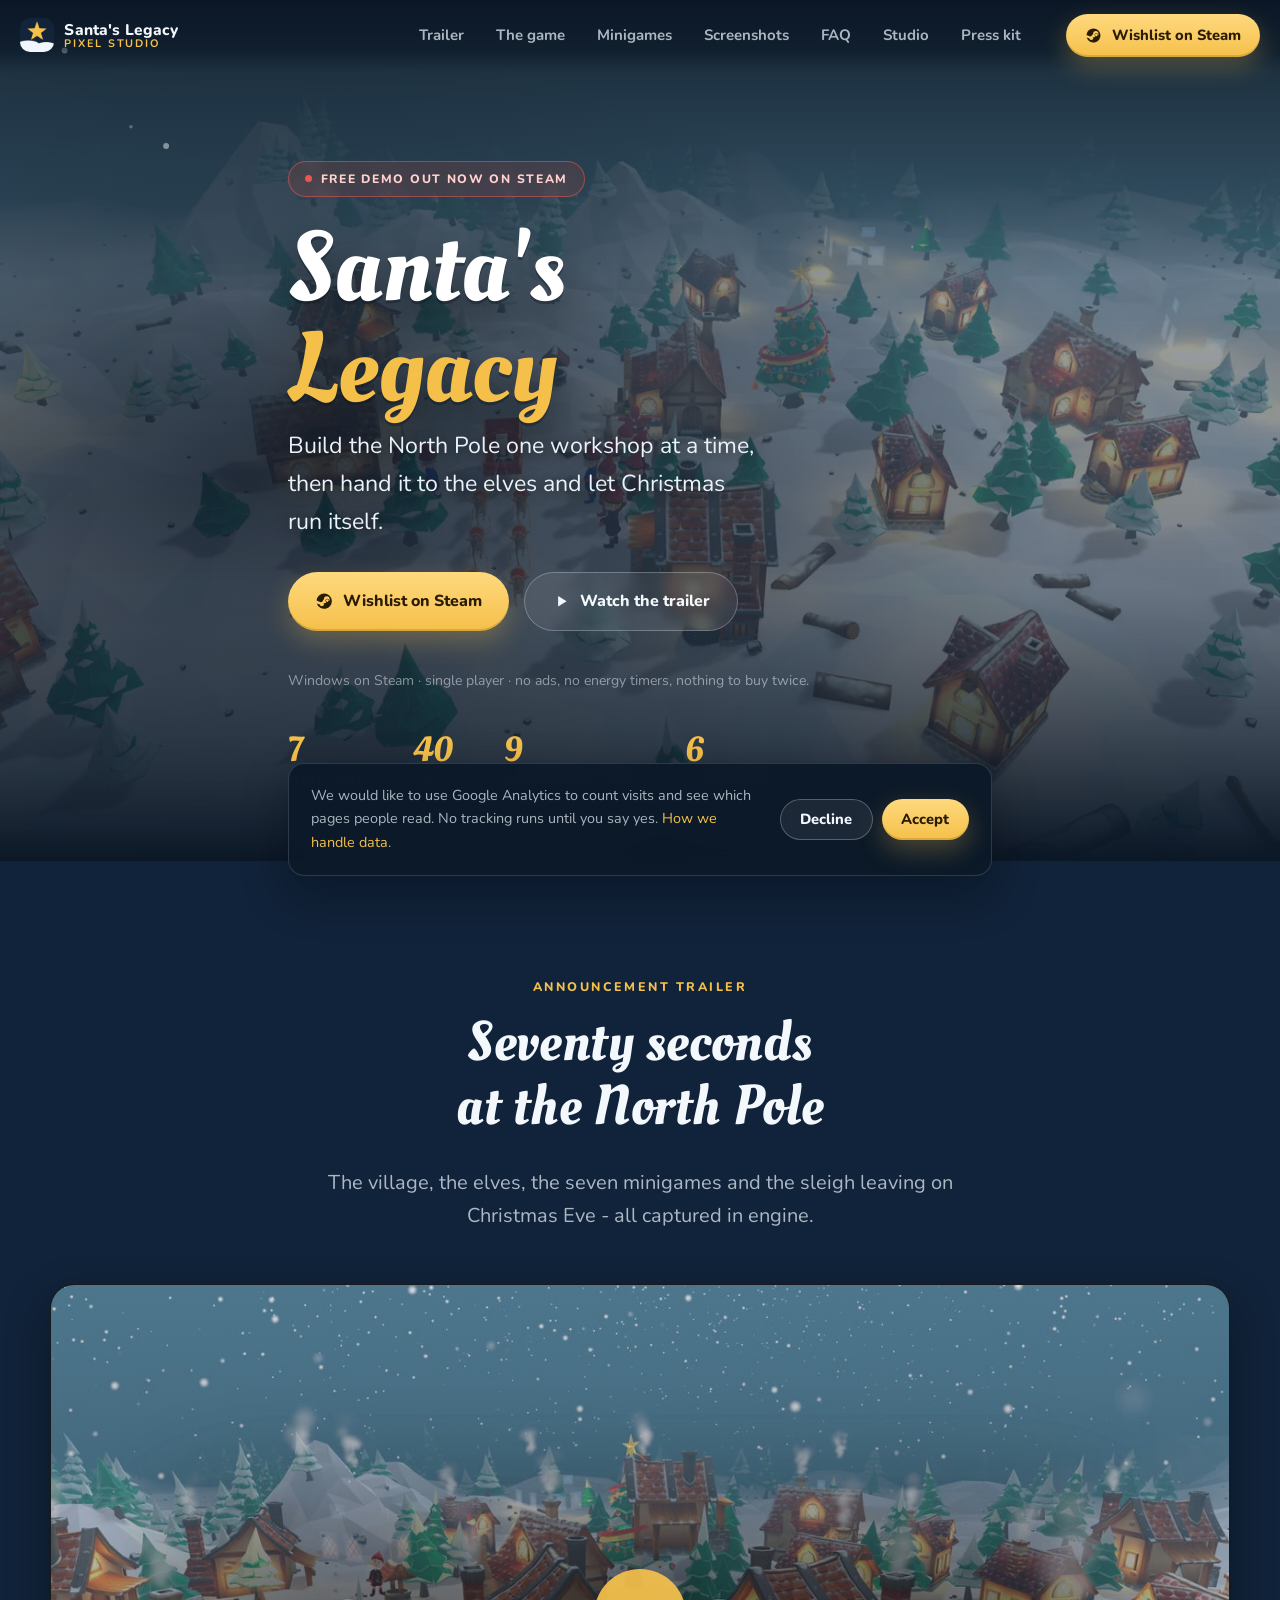
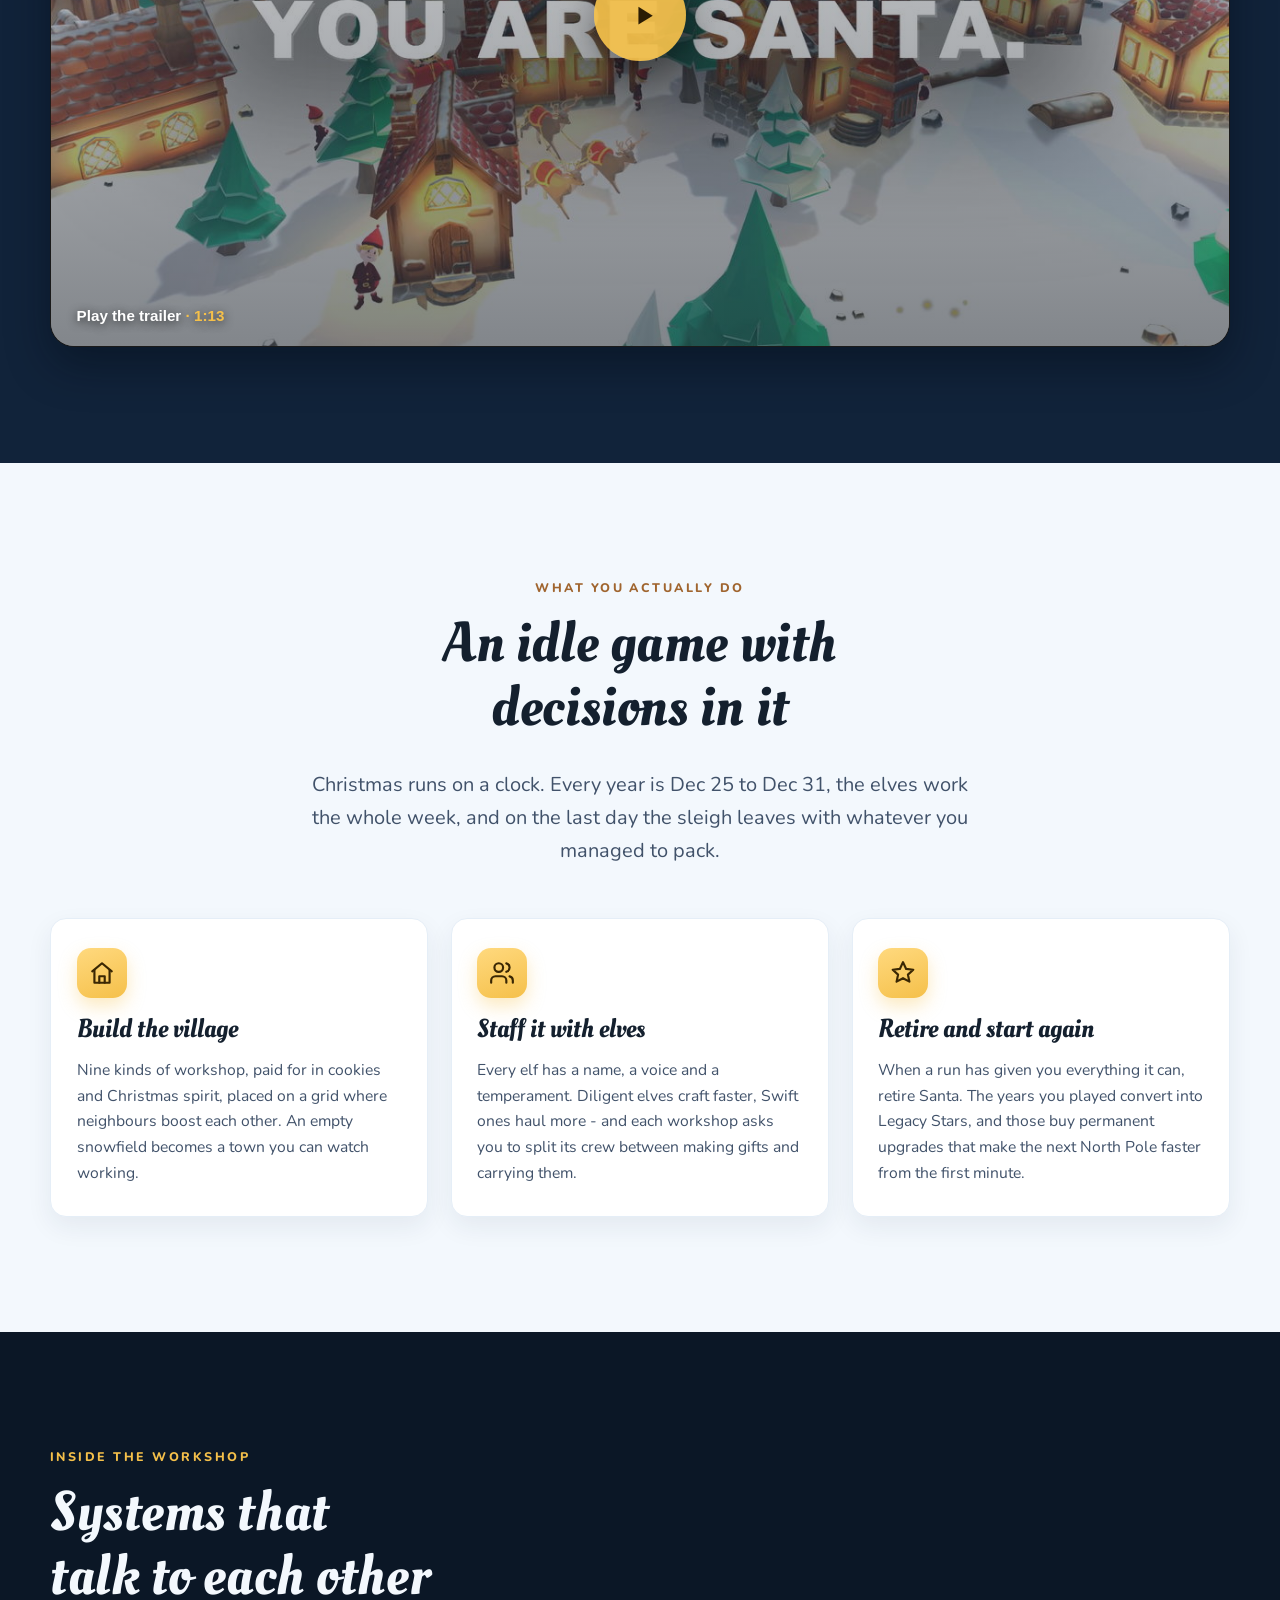
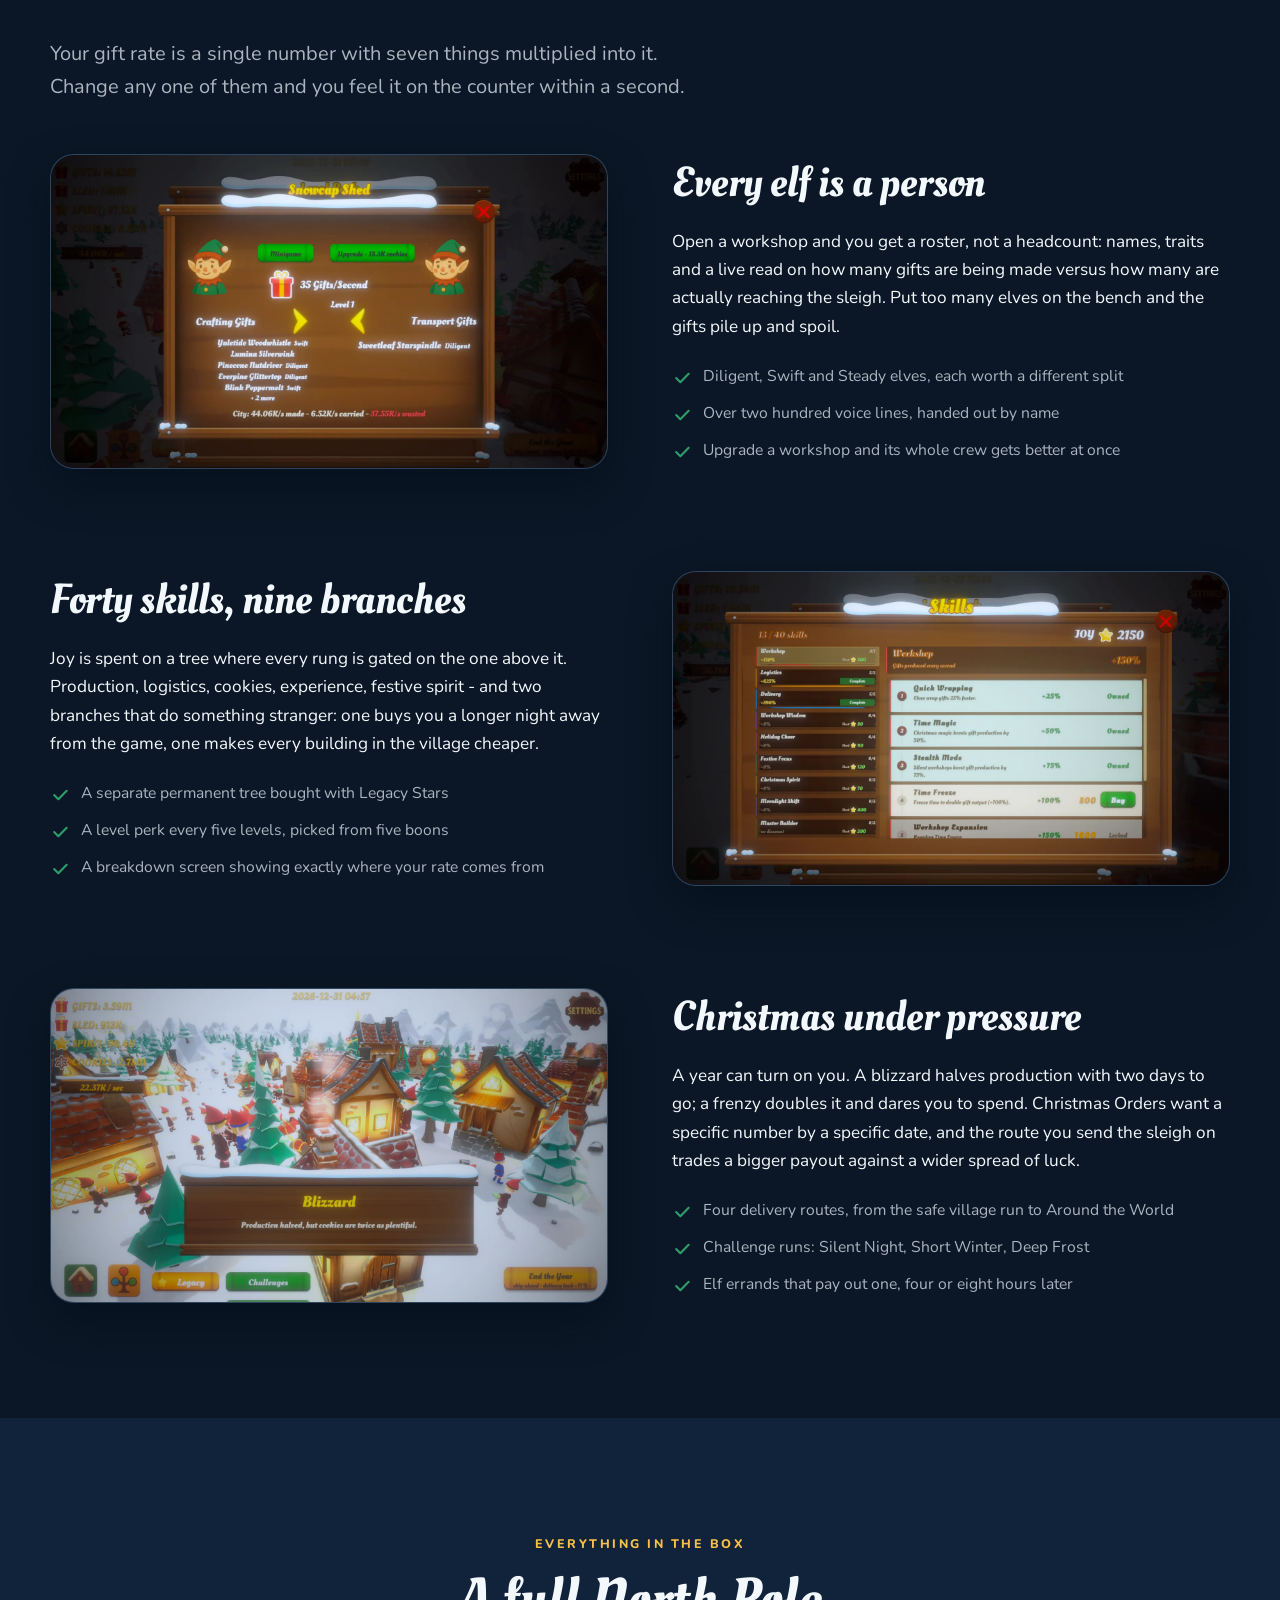
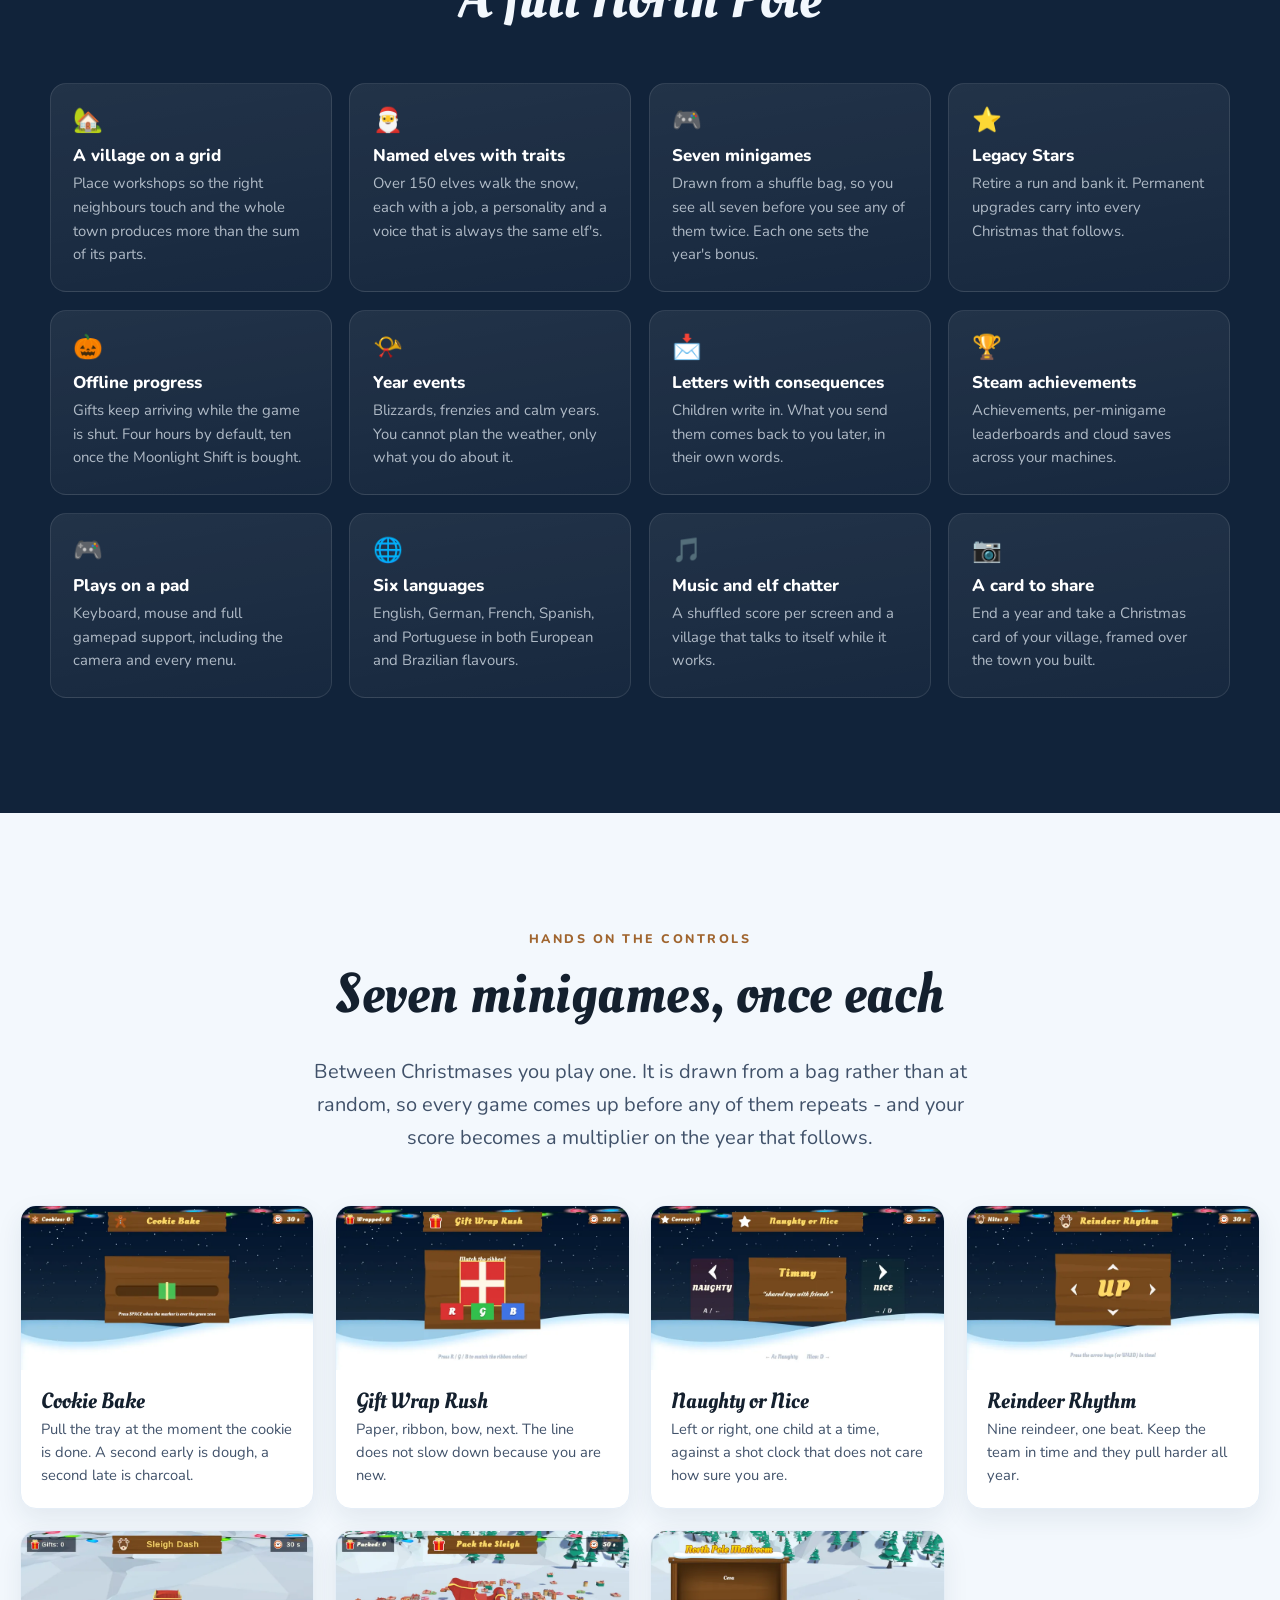
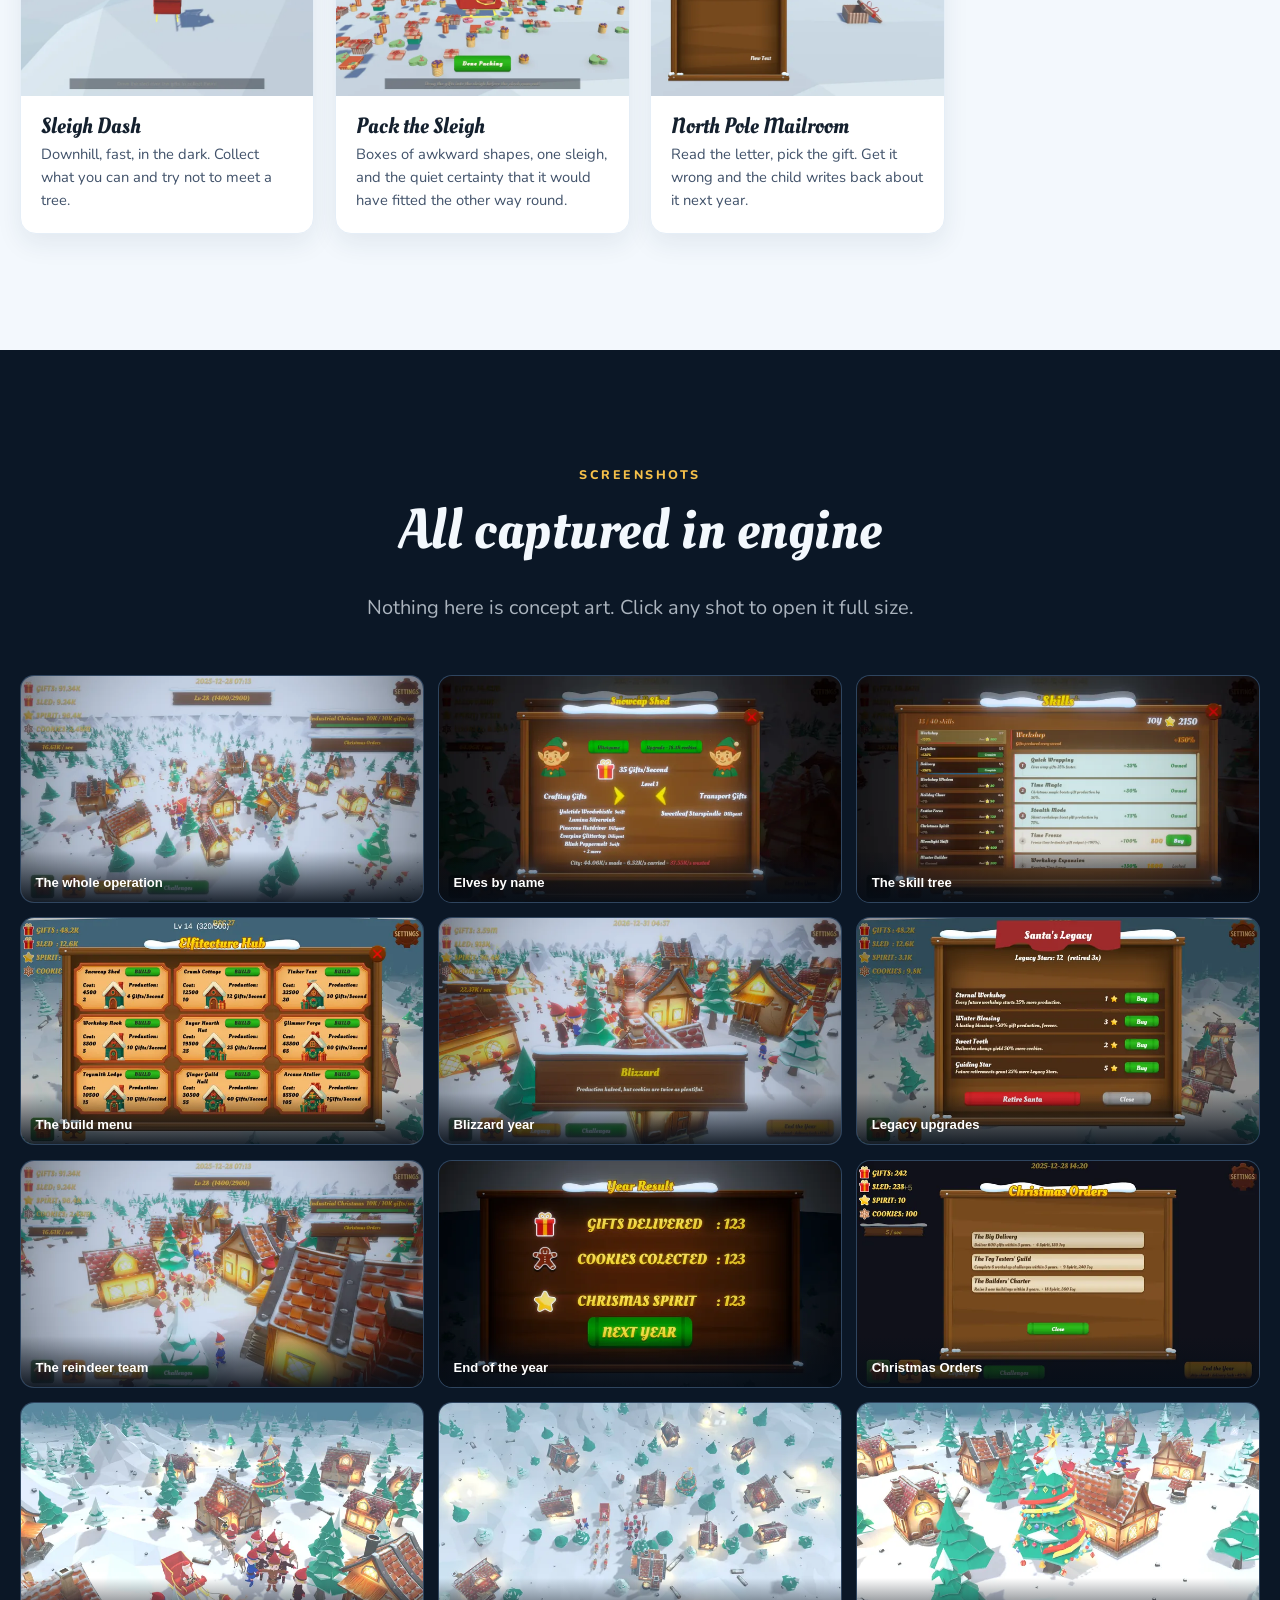
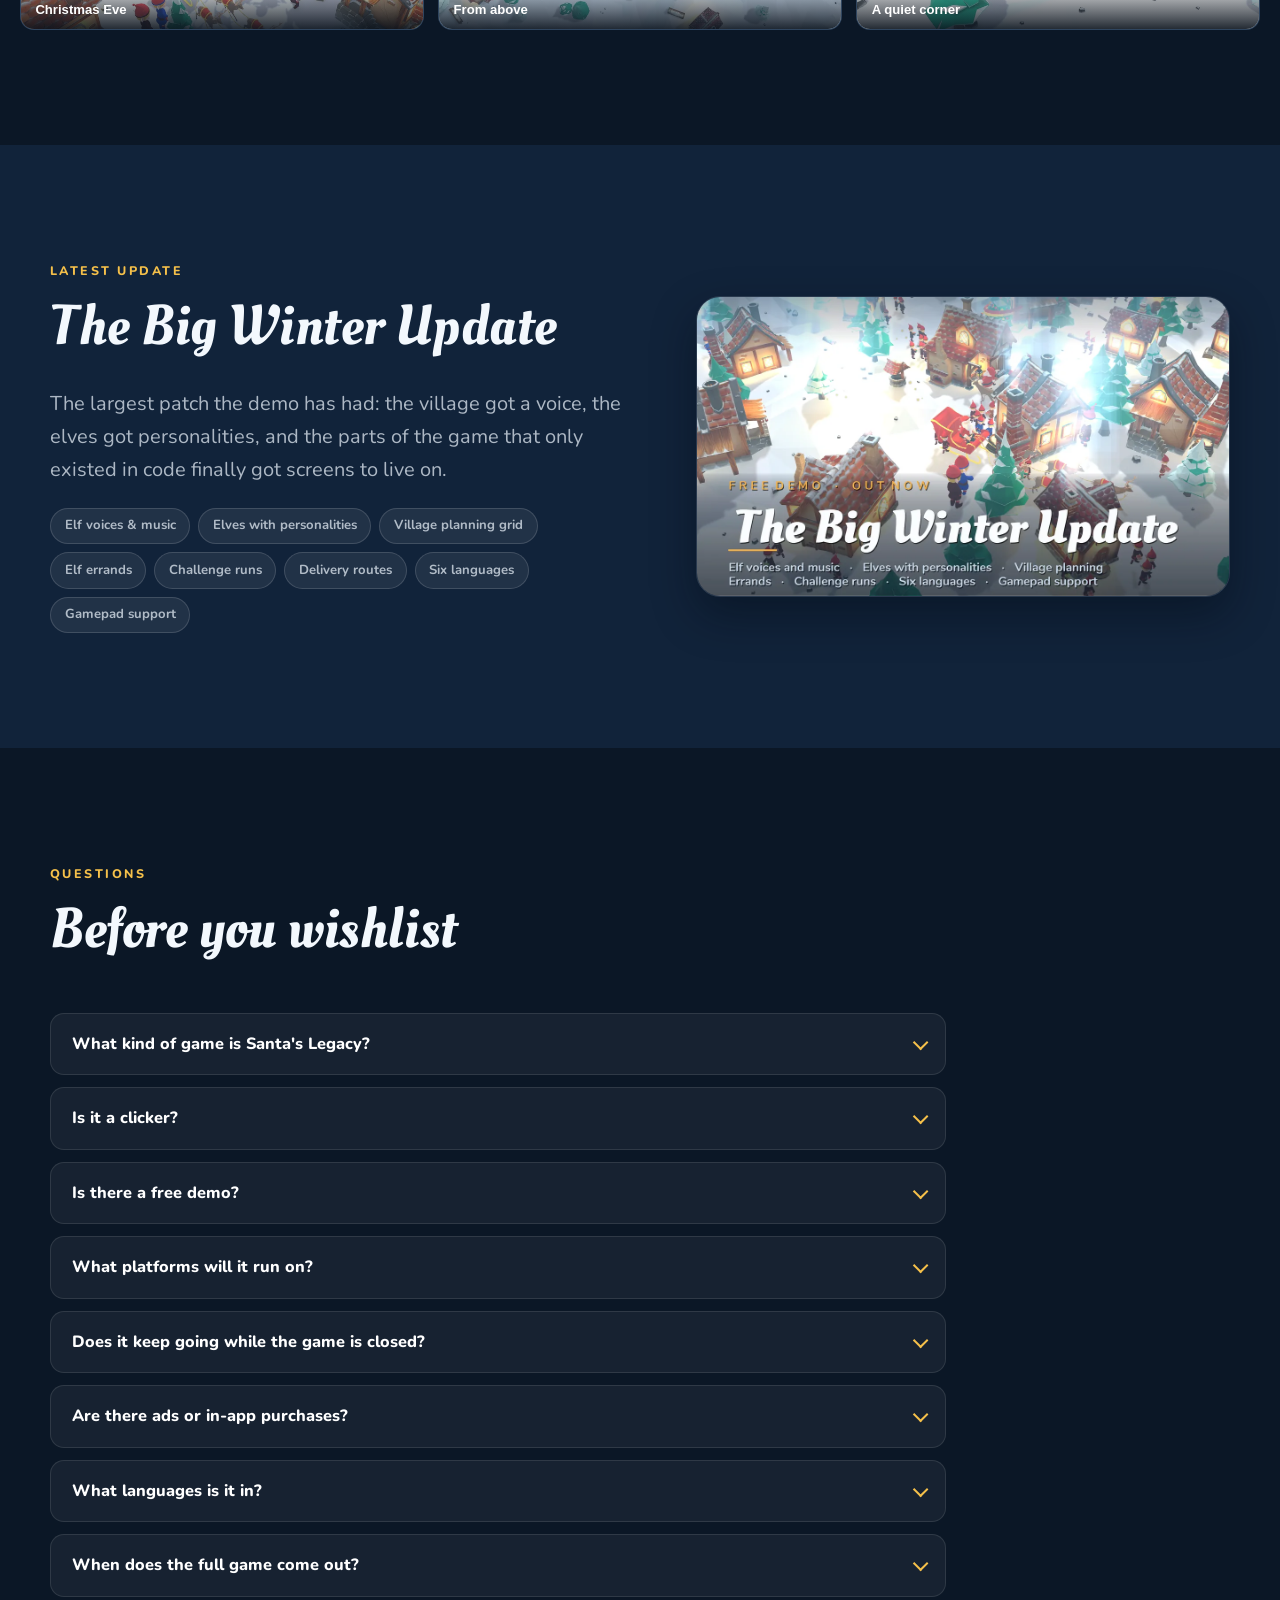
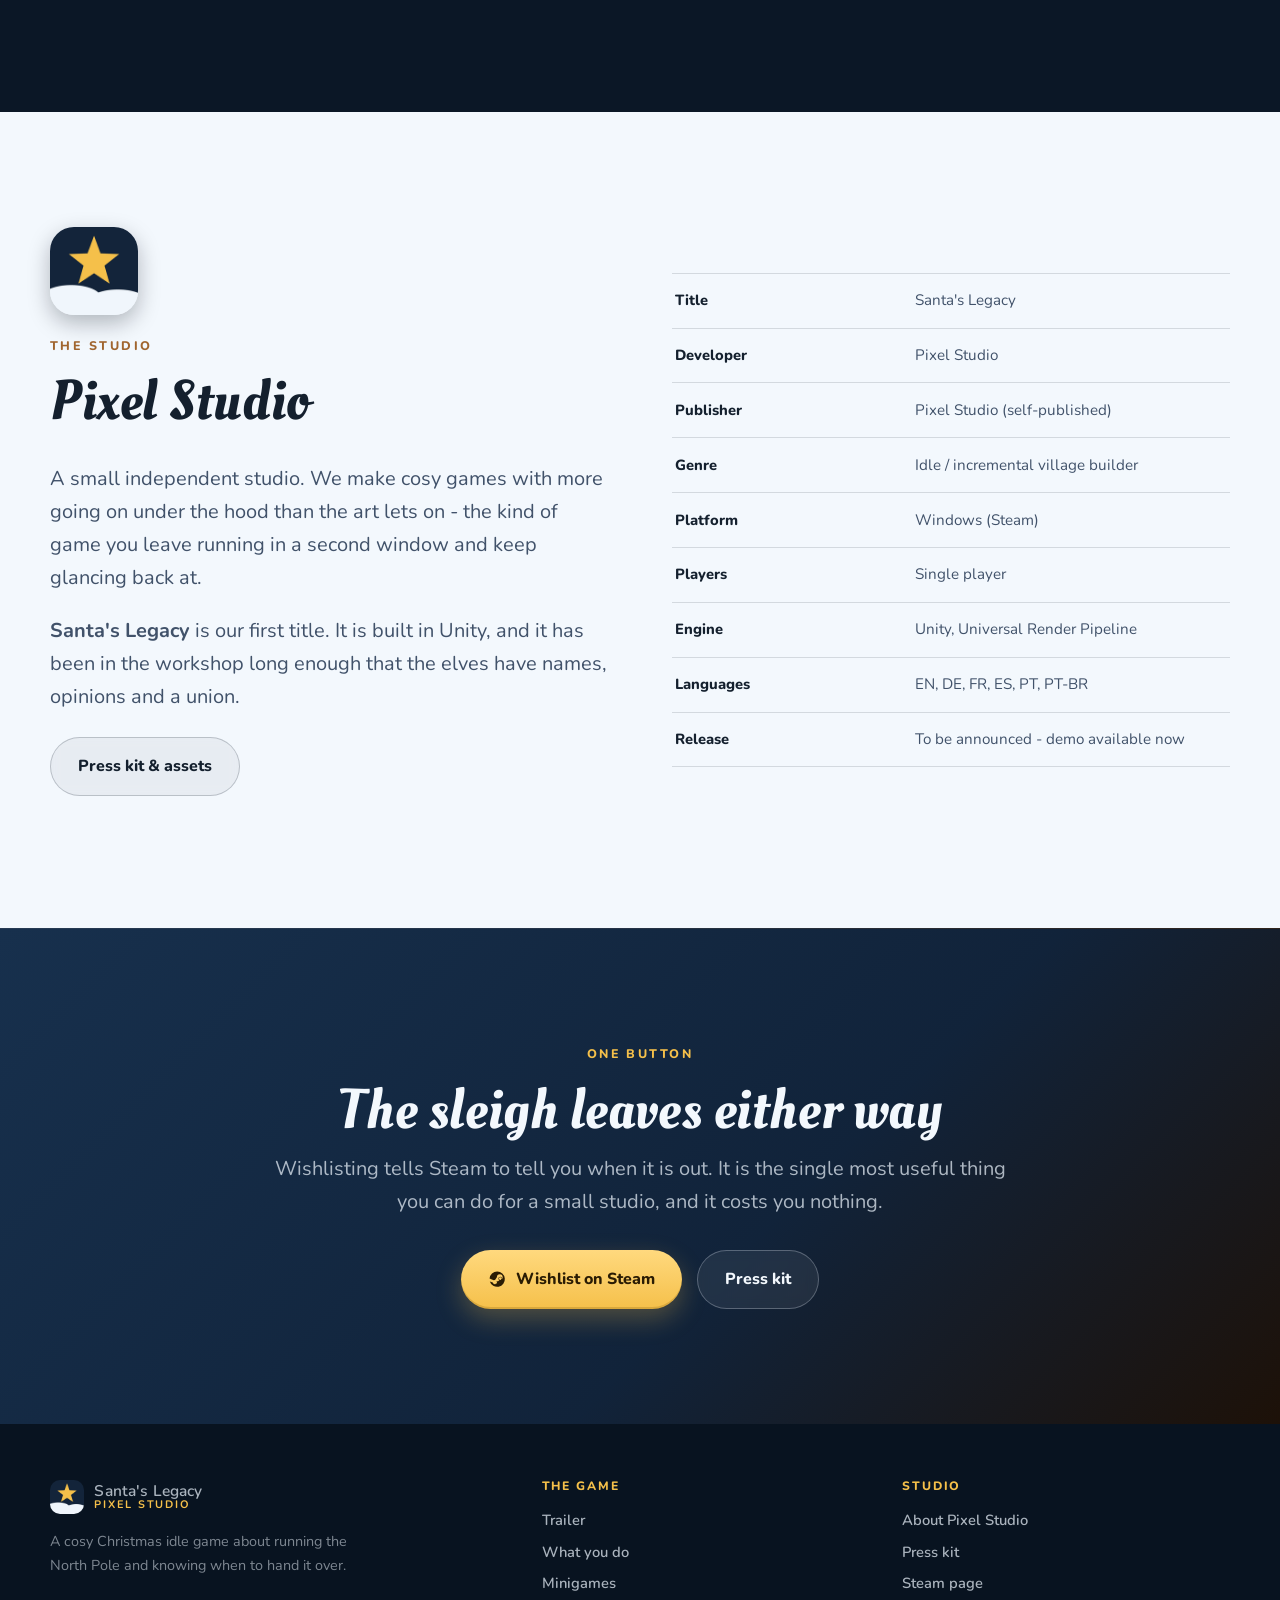
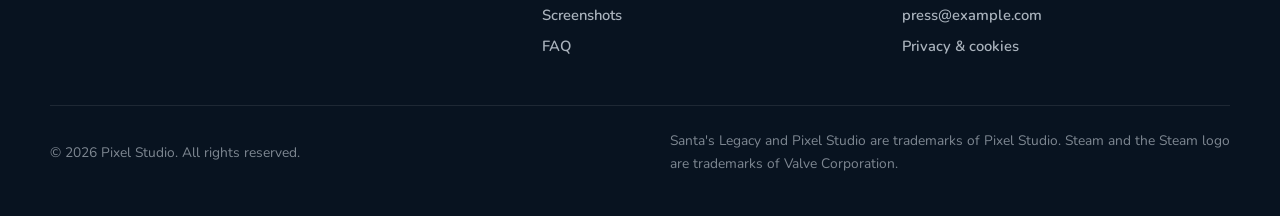
==== commit 114f5759: "Point the site at santaslegacy.ro The CNAME committed from the Pages settings names the live host, s" ====
--- a/index.html
+++ b/index.html
@@ -7,7 +7,7 @@
 <!-- ============================ SEO ============================ -->
 <title>Santa's Legacy - a cosy Christmas idle village game | Pixel Studio</title>
 <meta name="description" content="Run Santa's workshop in Santa's Legacy, a cosy Christmas idle game. Build an elf village, name every elf, play seven festive minigames and retire for Legacy Stars. Wishlist on Steam.">
-<link rel="canonical" href="https://example.com/">
+<link rel="canonical" href="https://santaslegacy.ro/">
 <meta name="author" content="Pixel Studio">
 <meta name="theme-color" content="#0b1726">
 <meta name="robots" content="index, follow, max-image-preview:large, max-snippet:-1, max-video-preview:-1">
@@ -17,8 +17,8 @@
 <meta property="og:site_name" content="Pixel Studio">
 <meta property="og:title" content="Santa's Legacy - a cosy Christmas idle village game">
 <meta property="og:description" content="Build an elf village that makes gifts while you sleep. Seven minigames, forty skills, and a Christmas you can retire from. Wishlist on Steam.">
-<meta property="og:url" content="https://example.com/">
-<meta property="og:image" content="https://example.com/assets/img/og-image.jpg">
+<meta property="og:url" content="https://santaslegacy.ro/">
+<meta property="og:image" content="https://santaslegacy.ro/assets/img/og-image.jpg">
 <meta property="og:image:width" content="1200">
 <meta property="og:image:height" content="630">
 <meta property="og:image:alt" content="A snowy low-poly North Pole village lit by workshop windows, with the words You are Santa.">
@@ -28,7 +28,7 @@
 <meta name="twitter:card" content="summary_large_image">
 <meta name="twitter:title" content="Santa's Legacy - a cosy Christmas idle village game">
 <meta name="twitter:description" content="Build an elf village that makes gifts while you sleep. Seven minigames, forty skills, and a Christmas you can retire from.">
-<meta name="twitter:image" content="https://example.com/assets/img/og-image.jpg">
+<meta name="twitter:image" content="https://santaslegacy.ro/assets/img/og-image.jpg">
 
 <!-- Icons & manifest -->
 <link rel="icon" href="favicon.ico" sizes="any">
@@ -49,48 +49,48 @@
   "@graph": [
     {
       "@type": "Organization",
-      "@id": "https://example.com/#studio",
+      "@id": "https://santaslegacy.ro/#studio",
       "name": "Pixel Studio",
-      "url": "https://example.com/",
-      "logo": "https://example.com/assets/img/icon-512.png",
+      "url": "https://santaslegacy.ro/",
+      "logo": "https://santaslegacy.ro/assets/img/icon-512.png",
       "description": "A small independent game studio making cosy, hand-built games."
     },
     {
       "@type": "WebSite",
-      "@id": "https://example.com/#website",
-      "url": "https://example.com/",
+      "@id": "https://santaslegacy.ro/#website",
+      "url": "https://santaslegacy.ro/",
       "name": "Santa's Legacy",
-      "publisher": { "@id": "https://example.com/#studio" },
+      "publisher": { "@id": "https://santaslegacy.ro/#studio" },
       "inLanguage": "en"
     },
     {
       "@type": "VideoGame",
-      "@id": "https://example.com/#game",
+      "@id": "https://santaslegacy.ro/#game",
       "name": "Santa's Legacy",
-      "url": "https://example.com/",
+      "url": "https://santaslegacy.ro/",
       "description": "A cosy Christmas idle game. Build an elf village at the North Pole, split every named elf between crafting and hauling, play seven festive minigames, spend forty skills, and retire on Christmas Eve to bank Legacy Stars for the next run.",
-      "image": "https://example.com/assets/img/og-image.jpg",
+      "image": "https://santaslegacy.ro/assets/img/og-image.jpg",
       "genre": ["Idle", "Incremental", "Simulation", "Casual", "City Builder"],
       "gamePlatform": ["PC", "Microsoft Windows"],
       "operatingSystem": "Windows 10, Windows 11",
       "applicationCategory": "Game",
       "playMode": "SinglePlayer",
       "inLanguage": ["en", "de", "fr", "es", "pt", "pt-BR"],
-      "author": { "@id": "https://example.com/#studio" },
-      "publisher": { "@id": "https://example.com/#studio" },
+      "author": { "@id": "https://santaslegacy.ro/#studio" },
+      "publisher": { "@id": "https://santaslegacy.ro/#studio" },
       "trailer": {
         "@type": "VideoObject",
         "name": "Santa's Legacy - announcement trailer",
         "description": "Seventy seconds of the North Pole: the village, the elves, the seven minigames and the sleigh leaving on Christmas Eve.",
-        "thumbnailUrl": "https://example.com/assets/img/trailer-poster.jpg",
+        "thumbnailUrl": "https://santaslegacy.ro/assets/img/trailer-poster.jpg",
         "uploadDate": "2026-09-04",
         "duration": "PT1M13S",
-        "contentUrl": "https://example.com/assets/video/santas-legacy-trailer-720p.mp4"
+        "contentUrl": "https://santaslegacy.ro/assets/video/santas-legacy-trailer-720p.mp4"
       }
     },
     {
       "@type": "FAQPage",
-      "@id": "https://example.com/#faq",
+      "@id": "https://santaslegacy.ro/#faq",
       "mainEntity": [
         {
           "@type": "Question",
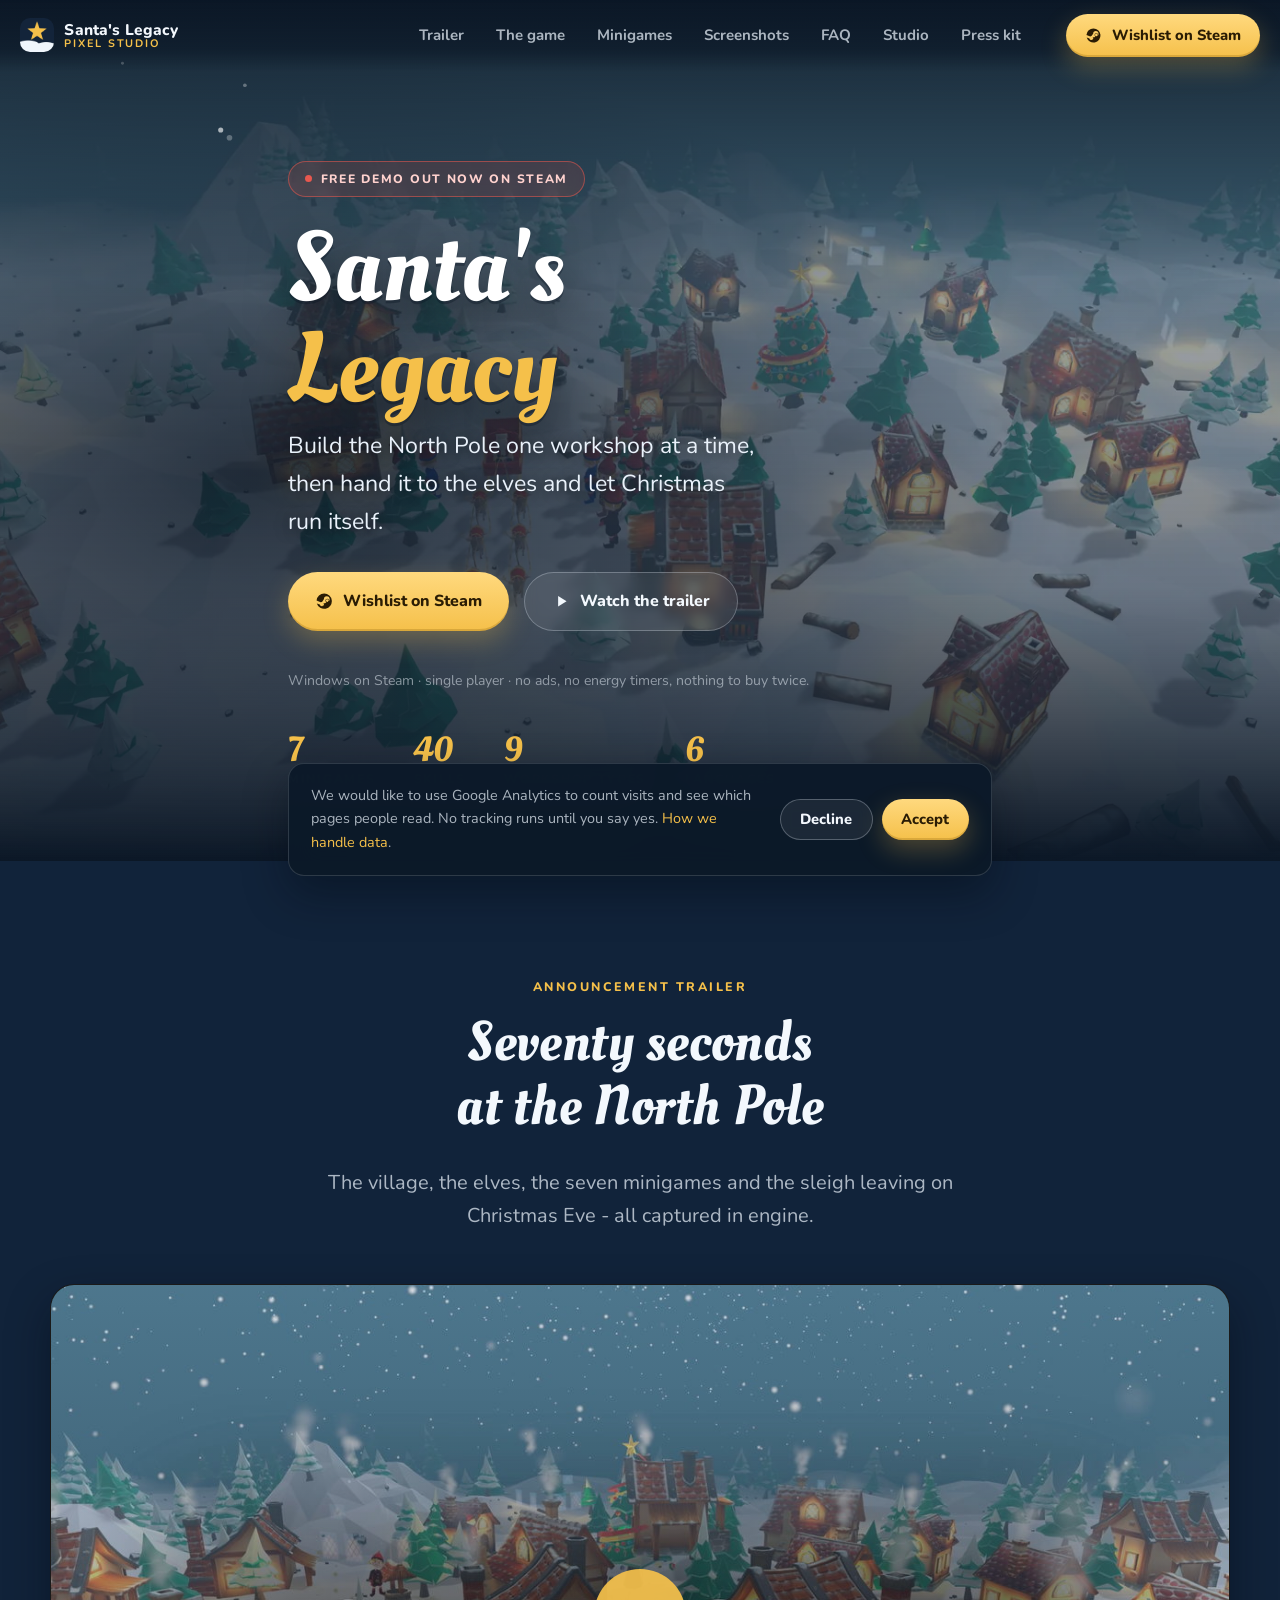
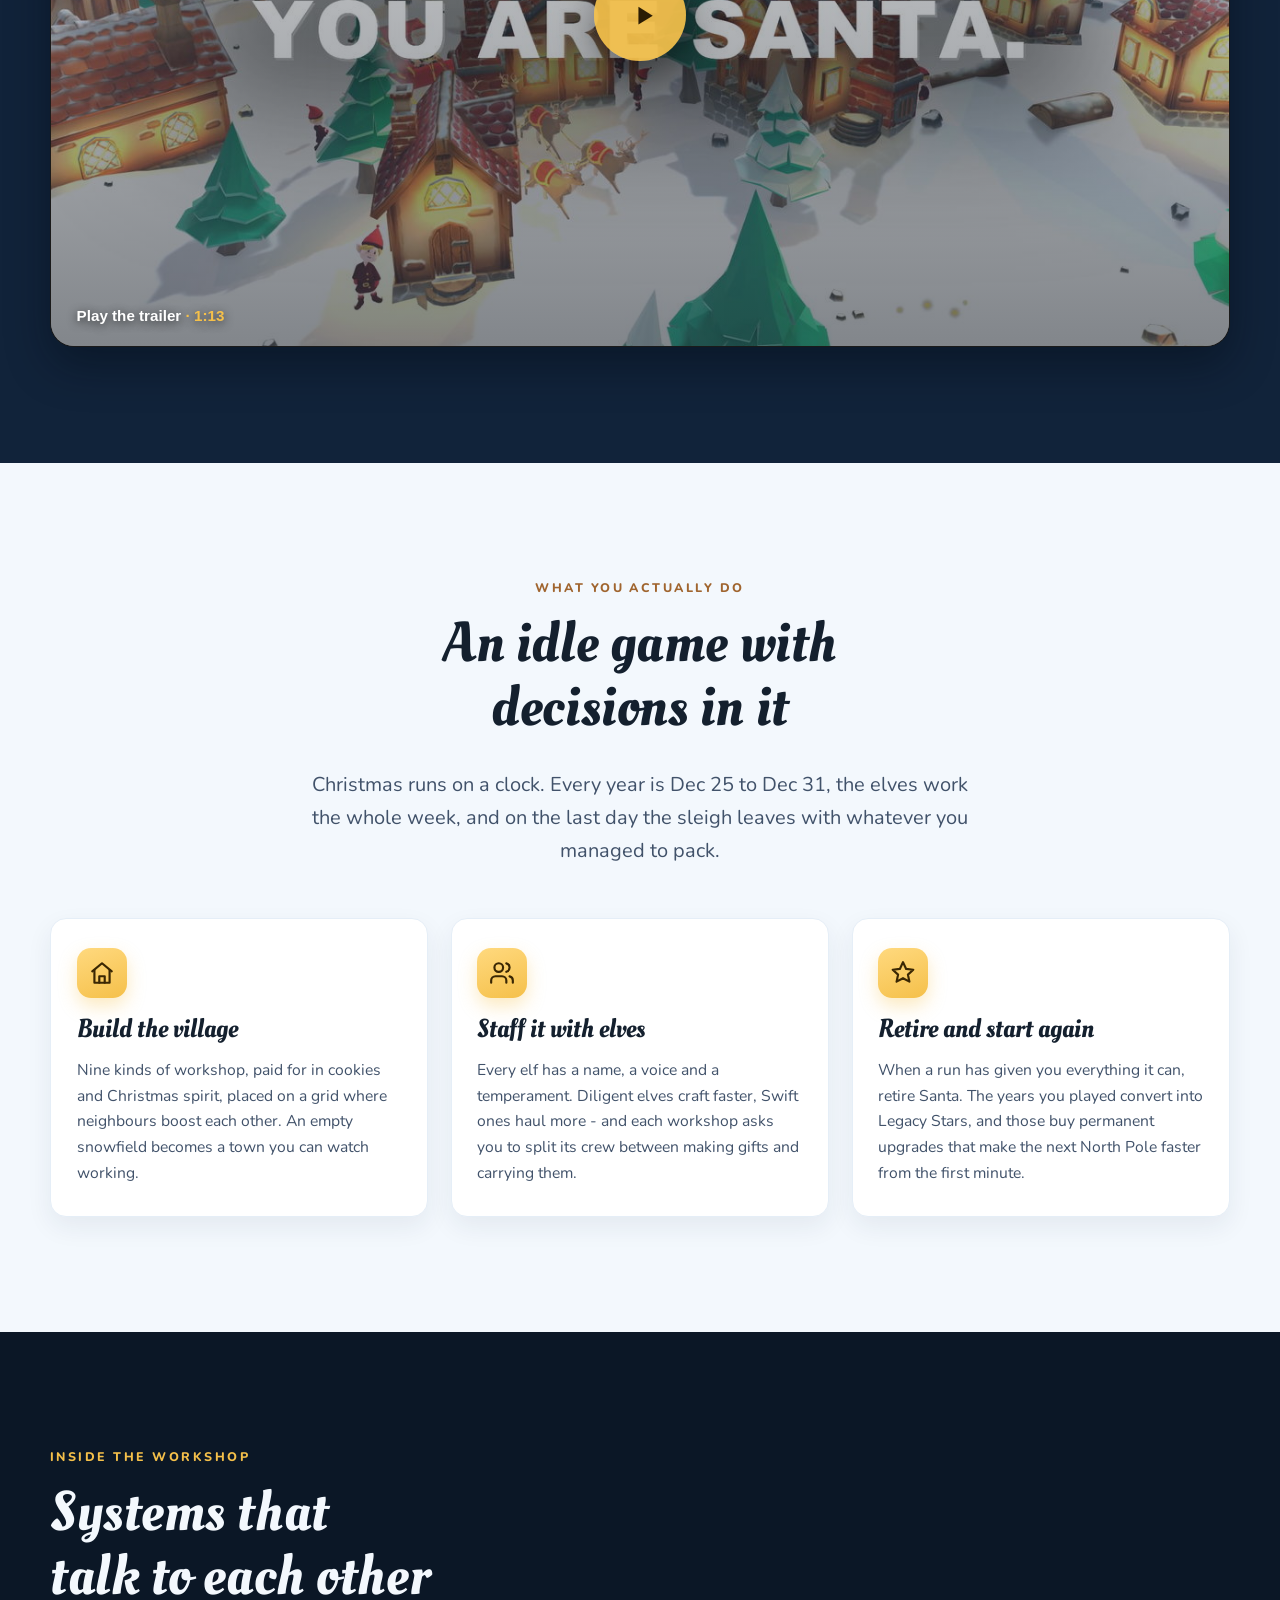
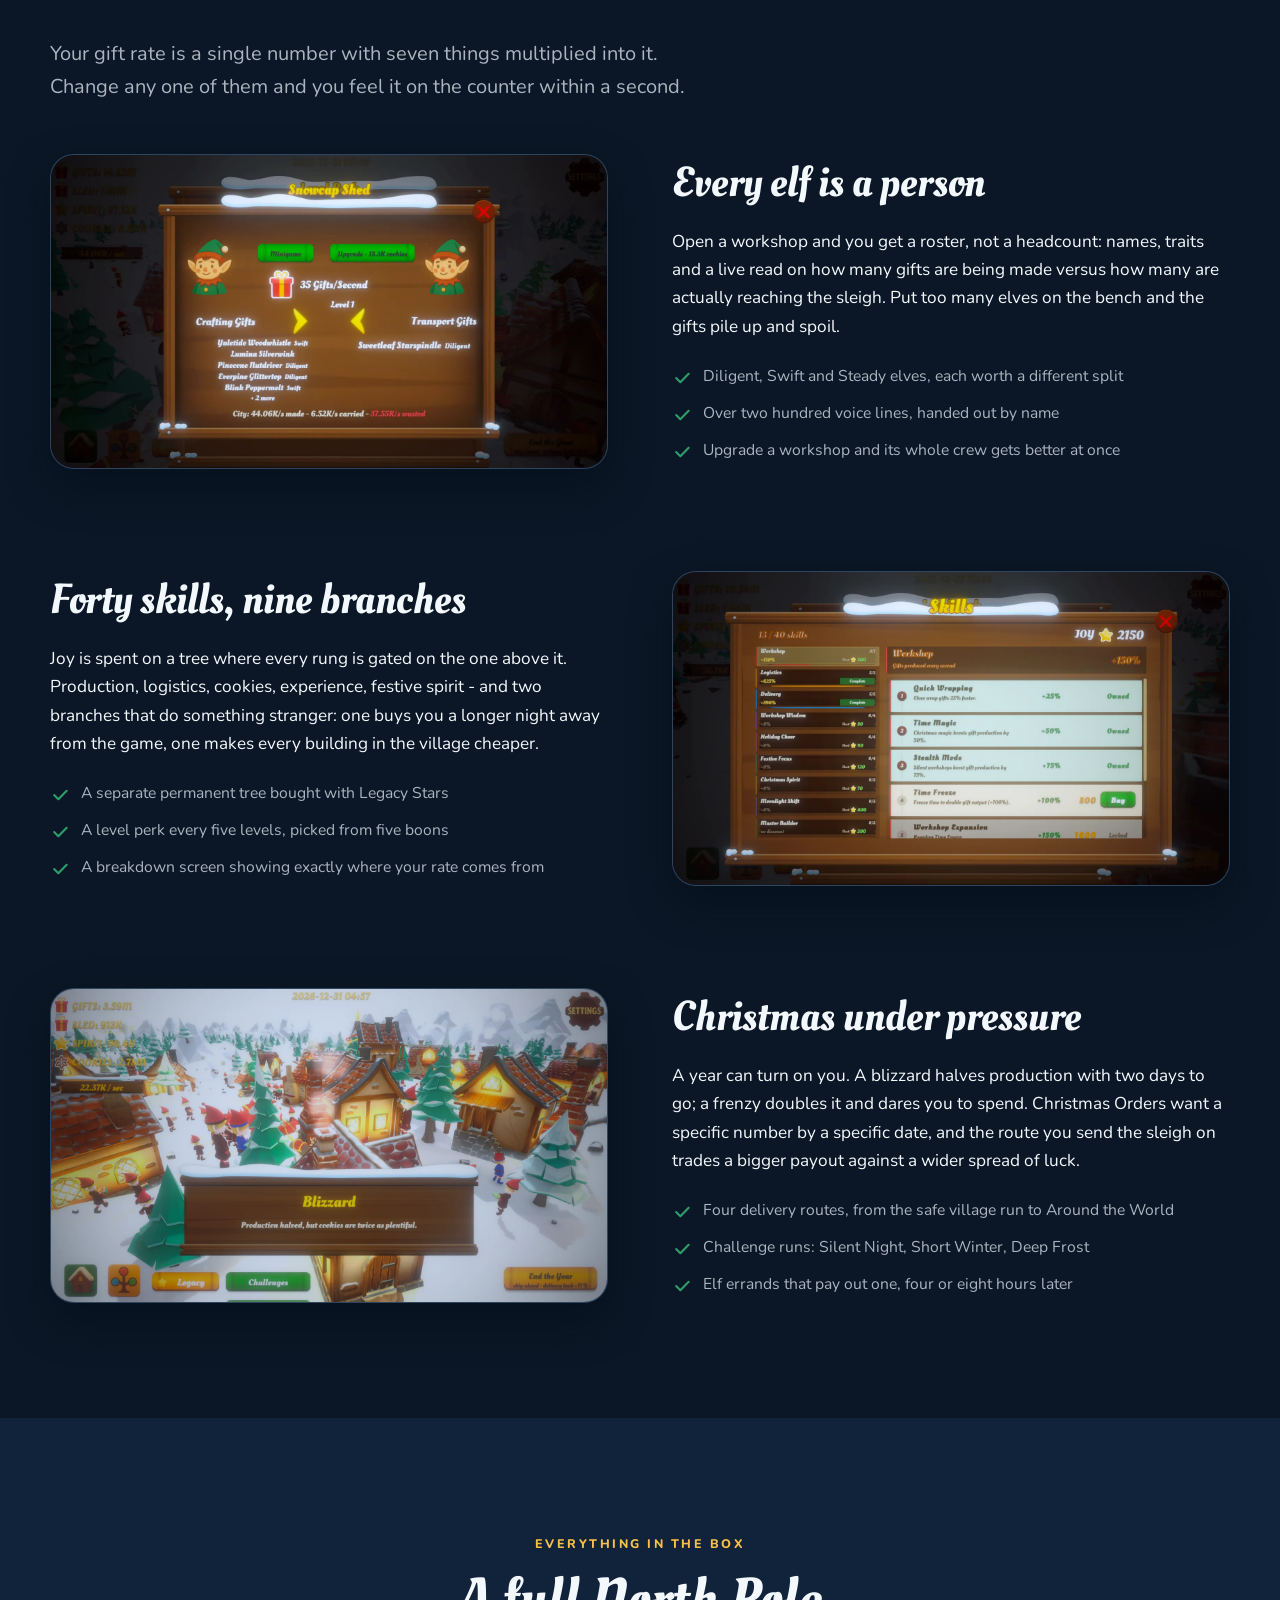
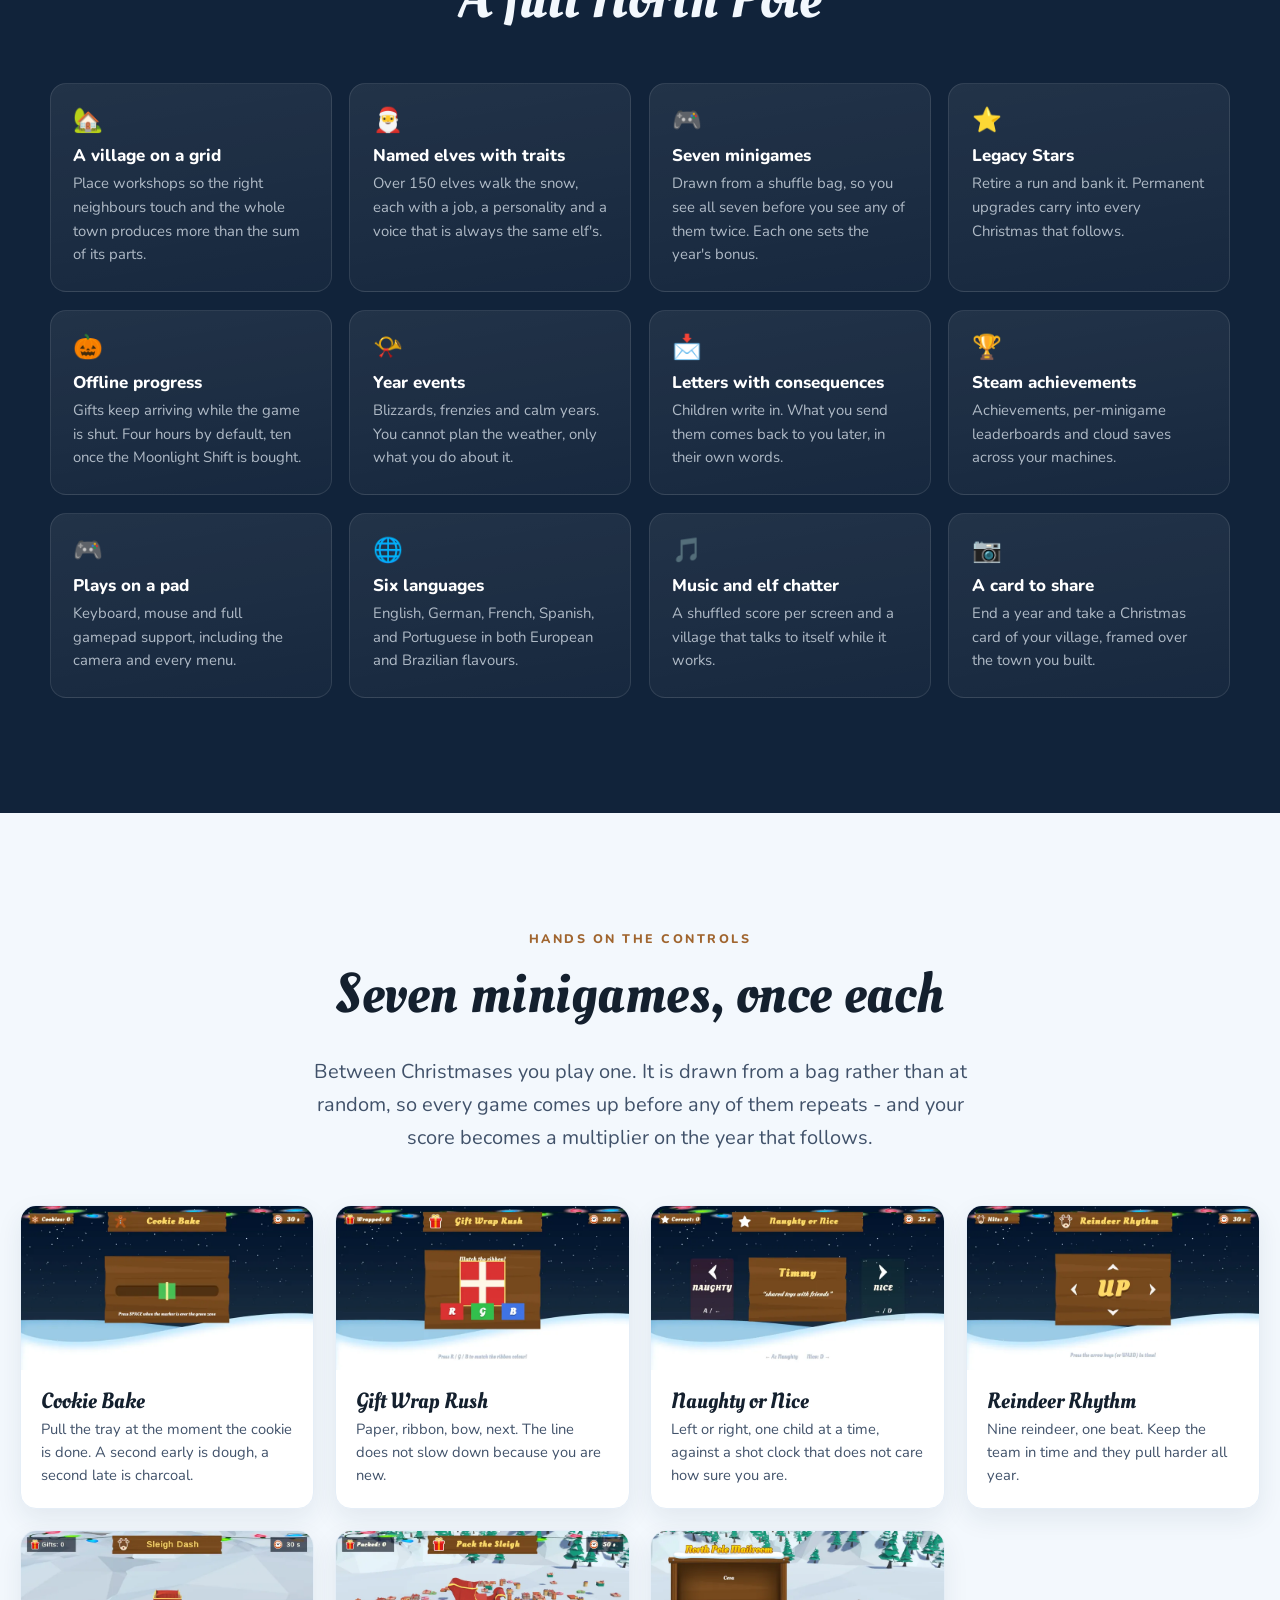
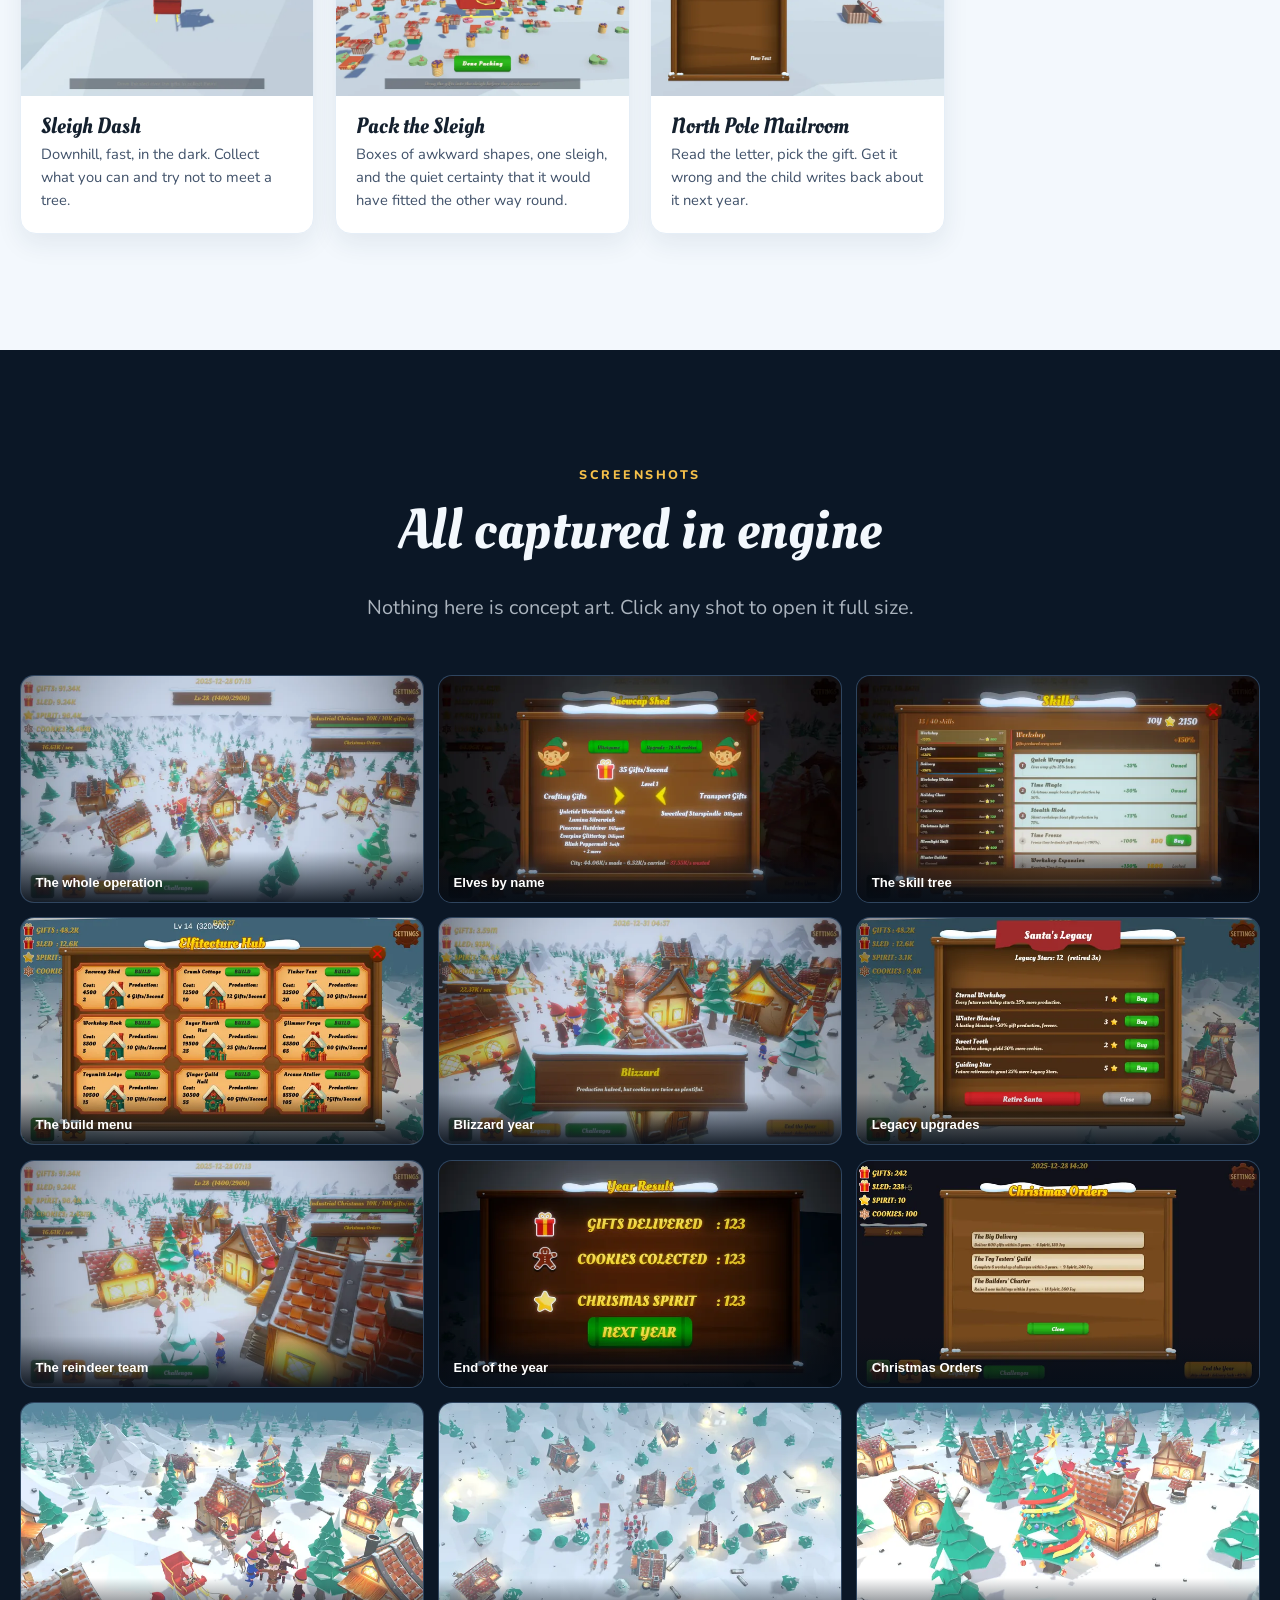
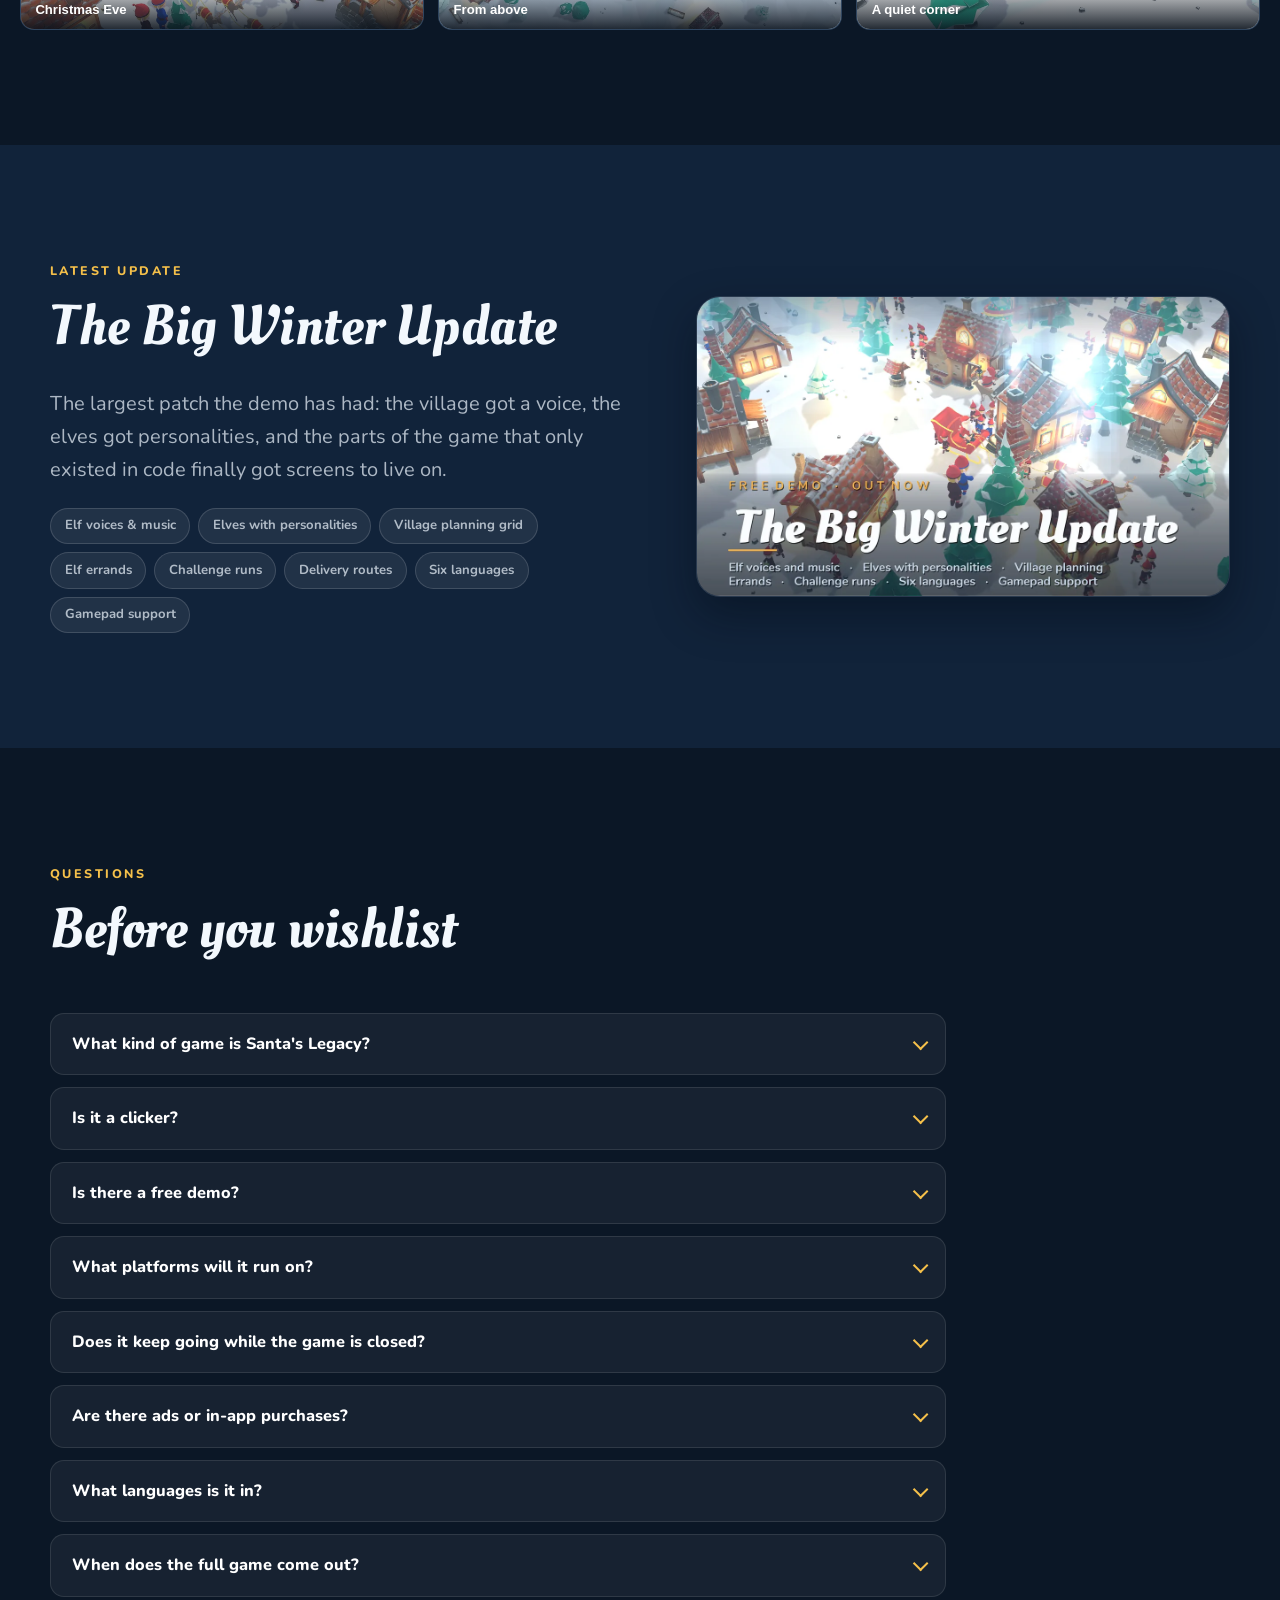
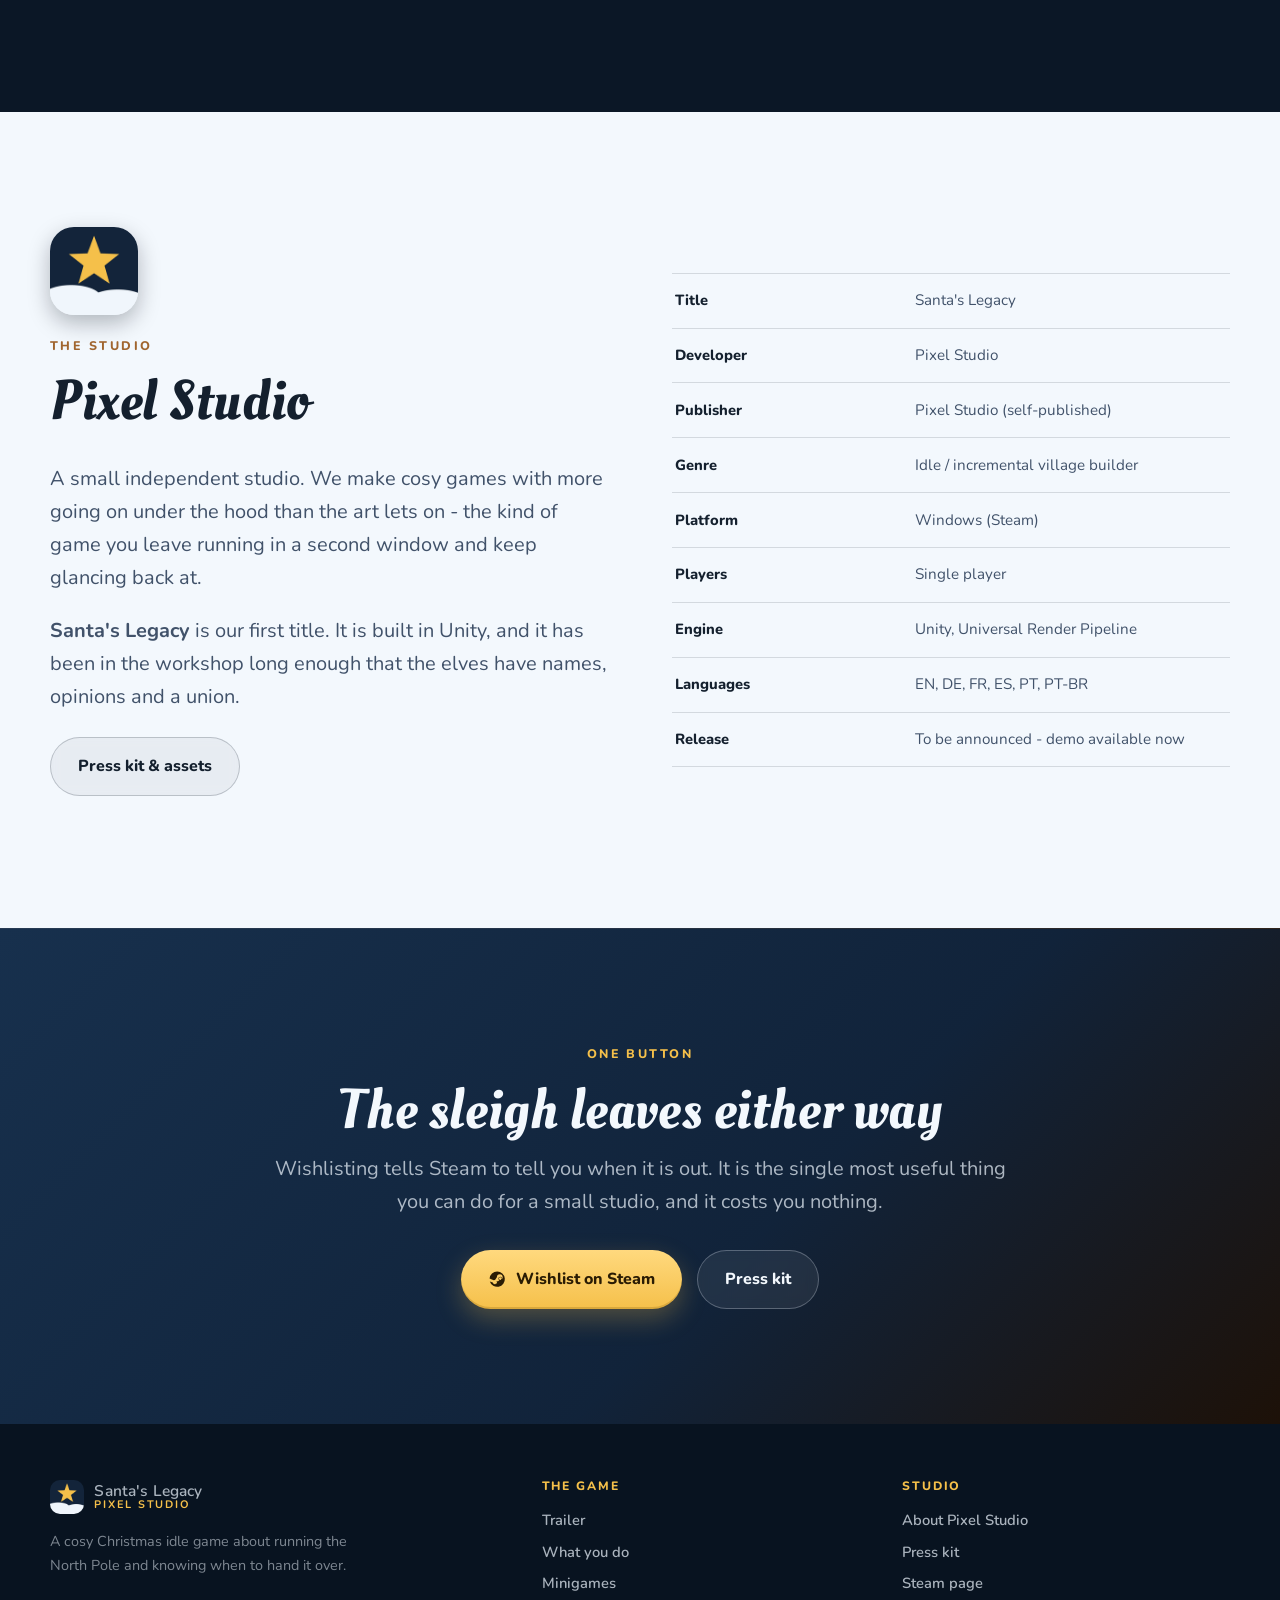
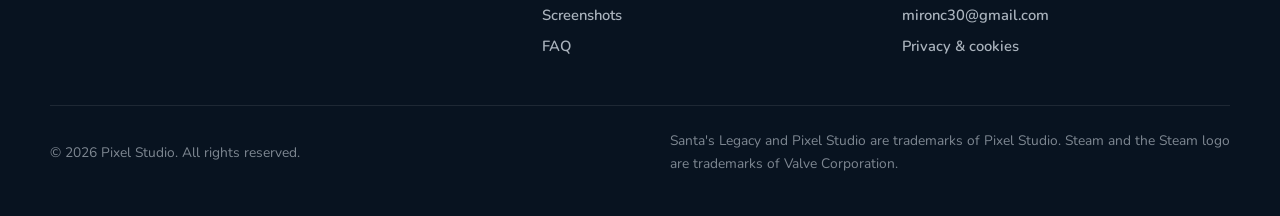
==== commit 5a9bc759: "Set the public contact address, including inside the press kit mironc30@gmail.com replaces press@exa" ====
--- a/index.html
+++ b/index.html
@@ -573,7 +573,7 @@
           <li><a href="#studio">About Pixel Studio</a></li>
           <li><a href="press.html">Press kit</a></li>
           <li><a href="https://store.steampowered.com/app/4006370/" target="_blank" rel="noopener" data-cta="footer-link">Steam page</a></li>
-          <li><a href="mailto:press@example.com">press@example.com</a></li>
+          <li><a href="mailto:mironc30@gmail.com">mironc30@gmail.com</a></li>
           <li><a href="privacy.html">Privacy &amp; cookies</a></li>
         </ul>
       </div>
